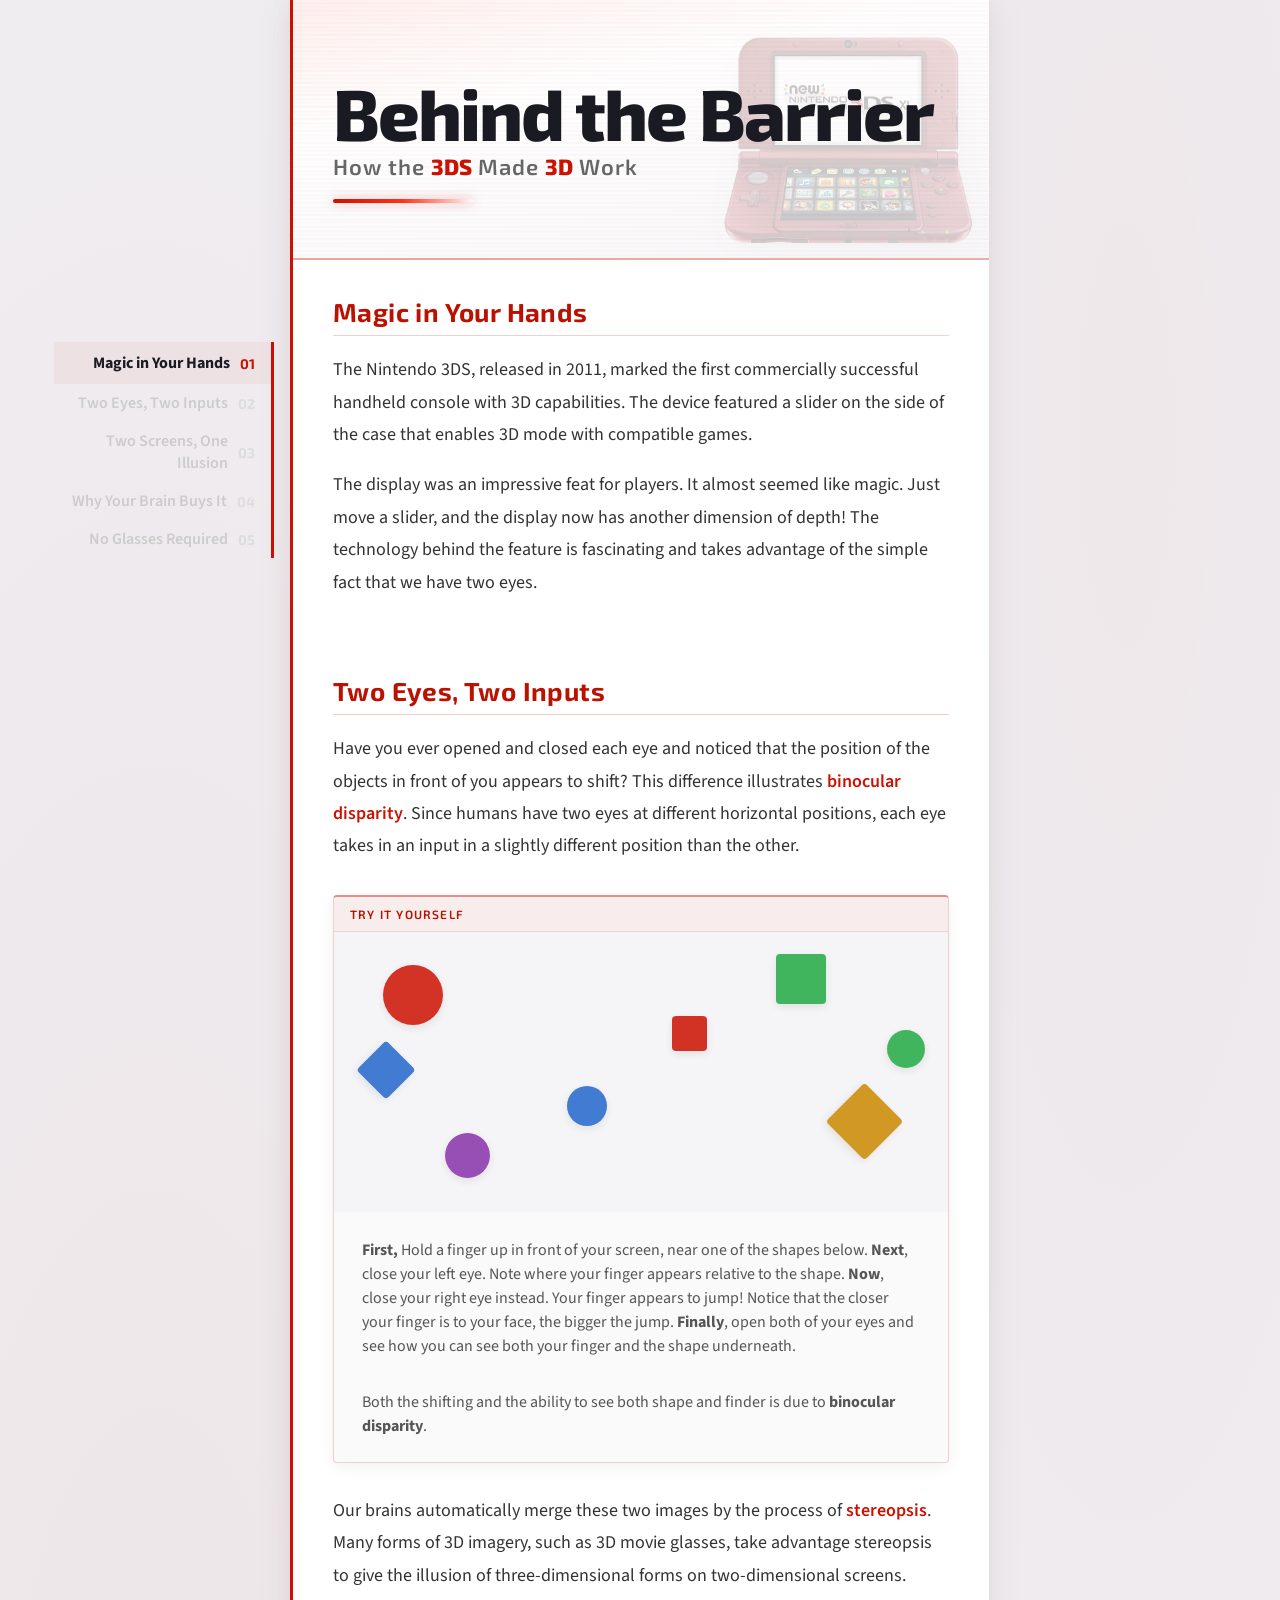
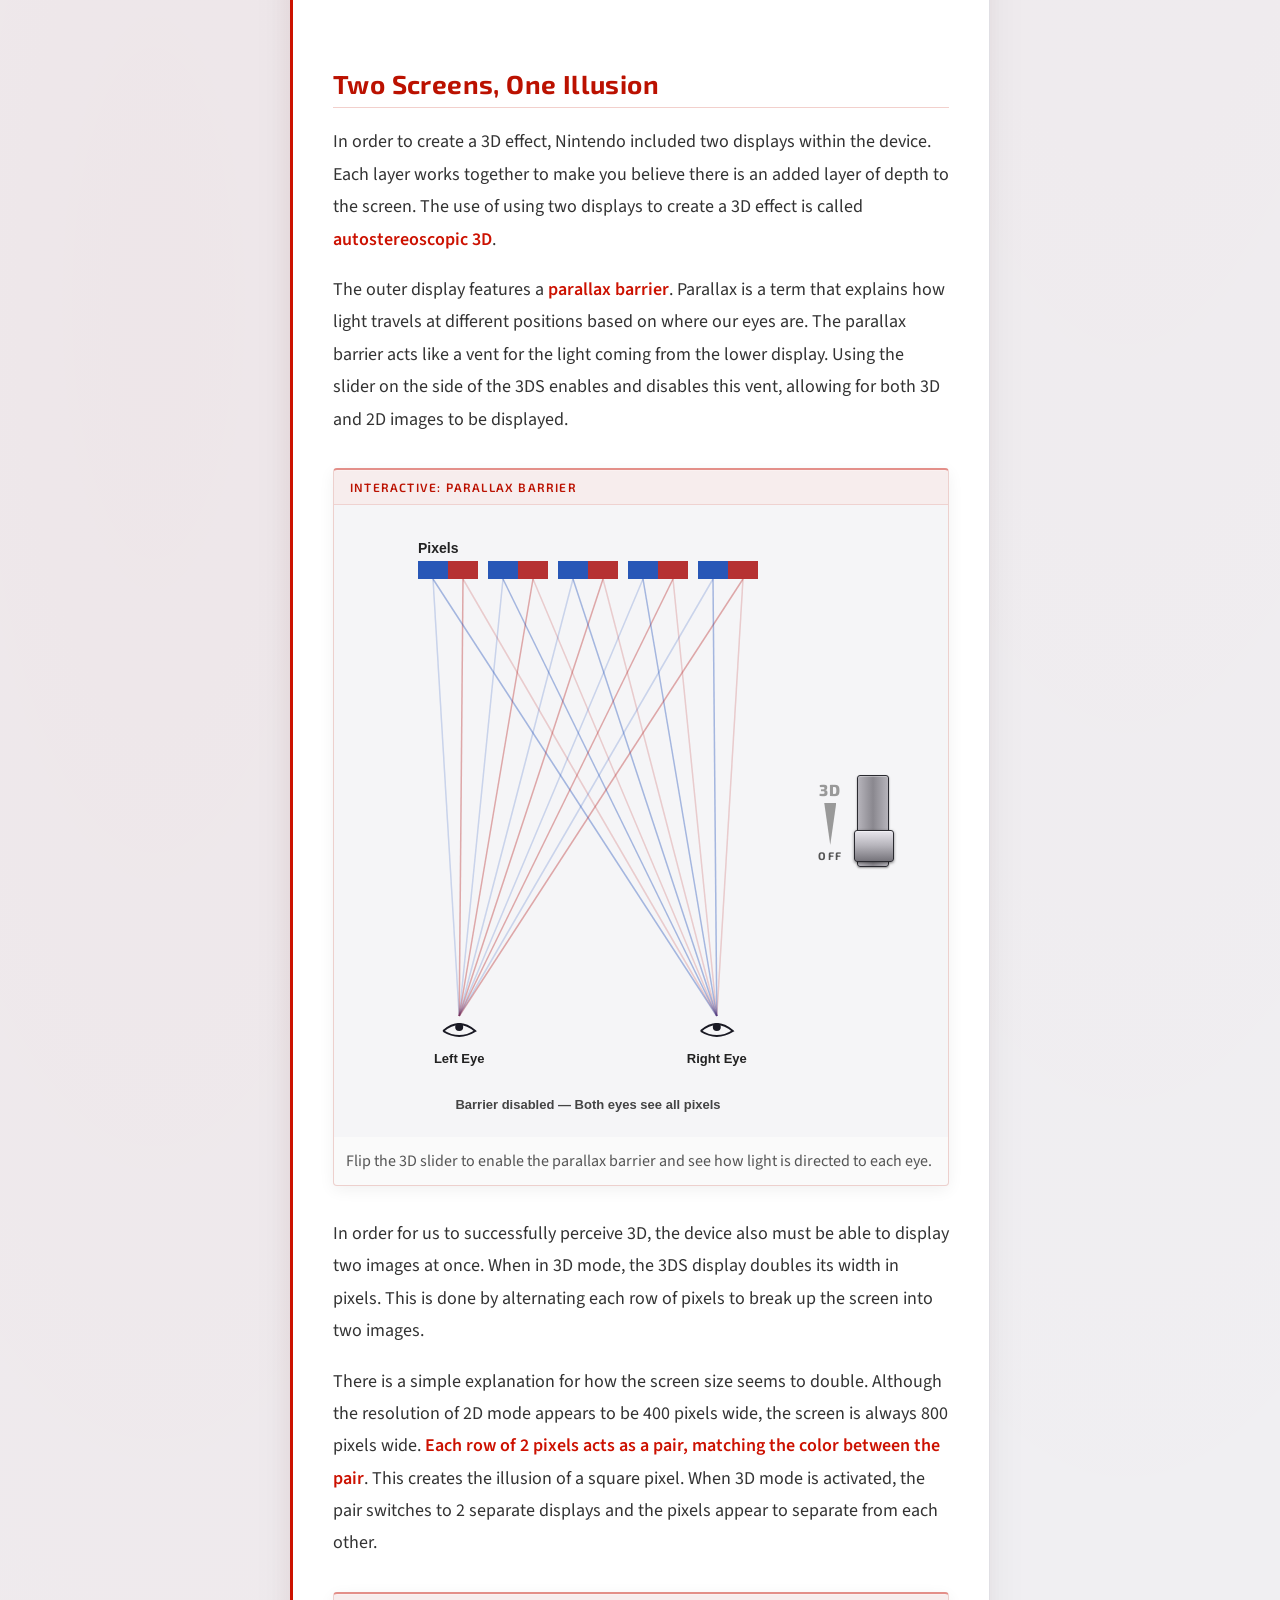
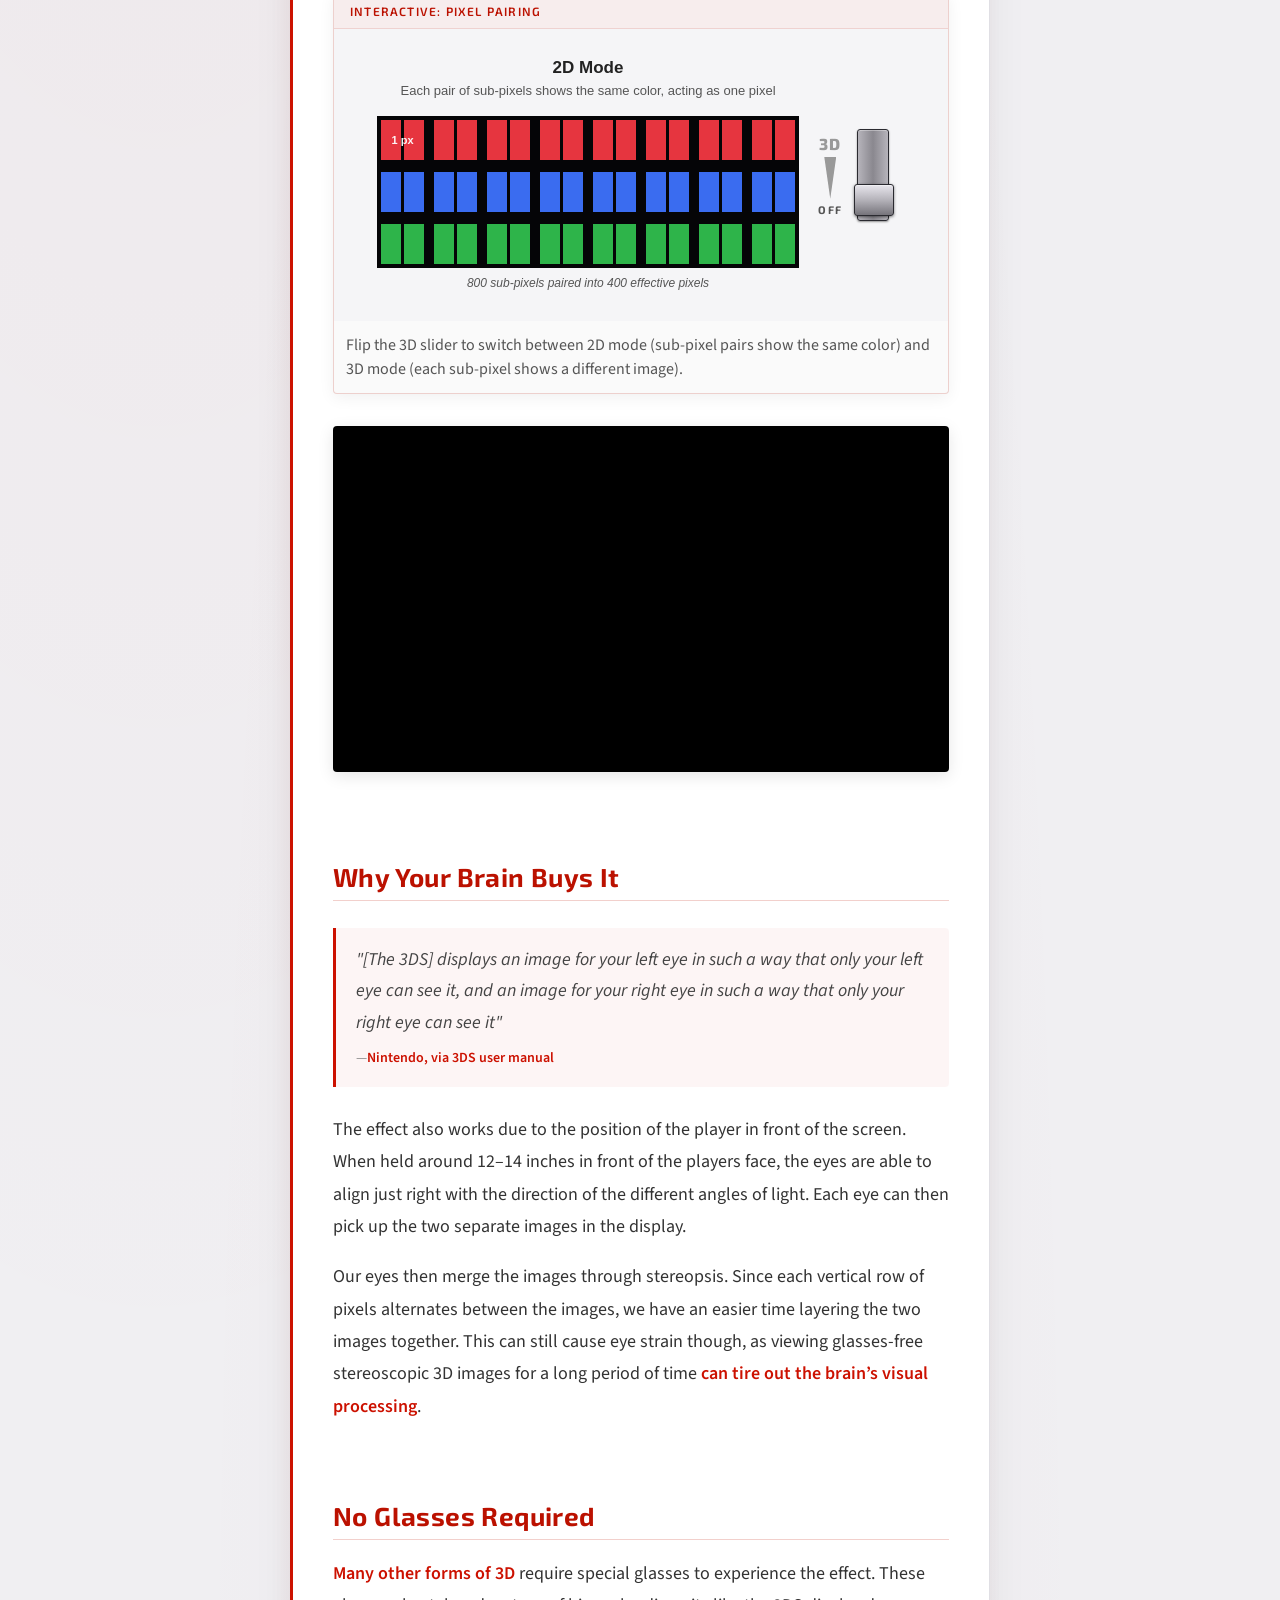
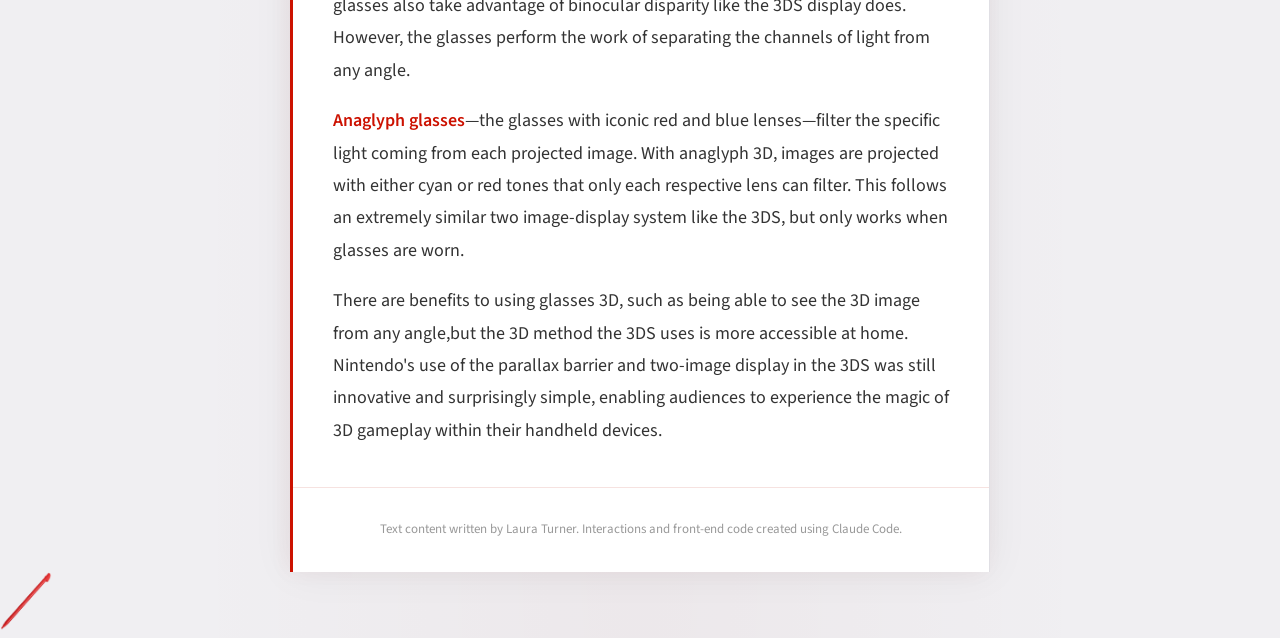
==== index.html @ 2920474b "Add files via upload" ====
<!DOCTYPE html>
<html lang="en">
  <head>
    <meta charset="utf-8" />
    <meta name="viewport" content="width=device-width, initial-scale=1.0" />
    <title>Behind the Barrier: How the 3DS Made 3D Work</title>
    <link rel="preconnect" href="https://fonts.googleapis.com" />
    <link rel="preconnect" href="https://fonts.gstatic.com" crossorigin />
    <link
      href="https://fonts.googleapis.com/css2?family=Exo+2:wght@400;600;700;800&family=Source+Sans+3:ital,wght@0,400;0,600;1,400&display=swap"
      rel="stylesheet"
    />
    <link rel="stylesheet" href="style.css" />
  </head>
  <body>
    <!-- SIDE NAV -->
    <nav class="side-nav" id="side-nav">
      <a href="#section-1" class="nav-chip active" data-section="section-1">
        <span class="chip-num">01</span>
        <span class="chip-title">Magic in Your Hands</span>
      </a>
      <a href="#section-2" class="nav-chip" data-section="section-2">
        <span class="chip-num">02</span>
        <span class="chip-title">Two Eyes, Two Inputs</span>
      </a>
      <a href="#section-3" class="nav-chip" data-section="section-3">
        <span class="chip-num">03</span>
        <span class="chip-title">Two Screens, One Illusion</span>
      </a>
      <a href="#section-4" class="nav-chip" data-section="section-4">
        <span class="chip-num">04</span>
        <span class="chip-title">Why Your Brain Buys It</span>
      </a>
      <a href="#section-5" class="nav-chip" data-section="section-5">
        <span class="chip-num">05</span>
        <span class="chip-title">No Glasses Required</span>
      </a>
    </nav>

    <div class="content">

      <!-- HERO BANNER -->
      <header class="hero">
        <div class="hero-inner">
          <div class="hero-text">
            <h1 class="hero-title">
              <span class="title-big">Behind the Barrier</span>
              <span class="title-bottom">How the <span class="title-accent">3DS</span> Made <span class="title-accent">3D</span> Work</span>
            </h1>
            <div class="hero-stripe"></div>
          </div>
          <img class="hero-3ds" src="3ds_no_background.png" alt="Nintendo 3DS" />
        </div>
        <div class="hero-scanlines"></div>
      </header>

      <!-- SECTION 1 — Intro -->
      <section class="article-section" id="section-1">
        <h2>Magic in Your Hands</h2>

        <p>The Nintendo 3DS, released in 2011, marked the first commercially successful handheld console with 3D capabilities. The device featured a slider on the side of the case that enables 3D mode with compatible games.</p>

        <p>The display was an impressive feat for players. It almost seemed like magic. Just move a slider, and the display now has another dimension of depth! The technology behind the feature is fascinating and takes advantage of the simple fact that we have two eyes.</p>
      </section>

      <!-- SECTION 2 — Binocular Disparity -->
      <section class="article-section" id="section-2">
        <h2>Two Eyes, Two Inputs</h2>

        <p>Have you ever opened and closed each eye and noticed that the position of the objects in front of you appears to shift?
          This difference illustrates <a href="https://www.sciencedirect.com/topics/neuroscience/binocular-disparity" target="_blank"><span class="newWord">binocular disparity</span></a>.
          Since humans have two eyes at different horizontal positions, each eye takes in an input in a slightly different position than the other.</p>

        <!-- INTERACTIVE: Try It Yourself -->
        <div class="interactive-block" id="disparity-demo">
          <div class="interactive-label">Try It Yourself</div>
          <div class="disparity-field" id="disparity-field"></div>
          <div class="interactive-instructions">
            <p class="interactive-hint"><strong>First,</strong> Hold a finger up in front of your screen, near one of the shapes below. 
              <strong>Next</strong>, close your left eye. Note where your finger appears relative to the shape.
              <strong>Now</strong>, close your right eye instead. Your finger appears to jump! Notice that the closer your finger is to your face, the bigger the jump.
              <strong>Finally</strong>, open both of your eyes and see how you can see both your finger and the shape underneath.</p>
              
              <p class="interactive-hint">Both the shifting and the ability to see both shape and finder is due to <strong>binocular disparity</strong>.</p>
          </div>
        </div>

        <p>Our brains automatically merge these two images by the process of <a href="https://en.wikipedia.org/wiki/Stereopsis" target="_blank"><span class="newWord">stereopsis</span></a>.
          Many forms of 3D imagery, such as 3D movie glasses, take advantage stereopsis to give the illusion of three-dimensional forms on two-dimensional screens.</p>
      </section>

      <!-- SECTION 3 — How It Works -->
      <section class="article-section" id="section-3">
        <h2>Two Screens, One Illusion</h2>

        <p>In order to create a 3D effect, Nintendo included two displays within the device.
          Each layer works together to make you believe there is an added layer of depth to the screen.
          The use of using two displays to create a 3D effect is called <a href="https://www.sciencedirect.com/topics/engineering/autostereoscopic-display" target="_blank"><span class="newWord">autostereoscopic 3D</span></a>.</p>

        <p>The outer display features a <a href="https://en.wikipedia.org/wiki/Parallax_barrier" target="_blank"><span class="newWord">parallax barrier</span></a>.
          Parallax is a term that explains how light travels at different positions based on where our eyes are.
          The parallax barrier acts like a vent for the light coming from the lower display.
          Using the slider on the side of the 3DS enables and disables this vent, allowing for both 3D and 2D images to be displayed.</p>

        <!-- INTERACTIVE: Parallax Barrier -->
        <div class="interactive-block" id="barrier-demo">
          <div class="interactive-label">Interactive: Parallax Barrier</div>
          <div class="barrier-viewport">
            <canvas id="barrier-canvas" width="460" height="600"></canvas>
            <div class="ds-3d-controls">
              <div class="ds-3d-indicator">
                <span class="ds-3d-label" id="barrier-3d-label">3D</span>
                <span class="ds-3d-triangle"></span>
                <span class="ds-3d-off">OFF</span>
              </div>
              <button
                type="button"
                id="barrier-toggle"
                class="ds-3d-slider"
                role="switch"
                aria-checked="false"
                aria-label="Toggle parallax barrier"
              >
                <span class="ds-3d-track"></span>
                <span class="ds-3d-thumb"></span>
              </button>
            </div>
          </div>
          <p class="interactive-hint">Flip the 3D slider to enable the parallax barrier and see how light is directed to each eye.</p>
        </div>

        <p>In order for us to successfully perceive 3D, the device also must be able to display two images at once.
          When in 3D mode, the 3DS display doubles its width in pixels. This is done by alternating each row of pixels to break up the screen into two images.</p>

        <p>There is a simple explanation for how the screen size seems to double.
          Although the resolution of 2D mode appears to be 400 pixels wide, the screen is always 800 pixels wide.
          <a href="https://gbatemp.net/threads/guide-why-pixels-look-different-between-2d-and-3d-modes.482683/" target="_blank">Each row of 2 pixels acts as a pair, matching the color between the pair</a>.
          This creates the illusion of a square pixel.
          When 3D mode is activated, the pair switches to 2 separate displays and the pixels appear to separate from each other.</p>

        <!-- INTERACTIVE: Pixel Pairing -->
        <div class="interactive-block" id="pixel-demo">
          <div class="interactive-label">Interactive: Pixel Pairing</div>
          <div class="barrier-viewport">
            <canvas id="pixel-canvas" width="460" height="260"></canvas>
            <div class="ds-3d-controls">
              <div class="ds-3d-indicator">
                <span class="ds-3d-label" id="pixel-3d-label">3D</span>
                <span class="ds-3d-triangle"></span>
                <span class="ds-3d-off">OFF</span>
              </div>
              <button
                type="button"
                id="pixel-toggle"
                class="ds-3d-slider"
                role="switch"
                aria-checked="false"
                aria-label="Toggle 3D pixel mode"
              >
                <span class="ds-3d-track"></span>
                <span class="ds-3d-thumb"></span>
              </button>
            </div>
          </div>
          <p class="interactive-hint">Flip the 3D slider to switch between 2D mode (sub-pixel pairs show the same color) and 3D mode (each sub-pixel shows a different image).</p>
        </div>

        <div class="video-embed">
          <iframe
            src="https://www.youtube-nocookie.com/embed/Rv7iqf6GIL4?rel=0"
            title="YouTube video"
            allow="accelerometer; autoplay; clipboard-write; encrypted-media; gyroscope; picture-in-picture"
            allowfullscreen
          ></iframe>
        </div>
      </section>

      <!-- SECTION 4 — Why It Works -->
      <section class="article-section" id="section-4">
        <h2>Why Your Brain Buys It</h2>

        <p class="blockquote">"[The 3DS] displays an image for your left eye in such a way that only your left eye can see it,
          and an image for your right eye in such a way that only your right eye can see it" <span class="cite">&mdash;<a href="https://csassets.nintendo.com/noaext/image/private/t_KA_PDF/CTR_ops_eng?_a=DATAg1AAZAA0" target="_blank">Nintendo, via 3DS user manual</a></span></p>

        <p>The effect also works due to the position of the player in front of the screen.
          When held around 12&ndash;14 inches in front of the players face,
          the eyes are able to align just right with the direction of the different angles of light.
          Each eye can then pick up the two separate images in the display.</p>

        <p>Our eyes then merge the images through stereopsis.
          Since each vertical row of pixels alternates between the images, we have an easier time layering the two images together.
          This can still cause eye strain though, as viewing glasses-free stereoscopic 3D images for a long period of time <a href="https://pmc.ncbi.nlm.nih.gov/articles/PMC3831129/" target="_blank">can tire out the brain’s visual processing</a>.</p>
      </section>

      <!-- SECTION 5 — Comparison -->
      <section class="article-section" id="section-5">
        <h2>No Glasses Required</h2>

        <p><a href="https://pmc.ncbi.nlm.nih.gov/articles/PMC4269274/" target="_blank">Many other forms of 3D</a> require special glasses to experience the effect.
          These glasses also take advantage of binocular disparity like the 3DS display does.
          However, the glasses perform the work of separating the channels of light from any angle.</p>

        <p><a href="https://en.wikipedia.org/wiki/Anaglyph_3D" target="_blank">Anaglyph glasses</a>&mdash;the glasses with iconic red and blue lenses&mdash;filter the specific light coming from each projected image.
          With anaglyph 3D, images are projected with either cyan or red tones that only each respective lens can filter.
          This follows an extremely similar two image-display system like the 3DS, but only works when glasses are worn.</p>

        <p>There are benefits to using glasses 3D, such as being able to see the 3D image from any angle,but the 3D method the 3DS uses is more accessible at home.
          Nintendo's use of the parallax barrier and two-image display in the 3DS was still innovative and surprisingly simple,
          enabling audiences to experience the magic of 3D gameplay within their handheld devices.</p>
      </section>

      <footer class="site-footer">
        <p>Text content written by Laura Turner. Interactions and front-end code created using Claude Code.</p>
      </footer>
    </div>

    <div id="stylusCursor">
      <img src="stylus.png" height="60px">
    </div>

    <script src="script.js"></script>
  </body>
</html>
---- style.css ----
/* ============================================================
   3DS-ERA VISUAL THEME — Light mode, Red & White, 2010s aesthetic
   ============================================================ */

@import url('https://fonts.googleapis.com/css2?family=Exo+2:wght@400;600;700;800&family=Source+Sans+3:ital,wght@0,400;0,600;1,400&display=swap');

/* ---------- RESET & BASE ---------- */

*,
*::before,
*::after {
    box-sizing: border-box;
}

body {
    margin: 0;
    padding: 0;
    background-color: #f0eff2;
    background-image:
        radial-gradient(ellipse at 12% 35%, rgba(180, 0, 0, 0.04) 0%, transparent 55%),
        radial-gradient(ellipse at 88% 8%, rgba(180, 0, 0, 0.03) 0%, transparent 40%),
        radial-gradient(ellipse at 50% 95%, rgba(120, 0, 0, 0.03) 0%, transparent 50%);
    font-family: 'Source Sans 3', 'Segoe UI', Helvetica, Arial, sans-serif;
    color: #2a2a32;
    -webkit-font-smoothing: antialiased;

    cursor: none;
}



/* ---------- SIDE NAV ---------- */

.side-nav {
    position: fixed;
    right: calc(50% + 350px + 16px);
    top: 50%;
    transform: translateY(-50%);
    z-index: 100;
    display: flex;
    flex-direction: column;
    gap: 0;
    width: 220px;
    text-align: right;
    border-right: 3px solid #cc1100;
}

.nav-chip {
    display: flex;
    align-items: center;
    justify-content: flex-end;
    gap: 10px;
    padding: 10px 16px;
    text-decoration: none;
    transition: all 0.3s ease;
    cursor: pointer;
}

.chip-num {
    font-family: 'Exo 2', sans-serif;
    font-size: 14px;
    font-weight: 700;
    color: #bbb;
    order: 2;
    transition: color 0.3s;
}

.chip-title {
    font-family: 'Source Sans 3', sans-serif;
    font-size: 16px;
    font-weight: 600;
    color: #999;
    order: 1;
    white-space: normal;
    transition: color 0.3s, font-size 0.3s;
}

/* Passed state — stacks up compact */
.nav-chip.passed {
    padding-top: 6px;
    padding-bottom: 6px;
}

.nav-chip.passed .chip-num {
    color: #cc1100;
}

.nav-chip.passed .chip-title {
    color: #999;
    font-size: 14px;
}

/* Active state */
.nav-chip.active {
    background-color: rgba(200, 15, 0, 0.04);
}

.nav-chip.active .chip-num {
    color: #cc1100;
}

.nav-chip.active .chip-title {
    color: #1a1a22;
    font-size: 16px;
    font-weight: 700;
}

/* Upcoming state */
.nav-chip.upcoming {
    padding-top: 8px;
    padding-bottom: 8px;
}

.nav-chip.upcoming .chip-title {
    color: #ccc;
}

.nav-chip.upcoming .chip-num {
    color: #ddd;
}

/* Hover on any chip */
.nav-chip:hover .chip-title {
    color: #cc1100;
}

/* Hide when viewport is too narrow for the sidebar */
@media (max-width: 1180px) {
    .side-nav {
        display: none;
    }
}


/* ---------- CONTENT WRAPPER ---------- */

.content {
    max-width: 700px;
    margin: 0 auto;
    border-left: 3px solid #cc1100;
    border-right: 1px solid #e0dfe4;
    background-color: #ffffff;
    box-shadow:
        0 0 40px rgba(0, 0, 0, 0.06),
        -4px 0 20px rgba(180, 0, 0, 0.04);
}


/* ---------- HERO BANNER ---------- */

.hero {
    position: relative;
    overflow: hidden;
    padding: 80px 40px 55px;
    background: linear-gradient(
        168deg,
        #fff0ee 0%,
        #ffffff 35%,
        #f8f8fa 100%
    );
    border-bottom: 2px solid rgba(200, 20, 0, 0.35);
}

.hero::before {
    content: '';
    position: absolute;
    inset: 0;
    background:
        repeating-linear-gradient(
            0deg,
            transparent,
            transparent 2px,
            rgba(0, 0, 0, 0.018) 2px,
            rgba(0, 0, 0, 0.018) 4px
        );
    pointer-events: none;
    opacity: 0.6;
}

.hero-inner {
    position: relative;
    z-index: 2;
}

.hero-3ds {
    position: absolute;
    right: -40px;
    top: 50%;
    transform: translateY(-50%);
    width: 280px;
    height: auto;
    z-index: 1;
    opacity: 0.2;
    filter: drop-shadow(0 6px 20px rgba(0, 0, 0, 0.1));
}

.hero-text {
    position: relative;
    z-index: 2;
}

@media (max-width: 680px) {
    .hero-3ds {
        position: static;
        display: block;
        width: 220px;
        margin: 16px auto 0;
    }
}

/* Tag line above title */
.hero-tag {
    font-family: 'Exo 2', sans-serif;
    font-size: 11px;
    font-weight: 700;
    letter-spacing: 3px;
    text-transform: uppercase;
    color: #cc1100;
    margin-bottom: 18px;
    padding-left: 2px;
}

/* Title — layered Nintendo-style layout */
.hero-title {
    font-family: 'Exo 2', sans-serif;
    margin: 0;
    line-height: 1;
    display: flex;
    flex-direction: column;
    gap: 0;
}

.title-big {
    font-size: clamp(42px, 8vw, 72px);
    font-weight: 800;
    line-height: 0.9;
    color: #1a1a22;
    letter-spacing: -2px;
    margin-bottom: 10px;
}

.title-bottom {
    font-size: clamp(16px, 2.8vw, 22px);
    font-weight: 600;
    letter-spacing: 1px;
    color: #666;
}

.title-accent {
    color: #cc1100;
    font-weight: 800;
    letter-spacing: 0;
}

/* Red stripe divider — like a 3DS box art bar */
.hero-stripe {
    margin-top: 22px;
    height: 4px;
    width: 140px;
    background: linear-gradient(90deg, #cc1100 0%, #ff3318 50%, transparent 100%);
    border-radius: 2px;
    box-shadow: 0 0 12px rgba(200, 15, 0, 0.35);
}

.hero-scanlines {
    position: absolute;
    inset: 0;
    background: repeating-linear-gradient(
        180deg,
        transparent 0px,
        transparent 3px,
        rgba(200, 0, 0, 0.012) 3px,
        rgba(200, 0, 0, 0.012) 6px
    );
    pointer-events: none;
    z-index: 1;
}


/* ---------- ARTICLE SECTIONS ---------- */

.article-section {
    padding: 0 40px;
}

.article-section + .article-section {
    margin-top: 20px;
    padding-top: 20px;
}

h2 {
    font-family: 'Exo 2', sans-serif;
    font-weight: 700;
    font-size: 26px;
    color: #bb1100;
    letter-spacing: 0.4px;
    margin: 1.4em 0 0.5em;
    padding-bottom: 8px;
    border-bottom: 1px solid rgba(190, 20, 0, 0.2);
}

p {
    font-size: 18px;
    line-height: 1.8;
    margin: 1em 0;
    color: #333;
}

a {
    color: #cc1100;
    text-decoration: none;
    font-weight: 600;
}

a:hover {
    color: #ee2200;
}

.term,
.newWord {
    color: #cc1100;
    font-weight: 600;
}


/* ---------- BLOCKQUOTE ---------- */

.blockquote {
    border-left: 3px solid #cc1100;
    padding: 16px 20px;
    margin: 1.5em 0;
    background-color: rgba(200, 15, 0, 0.04);
    border-radius: 0 4px 4px 0;
    font-style: italic;
    color: #444;
    line-height: 1.75;
}

.cite {
    display: block;
    margin-top: 8px;
    font-style: normal;
    font-size: 14px;
    color: #888;
}


/* ---------- INTERACTIVE BLOCKS ---------- */

.interactive-block {
    margin: 2em 0;
    background-color: #fafafa;
    border: 1px solid rgba(180, 20, 0, 0.18);
    border-top: 2px solid rgba(200, 15, 0, 0.45);
    border-radius: 4px;
    overflow: hidden;
    box-shadow:
        0 4px 16px rgba(0, 0, 0, 0.06),
        inset 0 1px 0 rgba(255, 255, 255, 0.8);
}

.video-embed {
    margin: 2em 0;
    position: relative;
    width: 100%;
    aspect-ratio: 16 / 9;
    border-radius: 4px;
    overflow: hidden;
    box-shadow: 0 4px 16px rgba(0, 0, 0, 0.1);
    background: #000;
}

.video-embed iframe {
    position: absolute;
    inset: 0;
    width: 100%;
    height: 100%;
    border: 0;
}

.interactive-label {
    font-family: 'Exo 2', sans-serif;
    font-size: 12px;
    font-weight: 600;
    letter-spacing: 1.2px;
    text-transform: uppercase;
    color: #bb1100;
    padding: 10px 16px;
    background-color: rgba(200, 15, 0, 0.05);
    border-bottom: 1px solid rgba(180, 20, 0, 0.12);
}

.interactive-controls {
    display: flex;
    align-items: center;
    gap: 10px;
    padding: 12px 16px;
    border-top: 1px solid rgba(0, 0, 0, 0.05);
    background-color: rgba(0, 0, 0, 0.02);
}

.interactive-hint {
    font-size: 16px;
    color: #555;
    margin: 0;
    padding: 12px;
    line-height: 1.5;
}


/* ---------- BUTTONS ---------- */

.ctrl-btn {
    font-family: 'Exo 2', sans-serif;
    font-size: 13px;
    font-weight: 600;
    padding: 7px 18px;
    border: 1px solid rgba(180, 20, 0, 0.25);
    border-radius: 3px;
    background: linear-gradient(180deg, #ffffff 0%, #f4f4f6 100%);
    color: #666;
    cursor: pointer;
    transition: all 0.2s;
}

.ctrl-btn:hover {
    border-color: rgba(200, 20, 0, 0.45);
    color: #333;
    background: linear-gradient(180deg, #fff 0%, #f0eeef 100%);
}

.ctrl-btn.active {
    background: linear-gradient(180deg, #cc1100 0%, #aa0e00 100%);
    border-color: #dd2200;
    color: #fff;
    text-shadow: 0 1px 3px rgba(0, 0, 0, 0.3);
    box-shadow: 0 0 10px rgba(200, 10, 0, 0.25);
}


/* ---------- 3DS-STYLE 3D SLIDER ---------- */

.ds-3d-controls {
    display: flex;
    align-items: center;
    gap: 14px;
    padding: 0;
    background-color: transparent;
    border: none;
    flex-shrink: 0;
}

.ds-3d-indicator {
    display: flex;
    flex-direction: column;
    align-items: center;
    gap: 4px;
    user-select: none;
}

.ds-3d-label {
    font-family: 'Exo 2', sans-serif;
    font-size: 16px;
    font-weight: 800;
    color: #999;
    letter-spacing: 1px;
    transition: color 0.25s ease, text-shadow 0.25s ease;
}

.ds-3d-label.on {
    color: #1aaf2f;
    text-shadow: 0 0 8px rgba(60, 220, 80, 0.7), 0 0 3px rgba(60, 220, 80, 0.5);
}

.ds-3d-triangle {
    width: 12px;
    height: 42px;
    background: #999;
    clip-path: polygon(0 0, 100% 0, 50% 100%);
}

.ds-3d-off {
    font-family: 'Exo 2', sans-serif;
    font-size: 11px;
    font-weight: 700;
    color: #555;
    letter-spacing: 1.5px;
}

.ds-3d-slider {
    position: relative;
    width: 32px;
    height: 92px;
    background: linear-gradient(90deg, #b6b4bb 0%, #8a888f 50%, #b6b4bb 100%);
    border: 1px solid #2a2a30;
    border-radius: 3px;
    padding: 0;
    cursor: pointer;
    flex-shrink: 0;
    box-shadow: inset 0 1px 0 rgba(255, 255, 255, 0.35), 0 1px 2px rgba(0, 0, 0, 0.4);
}

.ds-3d-slider:focus-visible {
    outline: 2px solid rgba(60, 220, 80, 0.6);
    outline-offset: 2px;
}

.ds-3d-track {
    display: none;
}

.ds-3d-thumb {
    position: absolute;
    left: -4px;
    width: 40px;
    height: 32px;
    bottom: 4px;
    background: linear-gradient(180deg, #e8e6ed 0%, #b4b2b9 50%, #76747b 100%);
    border: 1px solid #2a2a30;
    border-radius: 3px;
    box-shadow: 0 1px 3px rgba(0, 0, 0, 0.5), inset 0 1px 0 rgba(255, 255, 255, 0.4);
    transition: bottom 0.32s ease;
}

.ds-3d-slider[aria-checked="true"] .ds-3d-thumb {
    bottom: 56px;
}


/* ---------- DISPARITY FIELD ---------- */

.disparity-field {
    position: relative;
    width: 100%;
    height: 280px;
    background-color: #f5f5f7;
    overflow: hidden;
}

.disparity-shape {
    position: absolute;
    opacity: 0.85;
    box-shadow: 0 3px 10px rgba(0, 0, 0, 0.1);
}

.interactive-instructions {
    padding: 14px 16px 4px;
}

.interactive-instructions .interactive-hint {
    margin: 0 0 8px;
}


/* ---------- CANVAS VIEWPORTS ---------- */

.barrier-viewport {
    display: flex;
    justify-content: flex-start;
    align-items: center;
    gap: 0;
    padding: 16px;
    padding-left: 24px;
    background-color: #f5f5f7;
}

.barrier-viewport canvas {
    display: block;
    max-width: 100%;
    height: auto;
    border-radius: 2px;
}


/* ---------- PIXEL FIGURE ---------- */

.pixel-figure-wrap {
    display: flex;
    justify-content: center;
    background-color: #f5f5f7;
    border-radius: 6px;
    padding: 8px 0;
}

.pixel-figure-wrap canvas {
    max-width: 100%;
    height: auto;
}


/* ---------- PIXEL COMPARISON ---------- */

.pixel-compare {
    display: flex;
    flex-direction: column;
}

.pixel-compare-row {
    border-bottom: 1px solid rgba(0, 0, 0, 0.05);
}

.pixel-compare-row:last-child {
    border-bottom: none;
}

.pixel-mode-label {
    font-family: 'Exo 2', sans-serif;
    font-size: 12px;
    font-weight: 700;
    color: #888;
    text-transform: uppercase;
    letter-spacing: 1px;
    padding: 10px 16px 0;
}


/* ---------- PIXEL GRID ---------- */

.pixel-viewport {
    display: flex;
    justify-content: center;
    align-items: end;
    gap: 6px;
    padding: 24px 16px;
    background-color: #f5f5f7;
    min-height: 200px;
    flex-wrap: wrap;
}

.pixel-col {
    display: flex;
    flex-direction: row;
    align-items: stretch;
    width: 30px;
    gap: 0px;
    transition: gap 0.4s ease;
    flex-wrap: wrap;
}

.pixel-col .px {
    height: 26px;
    border-radius: 1px;
    transition: background-color 0.4s ease, flex 0.4s ease;
}

/* 2D merged pair — sub-pixels flush, each takes full width */
.pixel-col.mode-2d {
    gap: 0px;
}

.pixel-col.mode-2d .px {
    flex: 1 1 100%;
}

/* 3D split pair — sub-pixels side by side with a gap */
.pixel-col.mode-3d {
    gap: 3px;
}

.pixel-col.mode-3d .px {
    flex: 1 1 0;
}

/* Sub-pixel labels */
.pixel-col-label {
    font-family: 'Exo 2', sans-serif;
    font-size: 9px;
    text-align: center;
    color: #999;
    margin-top: 4px;
    flex-basis: 100%;
    transition: color 0.3s;
}

.pixel-col.mode-3d .pixel-col-label {
    color: #cc1100;
}


/* ---------- FOOTER ---------- */

.site-footer {
    padding: 30px 40px;
    border-top: 1px solid rgba(180, 20, 0, 0.12);
    margin-top: 40px;
}

.site-footer p {
    font-size: 13px;
    color: #999;
    text-align: center;
    margin: 0;
}


/* ---------- RESPONSIVE ---------- */

@media (max-width: 860px) {
    .content {
        border-left: none;
        border-right: none;
    }

    .article-section {
        padding: 0 24px;
    }

    .hero {
        padding: 60px 24px 40px;
    }

    .site-footer {
        padding: 24px;
    }
}
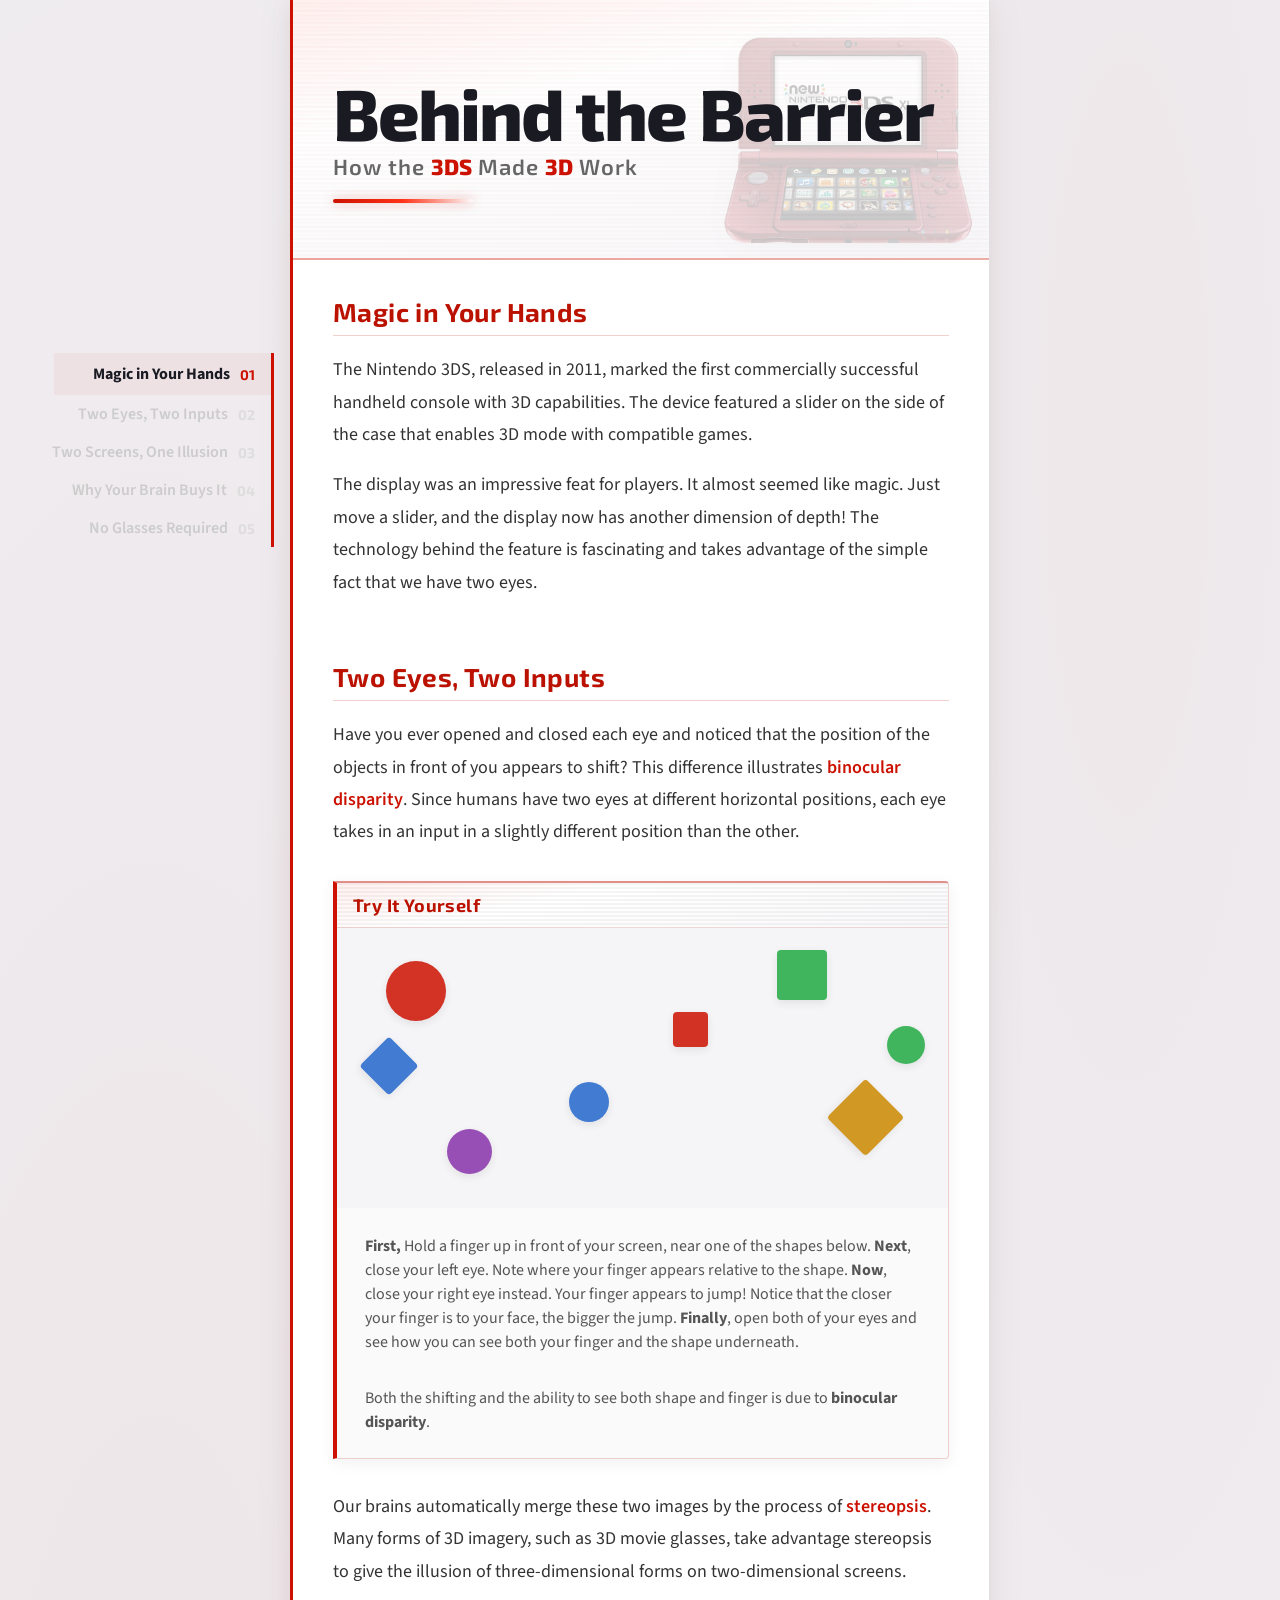
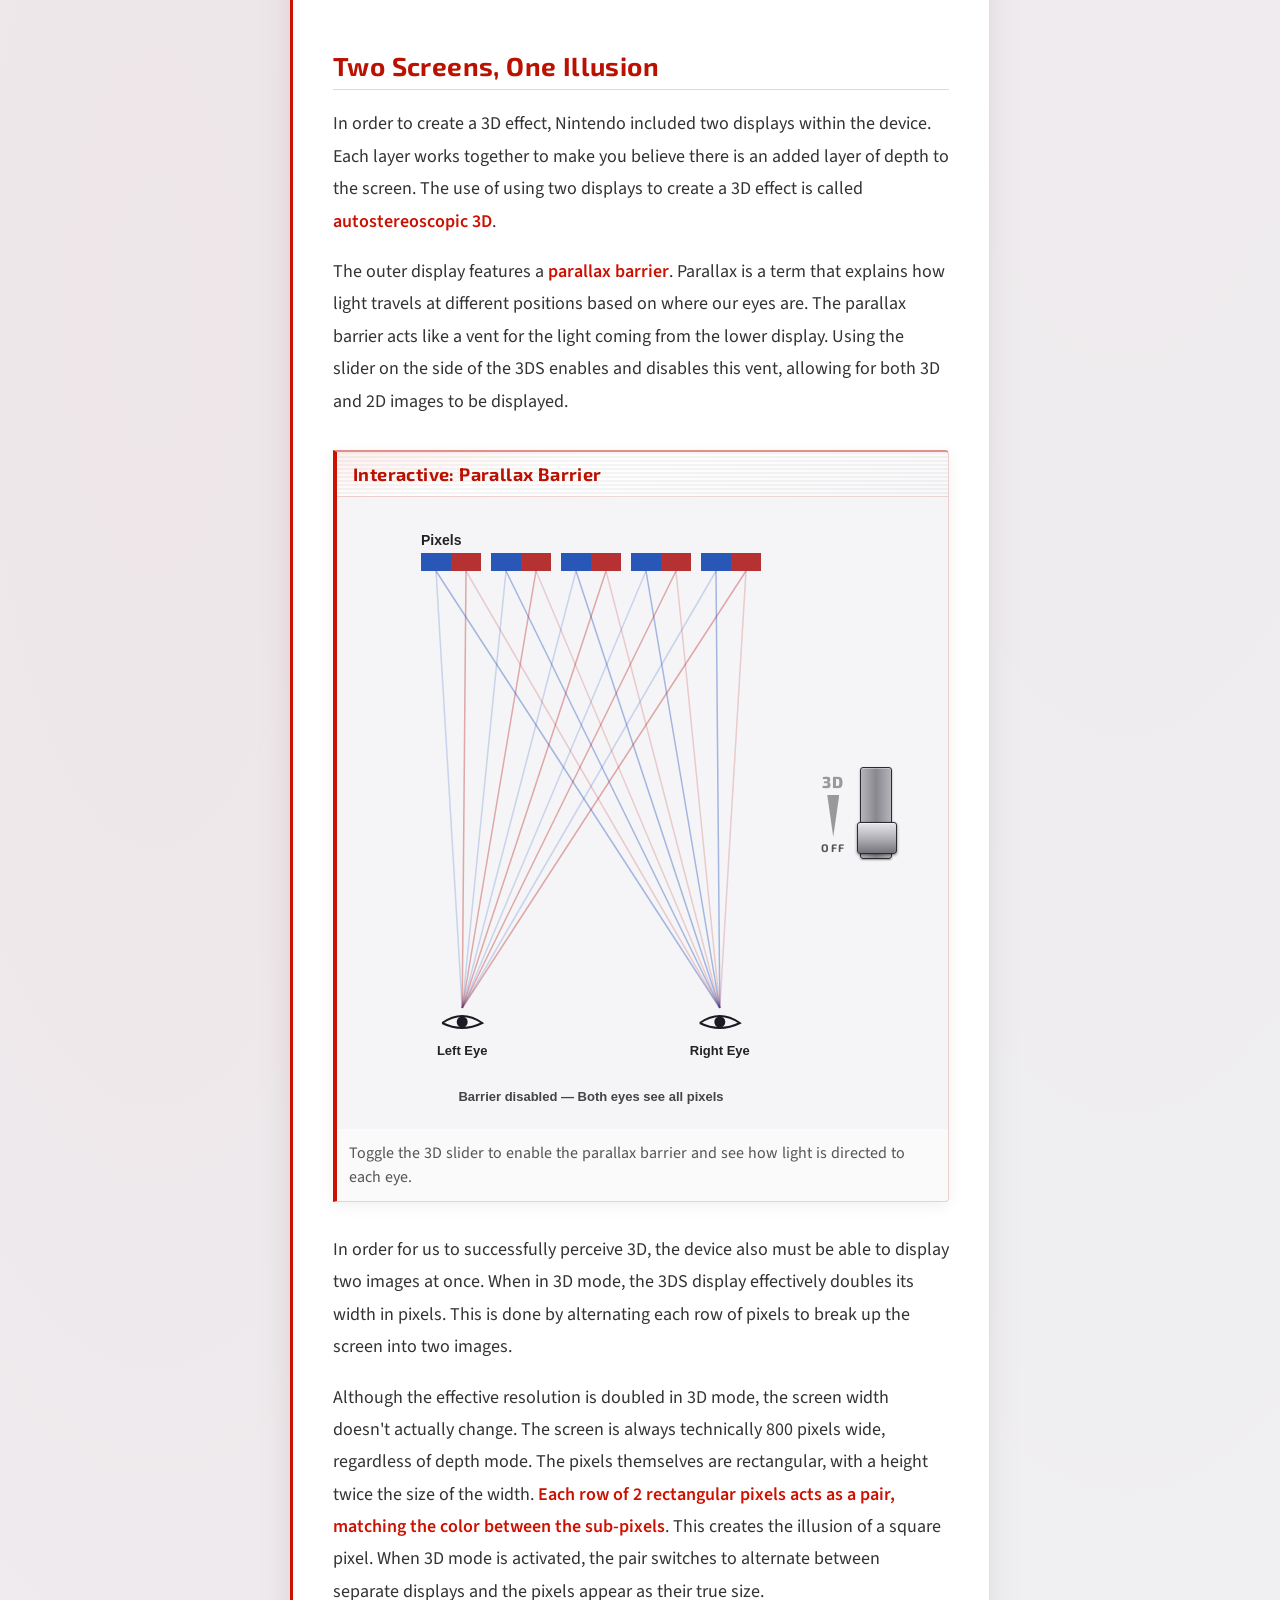
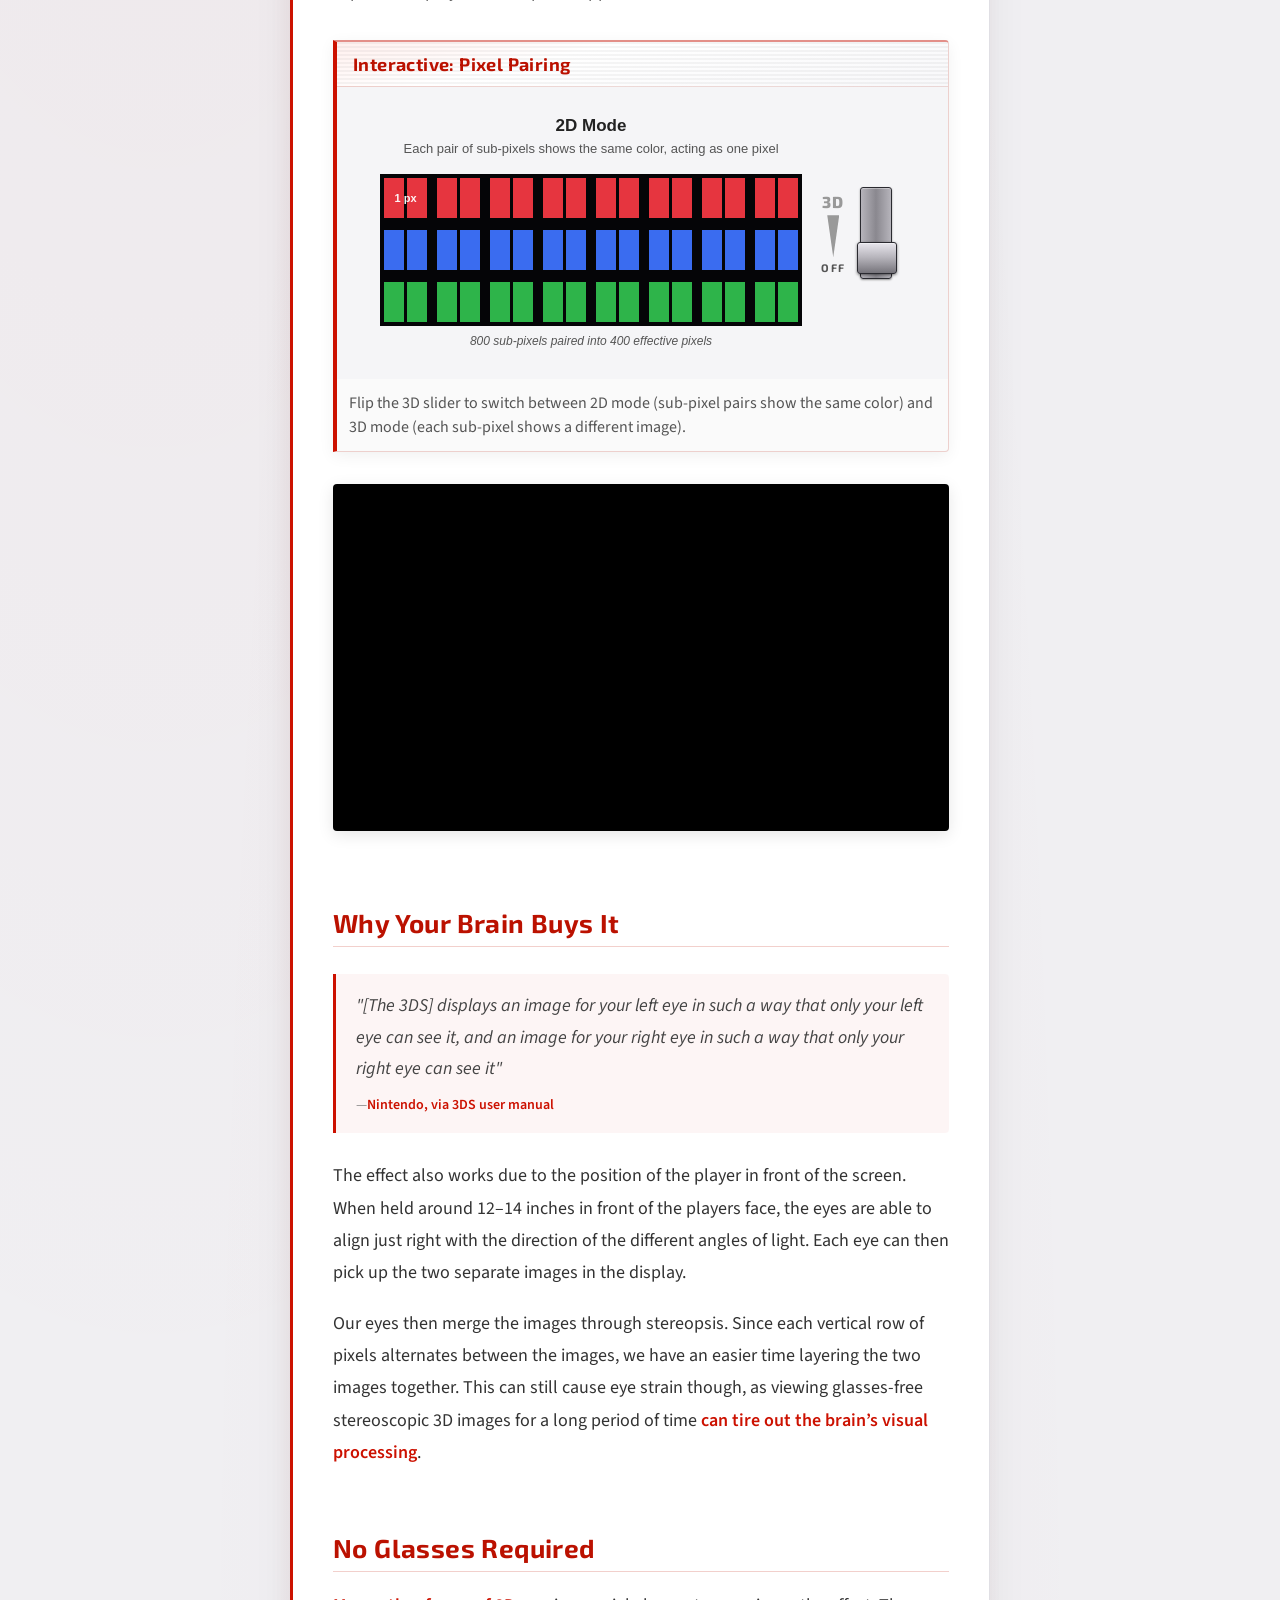
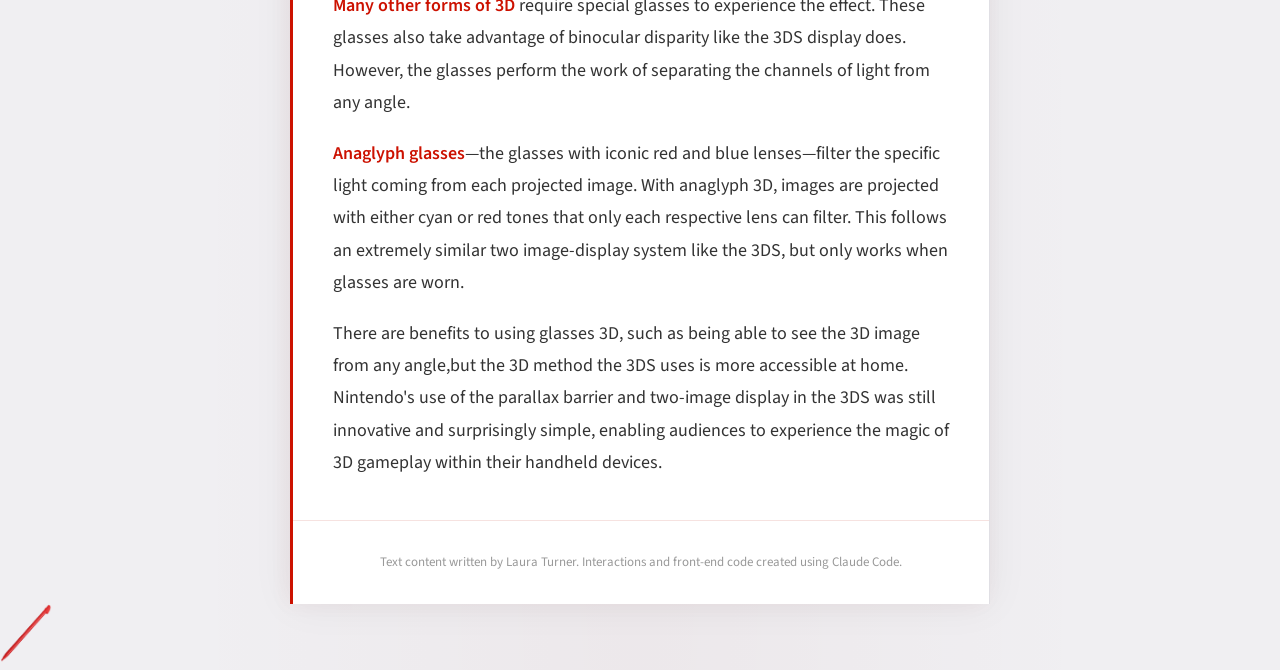
==== commit b6efdf02: "Add files via upload" ====
--- a/index.html
+++ b/index.html
@@ -81,7 +81,7 @@
               <strong>Now</strong>, close your right eye instead. Your finger appears to jump! Notice that the closer your finger is to your face, the bigger the jump.
               <strong>Finally</strong>, open both of your eyes and see how you can see both your finger and the shape underneath.</p>
               
-              <p class="interactive-hint">Both the shifting and the ability to see both shape and finder is due to <strong>binocular disparity</strong>.</p>
+              <p class="interactive-hint">Both the shifting and the ability to see both shape and finger is due to <strong>binocular disparity</strong>.</p>
           </div>
         </div>
 
@@ -126,17 +126,18 @@
               </button>
             </div>
           </div>
-          <p class="interactive-hint">Flip the 3D slider to enable the parallax barrier and see how light is directed to each eye.</p>
+          <p class="interactive-hint">Toggle the 3D slider to enable the parallax barrier and see how light is directed to each eye.</p>
         </div>
 
         <p>In order for us to successfully perceive 3D, the device also must be able to display two images at once.
-          When in 3D mode, the 3DS display doubles its width in pixels. This is done by alternating each row of pixels to break up the screen into two images.</p>
-
-        <p>There is a simple explanation for how the screen size seems to double.
-          Although the resolution of 2D mode appears to be 400 pixels wide, the screen is always 800 pixels wide.
-          <a href="https://gbatemp.net/threads/guide-why-pixels-look-different-between-2d-and-3d-modes.482683/" target="_blank">Each row of 2 pixels acts as a pair, matching the color between the pair</a>.
+          When in 3D mode, the 3DS display effectively doubles its width in pixels. This is done by alternating each row of pixels to break up the screen into two images.</p>
+
+        <p>Although the effective resolution is doubled in 3D mode, the screen width doesn't actually change.
+          The screen is always technically 800 pixels wide, regardless of depth mode.
+          The pixels themselves are rectangular, with a height twice the size of the width.
+          <a href="https://gbatemp.net/threads/guide-why-pixels-look-different-between-2d-and-3d-modes.482683/" target="_blank">Each row of 2 rectangular pixels acts as a pair, matching the color between the sub-pixels</a>.
           This creates the illusion of a square pixel.
-          When 3D mode is activated, the pair switches to 2 separate displays and the pixels appear to separate from each other.</p>
+          When 3D mode is activated, the pair switches to alternate between separate displays and the pixels appear as their true size.</p>
 
         <!-- INTERACTIVE: Pixel Pairing -->
         <div class="interactive-block" id="pixel-demo">
--- a/style.css
+++ b/style.css
@@ -71,7 +71,7 @@
     font-weight: 600;
     color: #999;
     order: 1;
-    white-space: normal;
+    white-space: nowrap;
     transition: color 0.3s, font-size 0.3s;
 }
 
@@ -284,8 +284,8 @@
 }
 
 .article-section + .article-section {
-    margin-top: 20px;
-    padding-top: 20px;
+    margin-top: 8px;
+    padding-top: 8px;
 }
 
 h2 {
@@ -352,7 +352,8 @@
     background-color: #fafafa;
     border: 1px solid rgba(180, 20, 0, 0.18);
     border-top: 2px solid rgba(200, 15, 0, 0.45);
-    border-radius: 4px;
+    border-left: 4px solid #cc1100;
+    border-radius: 0 4px 4px 0;
     overflow: hidden;
     box-shadow:
         0 4px 16px rgba(0, 0, 0, 0.06),
@@ -380,13 +381,25 @@
 
 .interactive-label {
     font-family: 'Exo 2', sans-serif;
-    font-size: 12px;
-    font-weight: 600;
-    letter-spacing: 1.2px;
-    text-transform: uppercase;
+    font-size: 18px;
+    font-weight: 700;
+    letter-spacing: 0.4px;
     color: #bb1100;
-    padding: 10px 16px;
-    background-color: rgba(200, 15, 0, 0.05);
+    padding: 11px 16px;
+    background:
+        repeating-linear-gradient(
+            0deg,
+            transparent,
+            transparent 2px,
+            rgba(0, 0, 0, 0.04) 2px,
+            rgba(0, 0, 0, 0.04) 4px
+        ),
+        linear-gradient(
+            168deg,
+            #fff0ee 0%,
+            #ffffff 35%,
+            #f8f8fa 100%
+        );
     border-bottom: 1px solid rgba(180, 20, 0, 0.12);
 }
 
@@ -405,6 +418,11 @@
     margin: 0;
     padding: 12px;
     line-height: 1.5;
+}
+
+#barrier-demo .interactive-hint {
+    word-spacing: 1px;
+    text-wrap: pretty;
 }
 
 
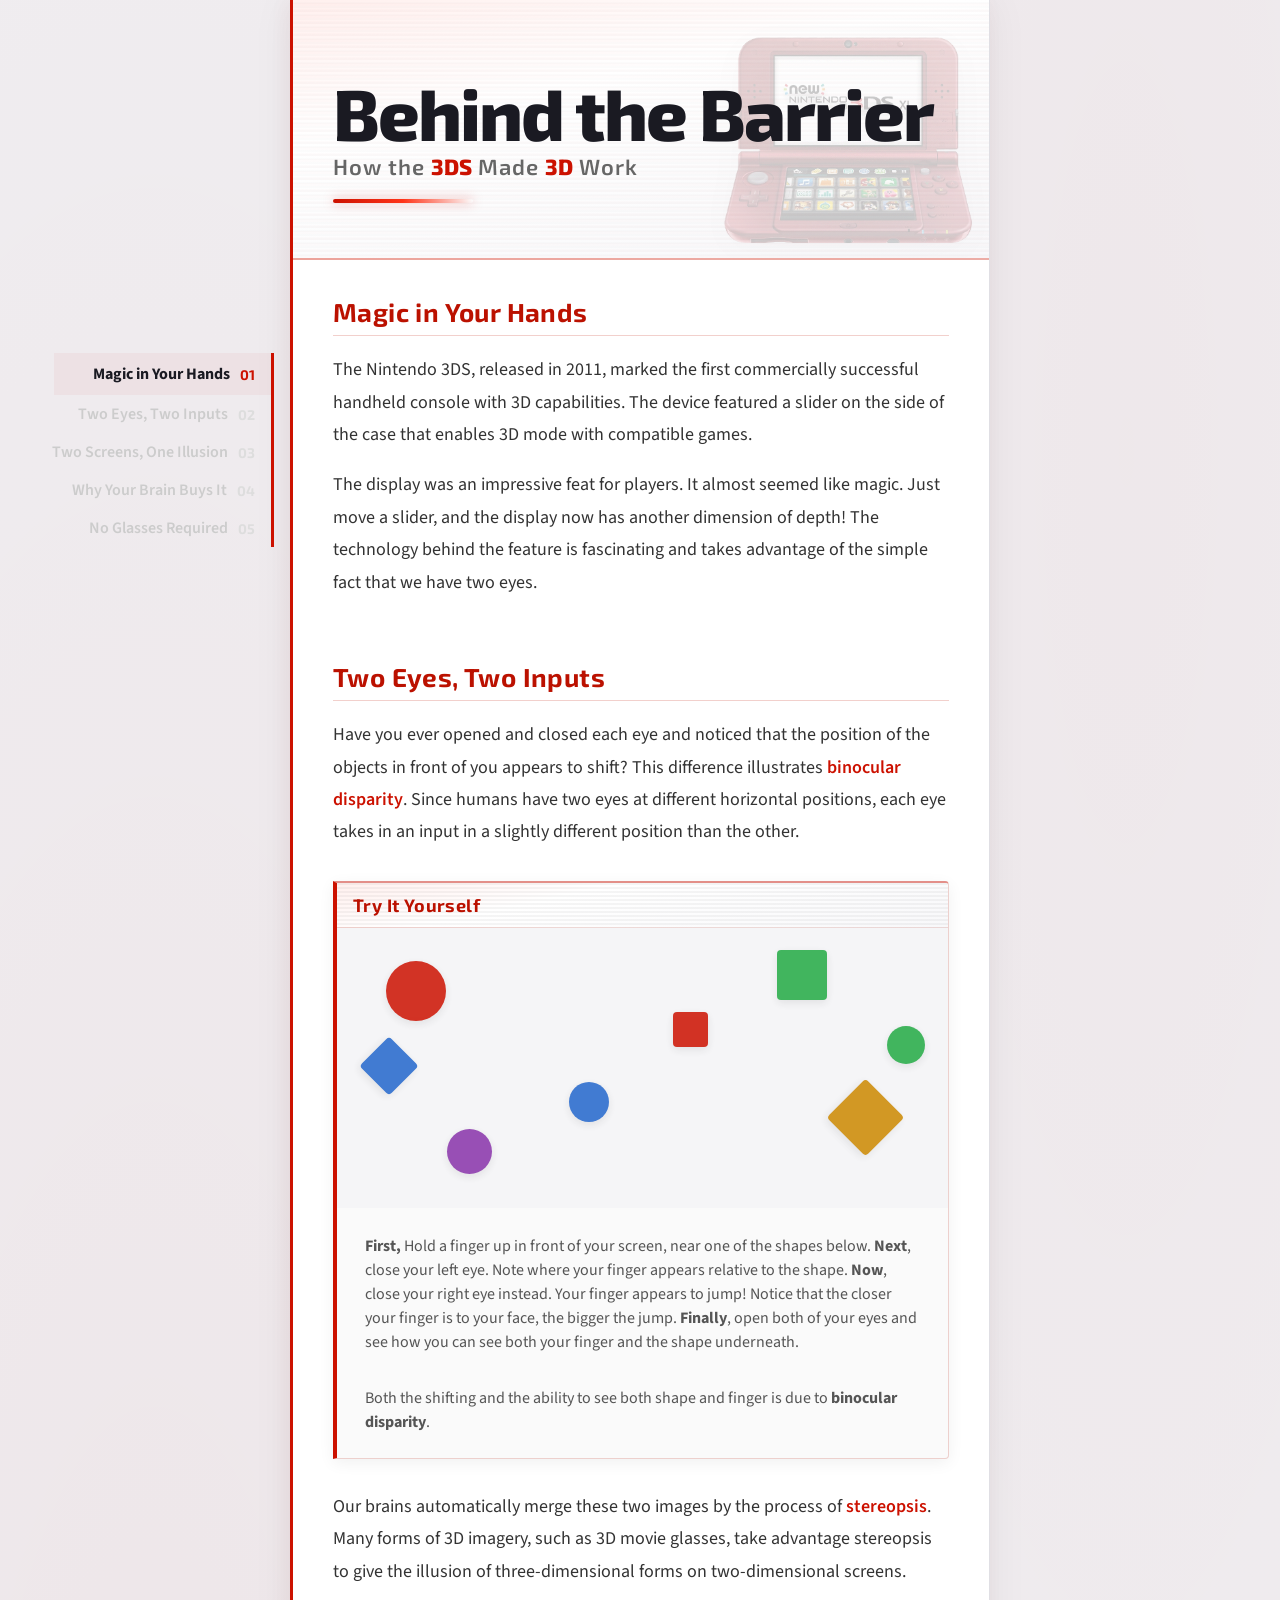
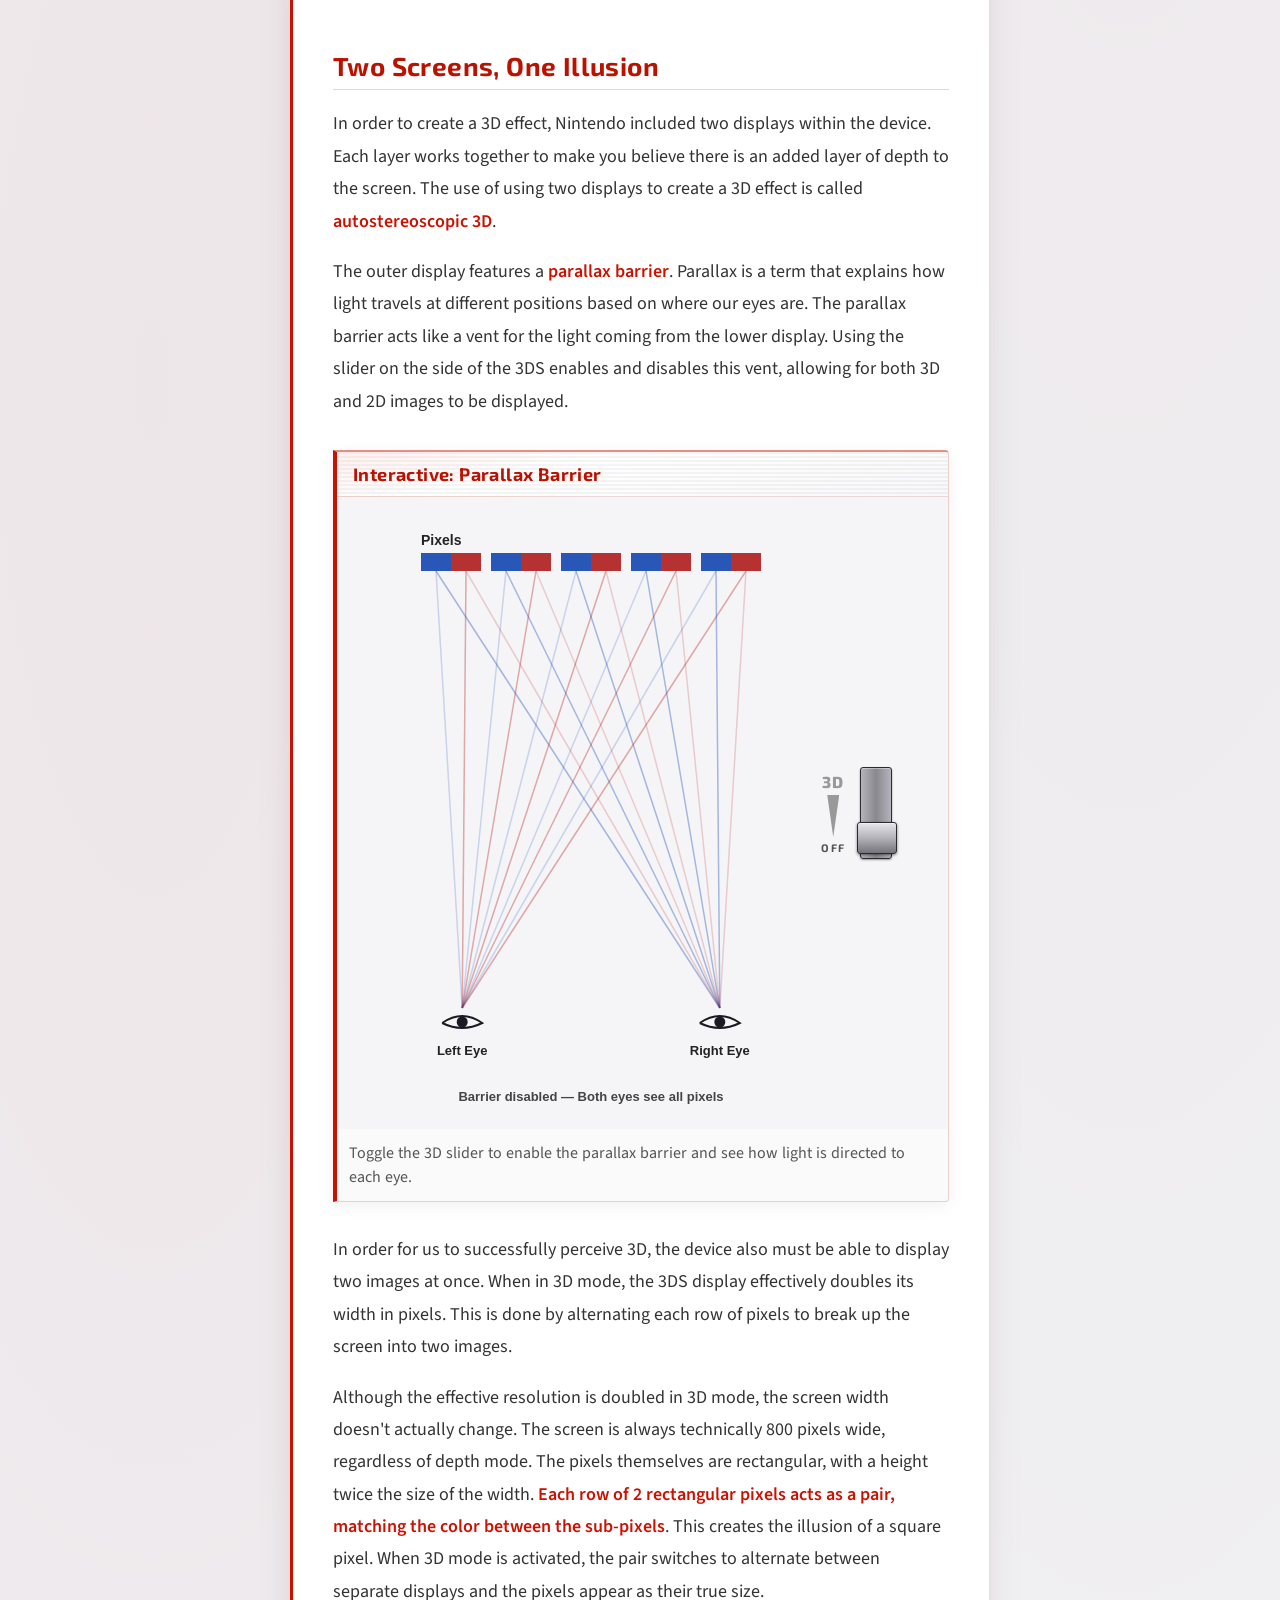
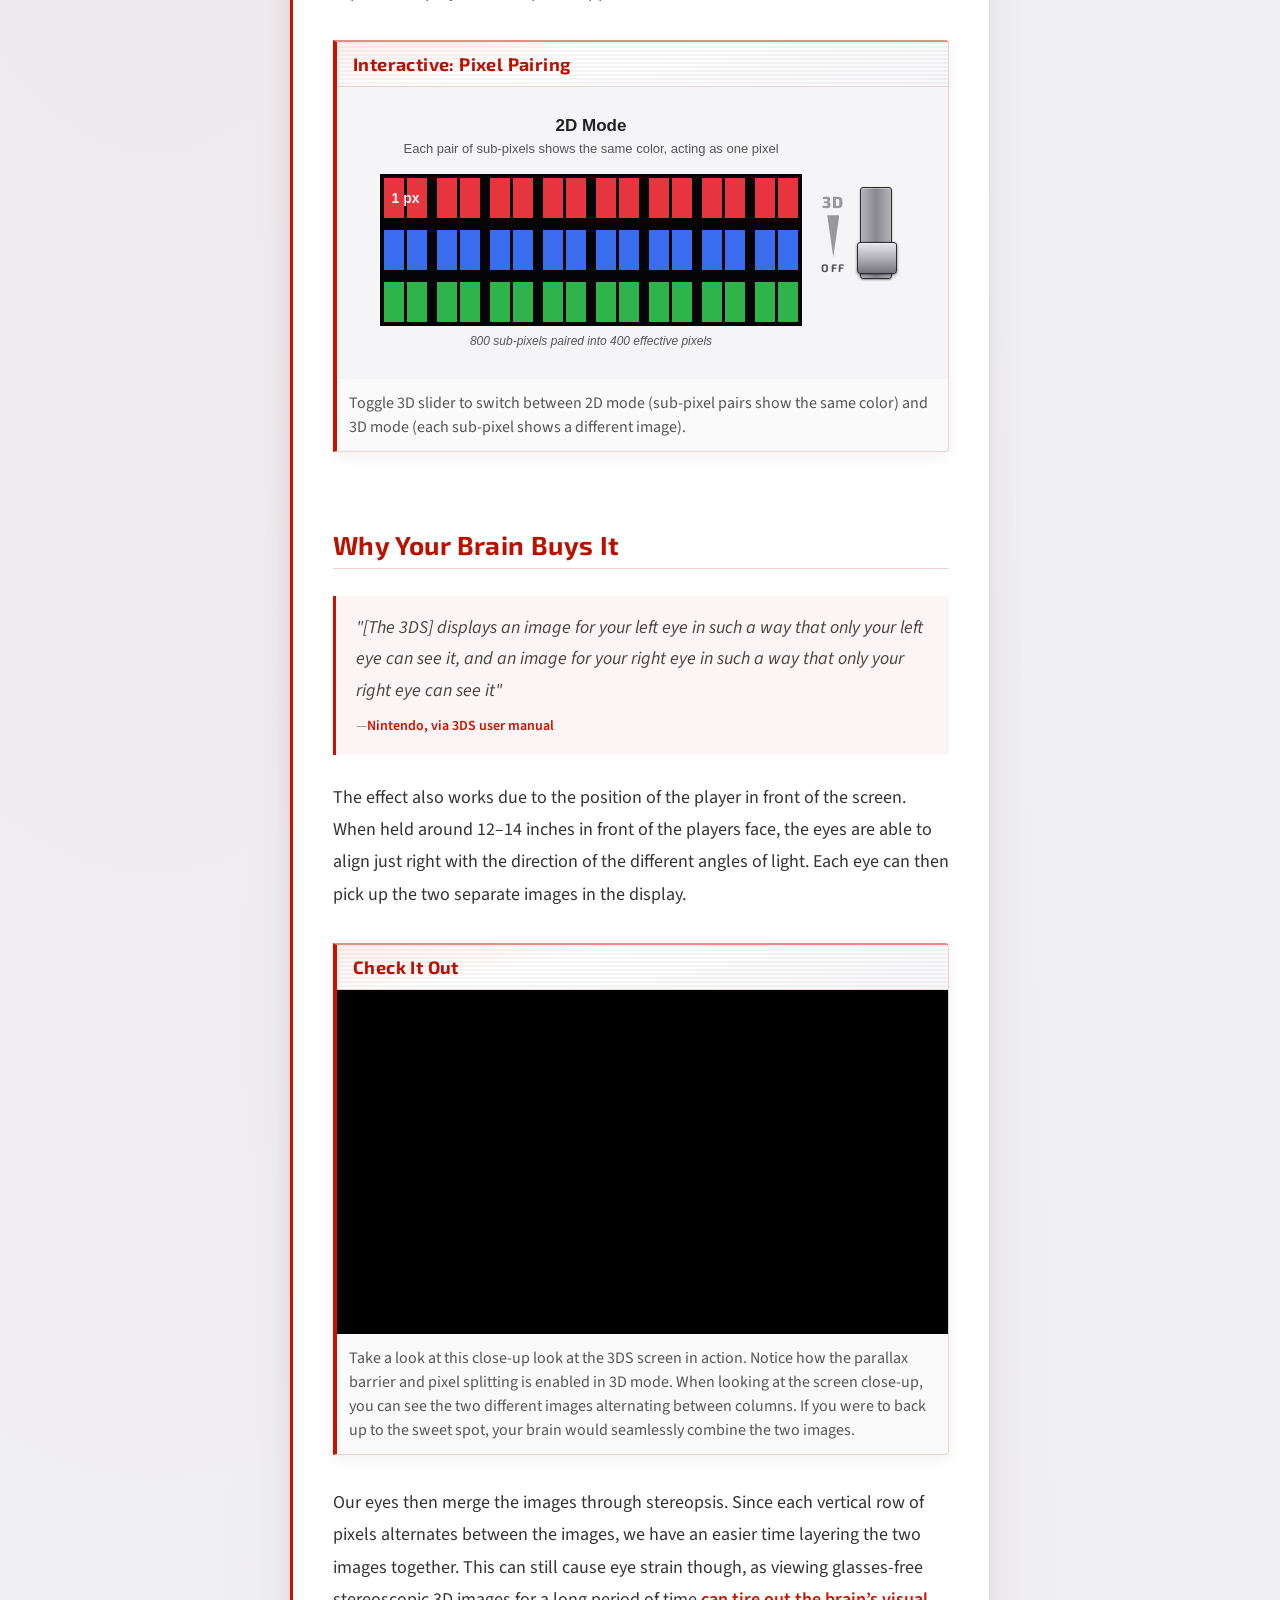
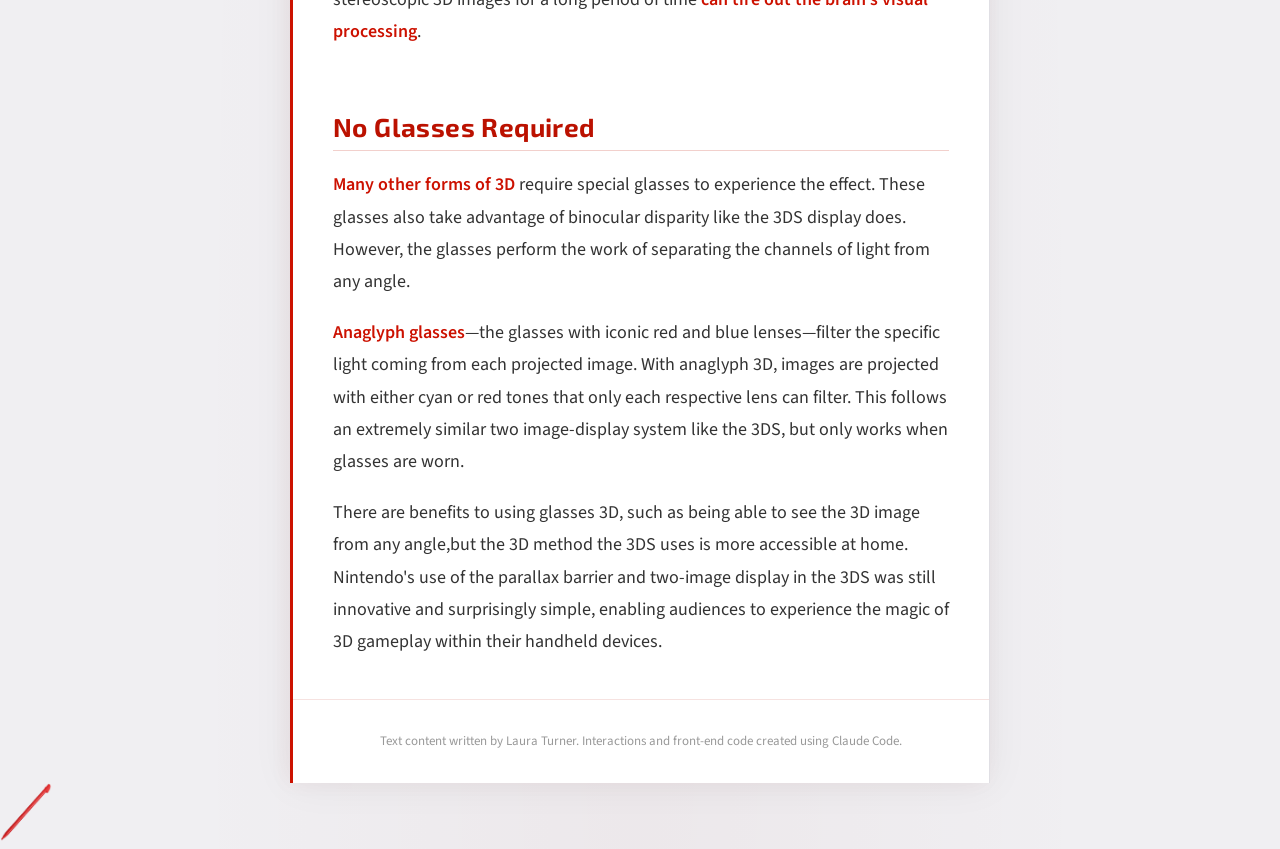
==== commit cb00f2fa: "Add files via upload" ====
--- a/index.html
+++ b/index.html
@@ -163,16 +163,7 @@
               </button>
             </div>
           </div>
-          <p class="interactive-hint">Flip the 3D slider to switch between 2D mode (sub-pixel pairs show the same color) and 3D mode (each sub-pixel shows a different image).</p>
-        </div>
-
-        <div class="video-embed">
-          <iframe
-            src="https://www.youtube-nocookie.com/embed/Rv7iqf6GIL4?rel=0"
-            title="YouTube video"
-            allow="accelerometer; autoplay; clipboard-write; encrypted-media; gyroscope; picture-in-picture"
-            allowfullscreen
-          ></iframe>
+          <p class="interactive-hint">Toggle 3D slider to switch between 2D mode (sub-pixel pairs show the same color) and 3D mode (each sub-pixel shows a different image).</p>
         </div>
       </section>
 
@@ -188,6 +179,23 @@
           the eyes are able to align just right with the direction of the different angles of light.
           Each eye can then pick up the two separate images in the display.</p>
 
+        <!-- INTERACTIVE: Check It Out (video) -->
+        <div class="interactive-block" id="video-demo">
+          <div class="interactive-label">Check It Out</div>
+          <div class="video-embed">
+            <iframe
+              src="https://www.youtube-nocookie.com/embed/Rv7iqf6GIL4?rel=0"
+              title="YouTube video"
+              allow="accelerometer; autoplay; clipboard-write; encrypted-media; gyroscope; picture-in-picture"
+              allowfullscreen
+            ></iframe>
+          </div>
+          <p class="interactive-hint">Take a look at this close-up look at the 3DS screen in action.
+            Notice how the parallax barrier and pixel splitting is enabled in 3D mode.
+            When looking at the screen close-up, you can see the two different images alternating between columns.
+            If you were to back up to the sweet spot, your brain would seamlessly combine the two images.</p>
+        </div>
+
         <p>Our eyes then merge the images through stereopsis.
           Since each vertical row of pixels alternates between the images, we have an easier time layering the two images together.
           This can still cause eye strain though, as viewing glasses-free stereoscopic 3D images for a long period of time <a href="https://pmc.ncbi.nlm.nih.gov/articles/PMC3831129/" target="_blank">can tire out the brain’s visual processing</a>.</p>
--- a/style.css
+++ b/style.css
@@ -369,6 +369,12 @@
     overflow: hidden;
     box-shadow: 0 4px 16px rgba(0, 0, 0, 0.1);
     background: #000;
+}
+
+.interactive-block .video-embed {
+    margin: 0;
+    border-radius: 0;
+    box-shadow: none;
 }
 
 .video-embed iframe {
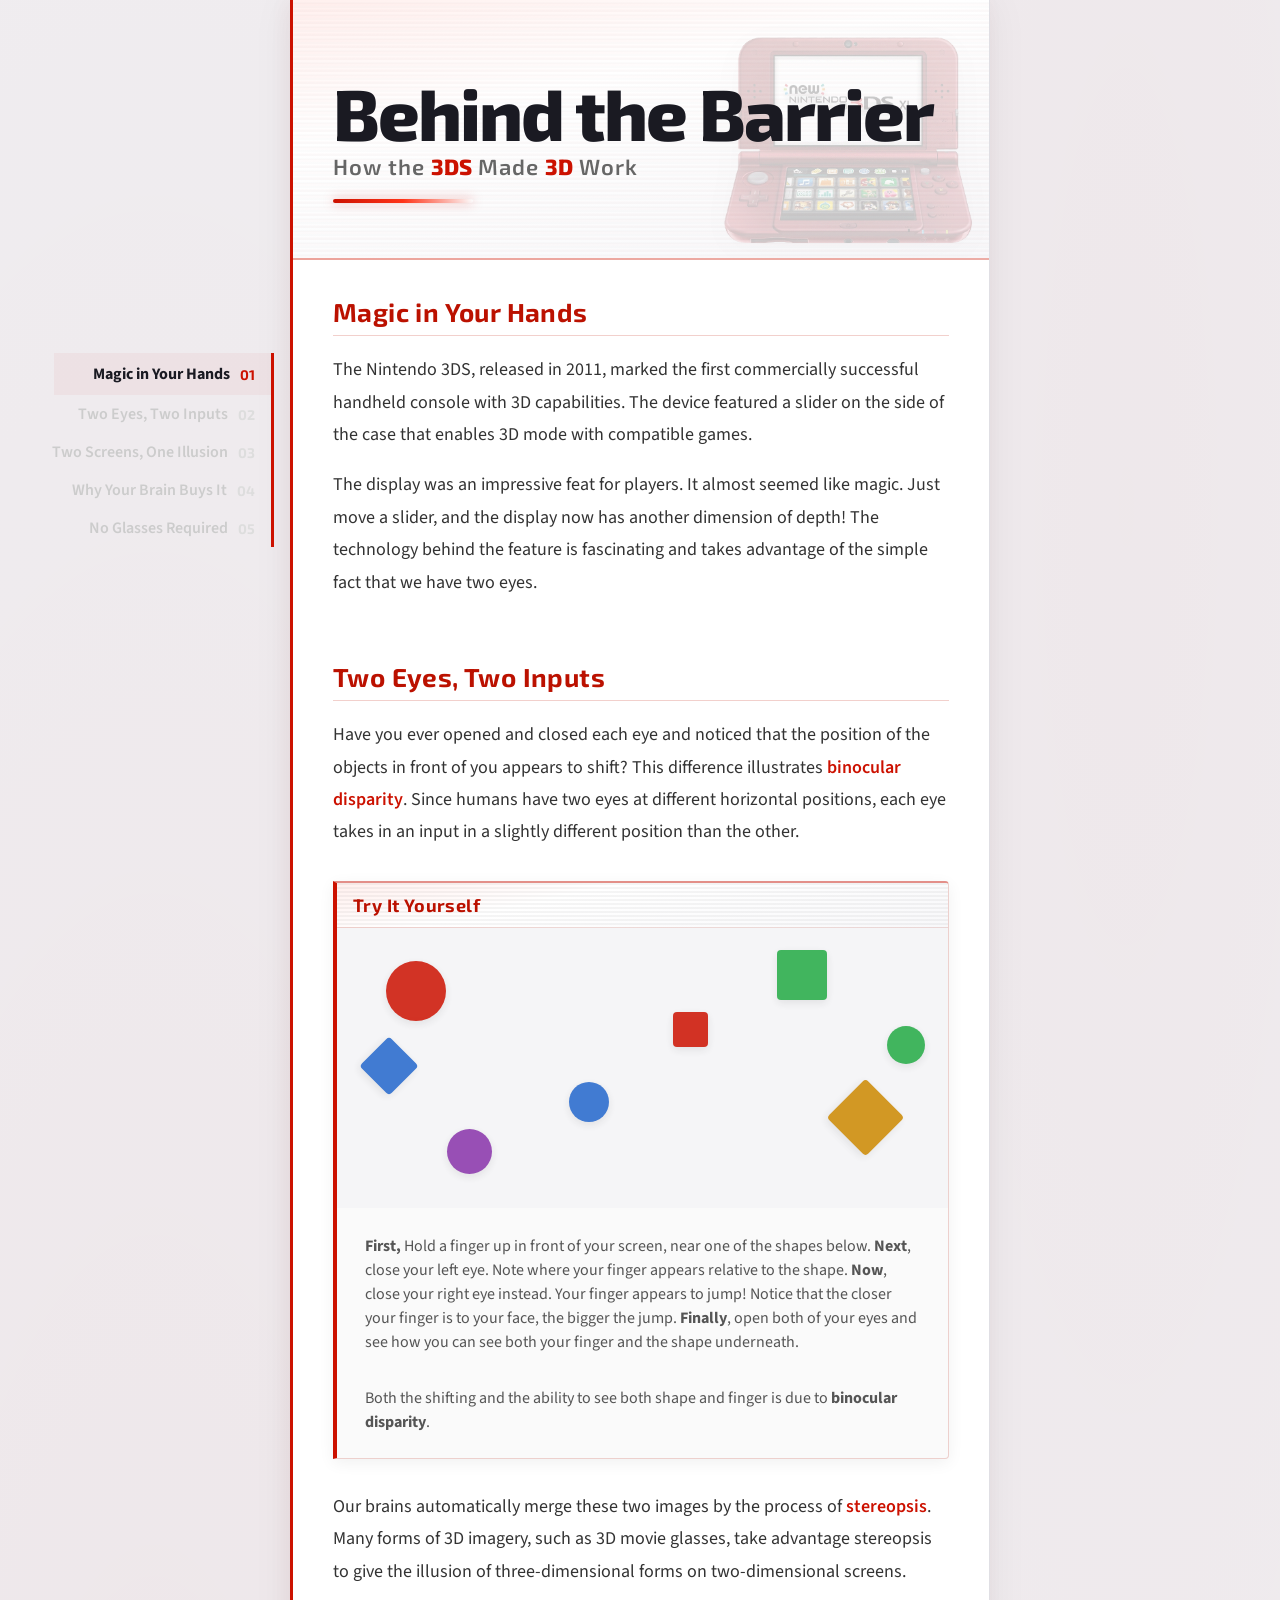
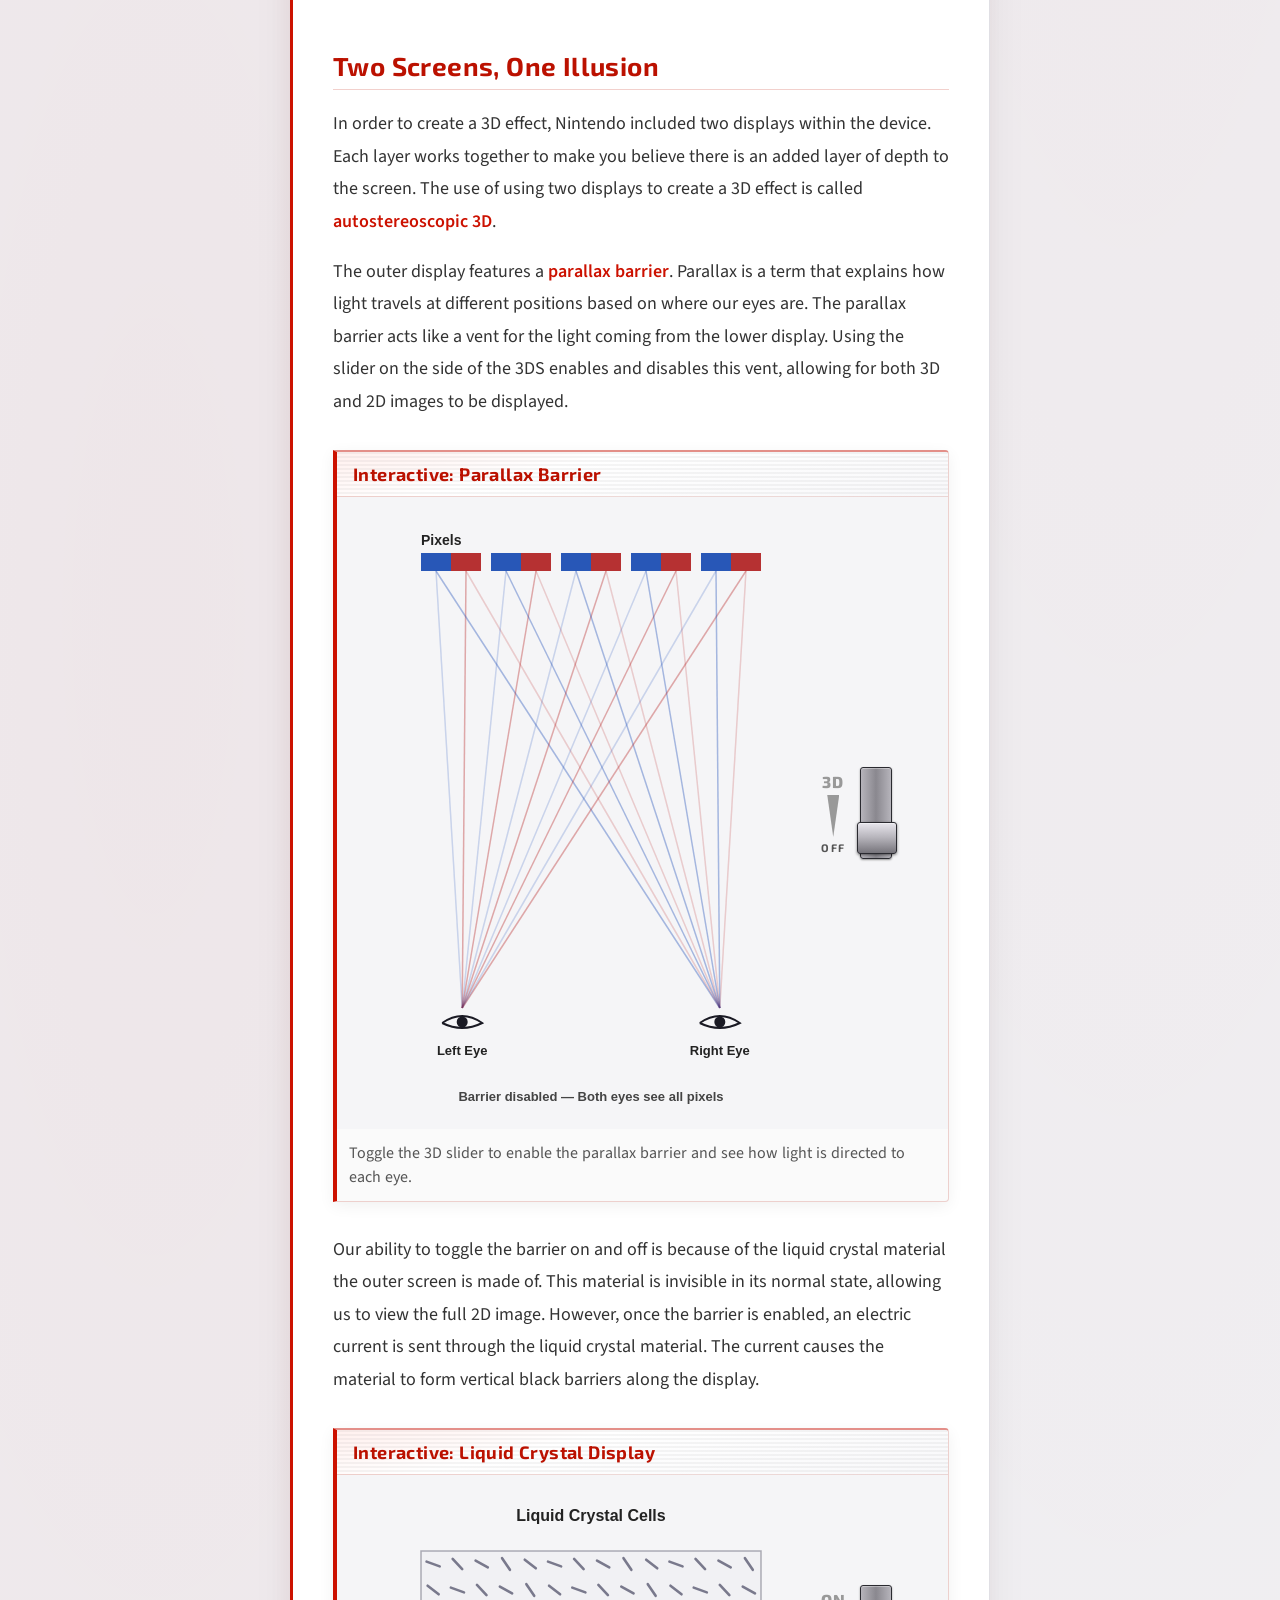
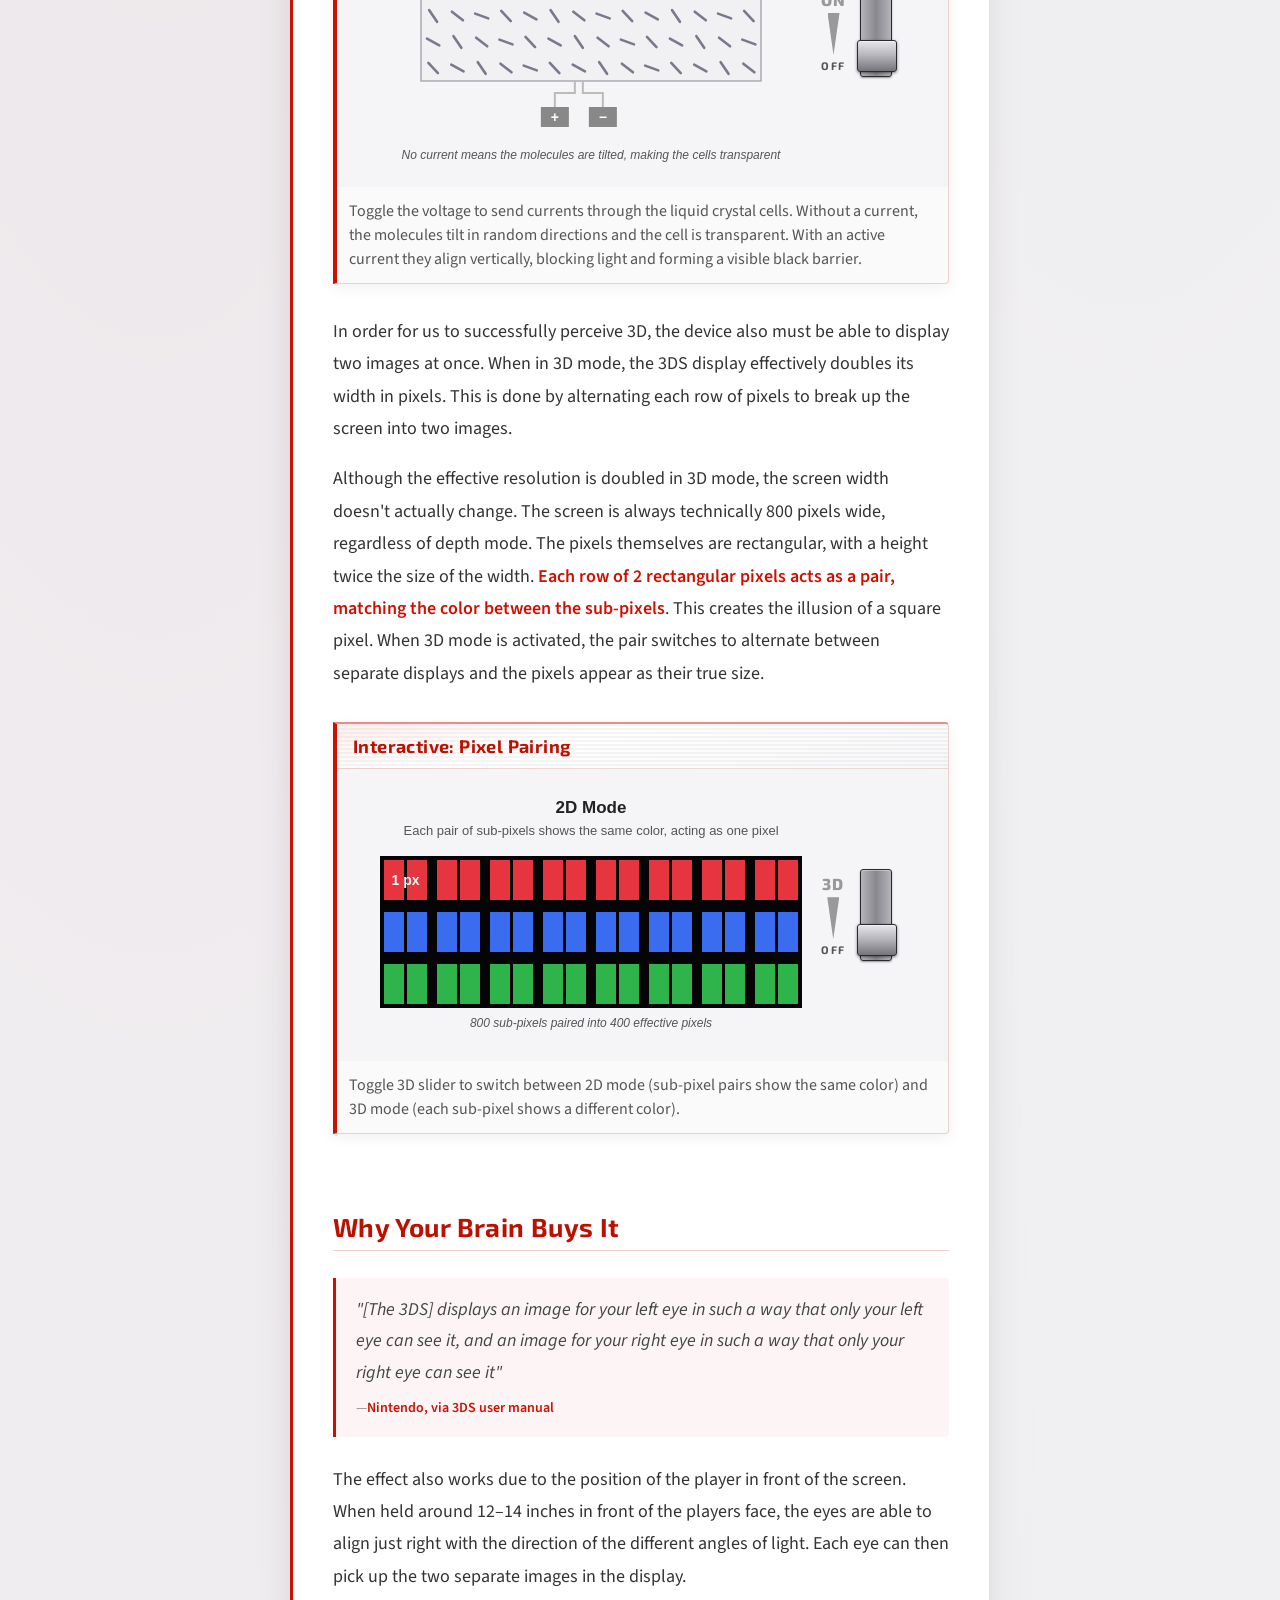
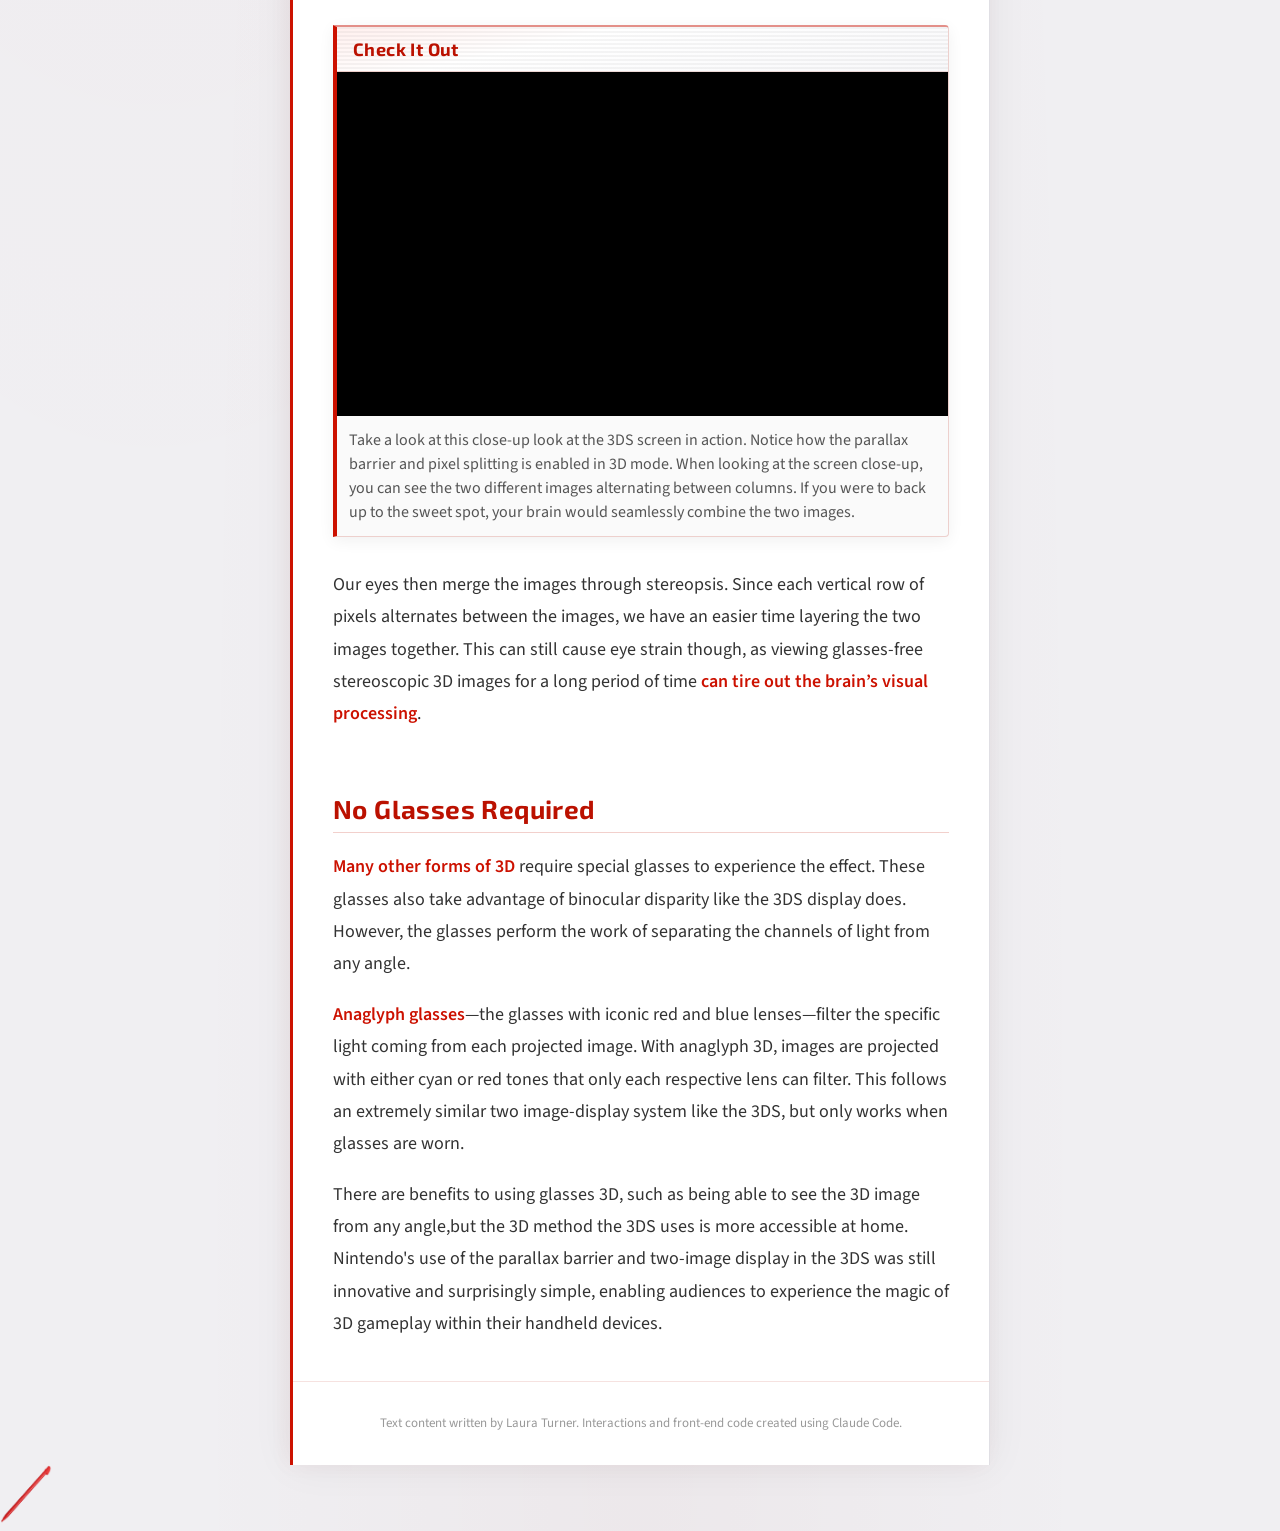
==== commit 34914826: "Add files via upload" ====
--- a/index.html
+++ b/index.html
@@ -129,6 +129,39 @@
           <p class="interactive-hint">Toggle the 3D slider to enable the parallax barrier and see how light is directed to each eye.</p>
         </div>
 
+        <p>Our ability to toggle the barrier on and off is because of the liquid crystal material the outer screen is made of.
+          This material is invisible in its normal state, allowing us to view the full 2D image.
+          However, once the barrier is enabled, an electric current is sent through the liquid crystal material.
+          The current causes the material to form vertical black barriers along the display.
+        </p>
+
+        <!-- INTERACTIVE: Liquid Crystal -->
+        <div class="interactive-block" id="lcd-demo">
+          <div class="interactive-label">Interactive: Liquid Crystal Display</div>
+          <div class="barrier-viewport">
+            <canvas id="lcd-canvas" width="460" height="280"></canvas>
+            <div class="ds-3d-controls">
+              <div class="ds-3d-indicator">
+                <span class="ds-3d-label" id="lcd-on-label">ON</span>
+                <span class="ds-3d-triangle"></span>
+                <span class="ds-3d-off">OFF</span>
+              </div>
+              <button
+                type="button"
+                id="lcd-toggle"
+                class="ds-3d-slider"
+                role="switch"
+                aria-checked="false"
+                aria-label="Toggle voltage"
+              >
+                <span class="ds-3d-track"></span>
+                <span class="ds-3d-thumb"></span>
+              </button>
+            </div>
+          </div>
+          <p class="interactive-hint">Toggle the voltage to send currents through the liquid crystal cells. Without a current, the molecules tilt in random directions and the cell is transparent. With an active current they align vertically, blocking light and forming a visible black barrier.</p>
+        </div>
+
         <p>In order for us to successfully perceive 3D, the device also must be able to display two images at once.
           When in 3D mode, the 3DS display effectively doubles its width in pixels. This is done by alternating each row of pixels to break up the screen into two images.</p>
 
@@ -163,7 +196,7 @@
               </button>
             </div>
           </div>
-          <p class="interactive-hint">Toggle 3D slider to switch between 2D mode (sub-pixel pairs show the same color) and 3D mode (each sub-pixel shows a different image).</p>
+          <p class="interactive-hint">Toggle 3D slider to switch between 2D mode (sub-pixel pairs show the same color) and 3D mode (each sub-pixel shows a different color).</p>
         </div>
       </section>
 
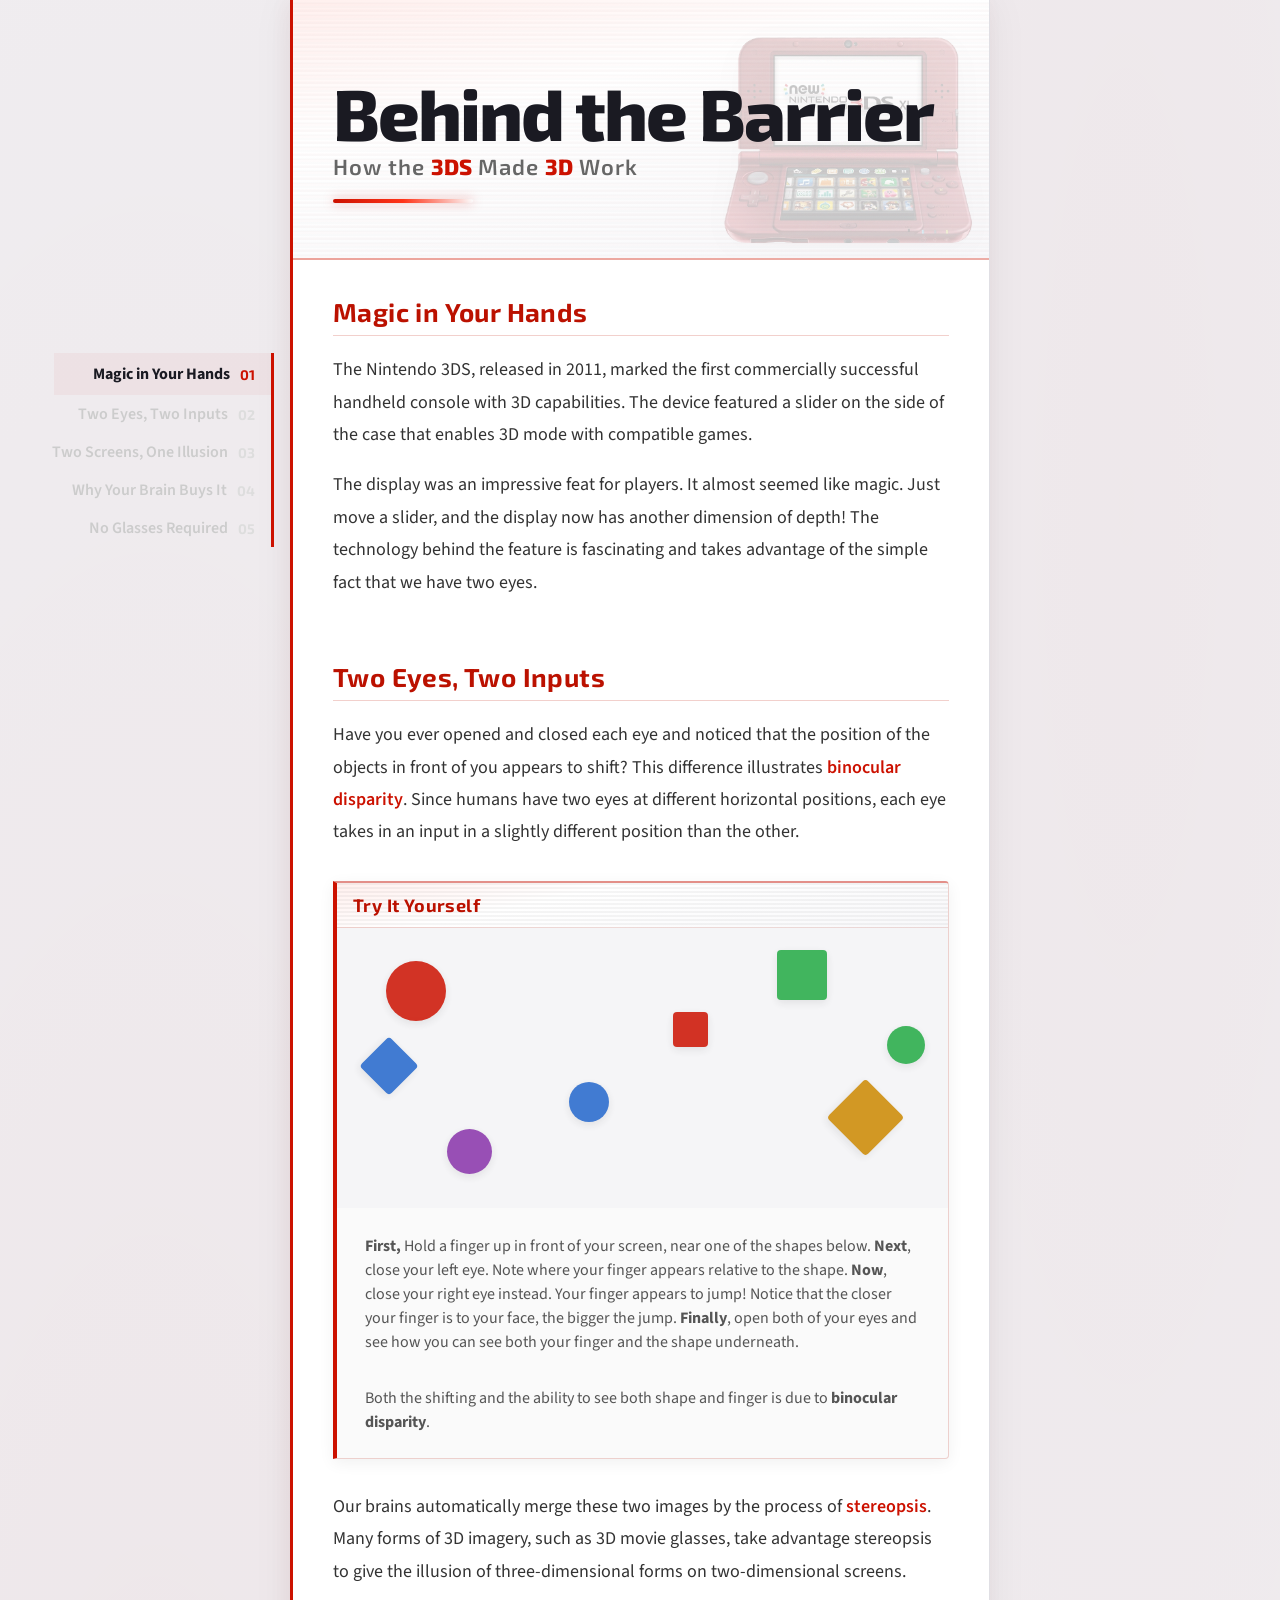
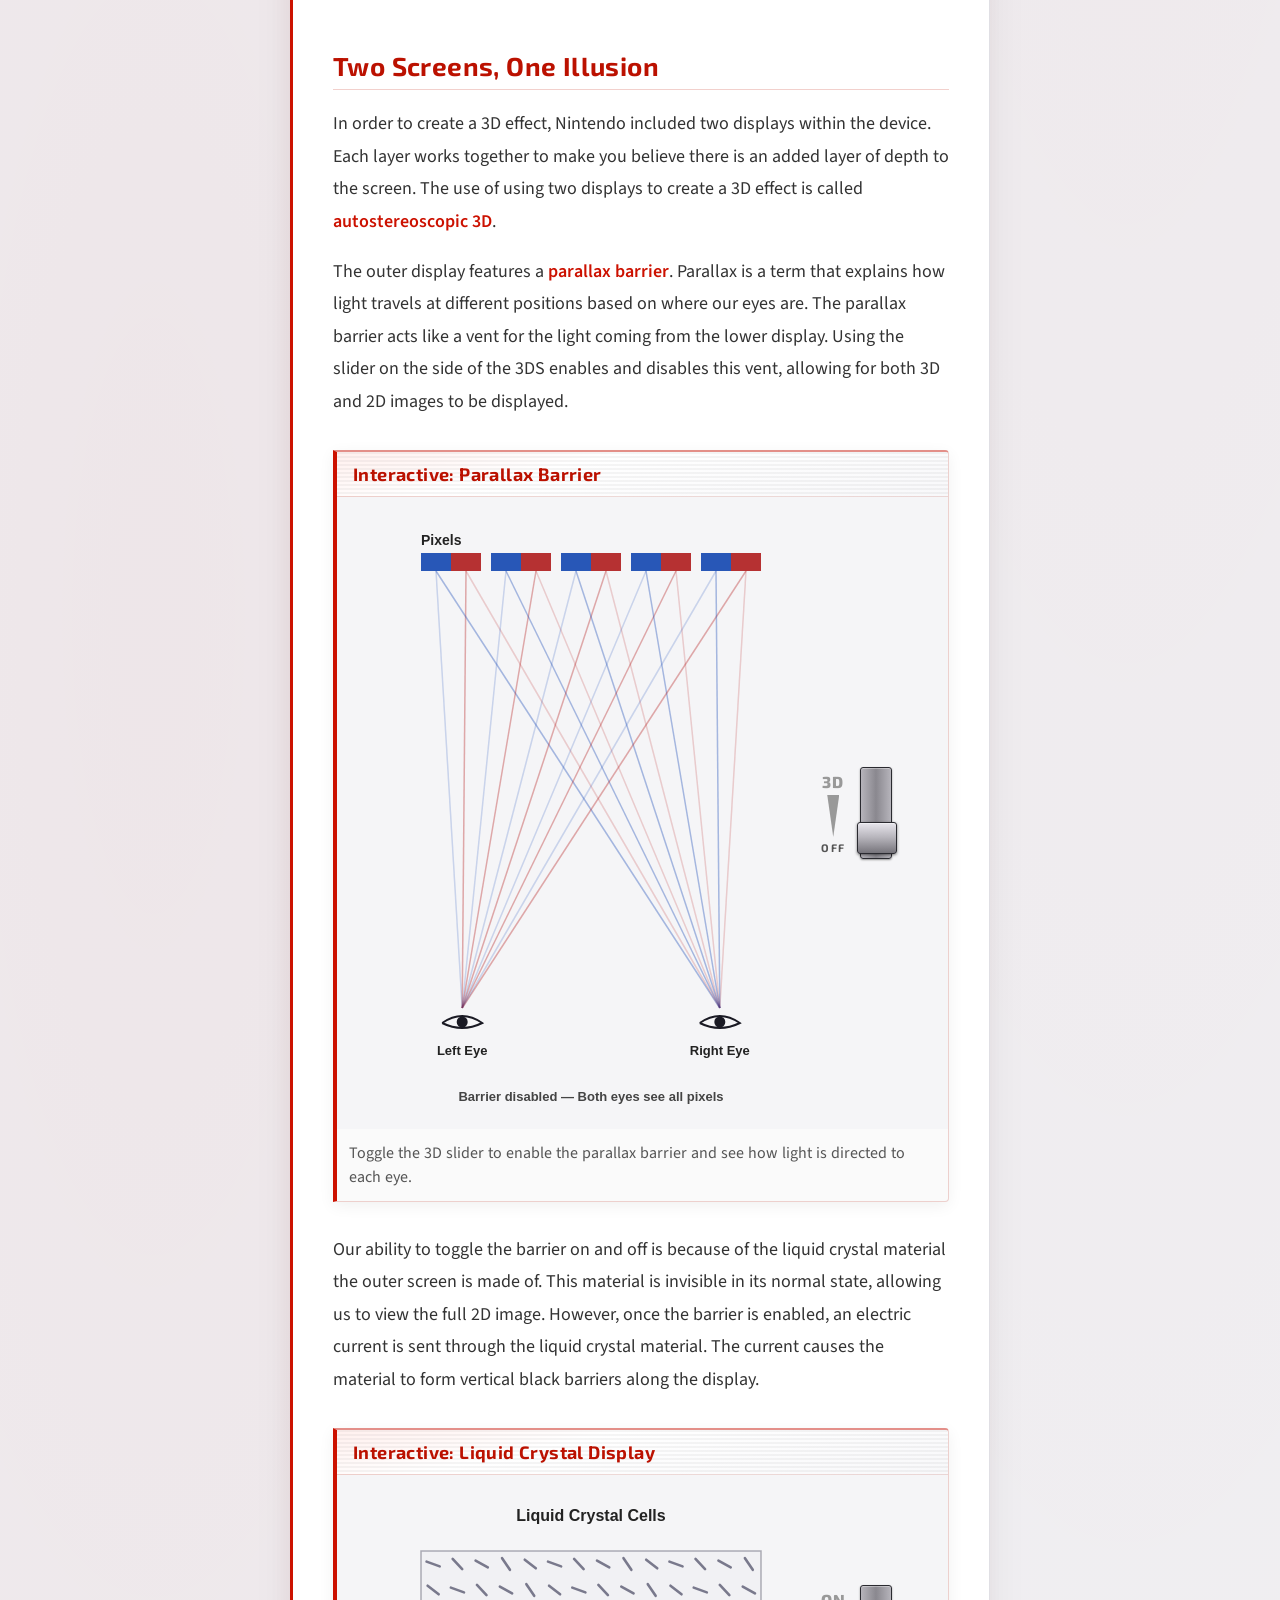
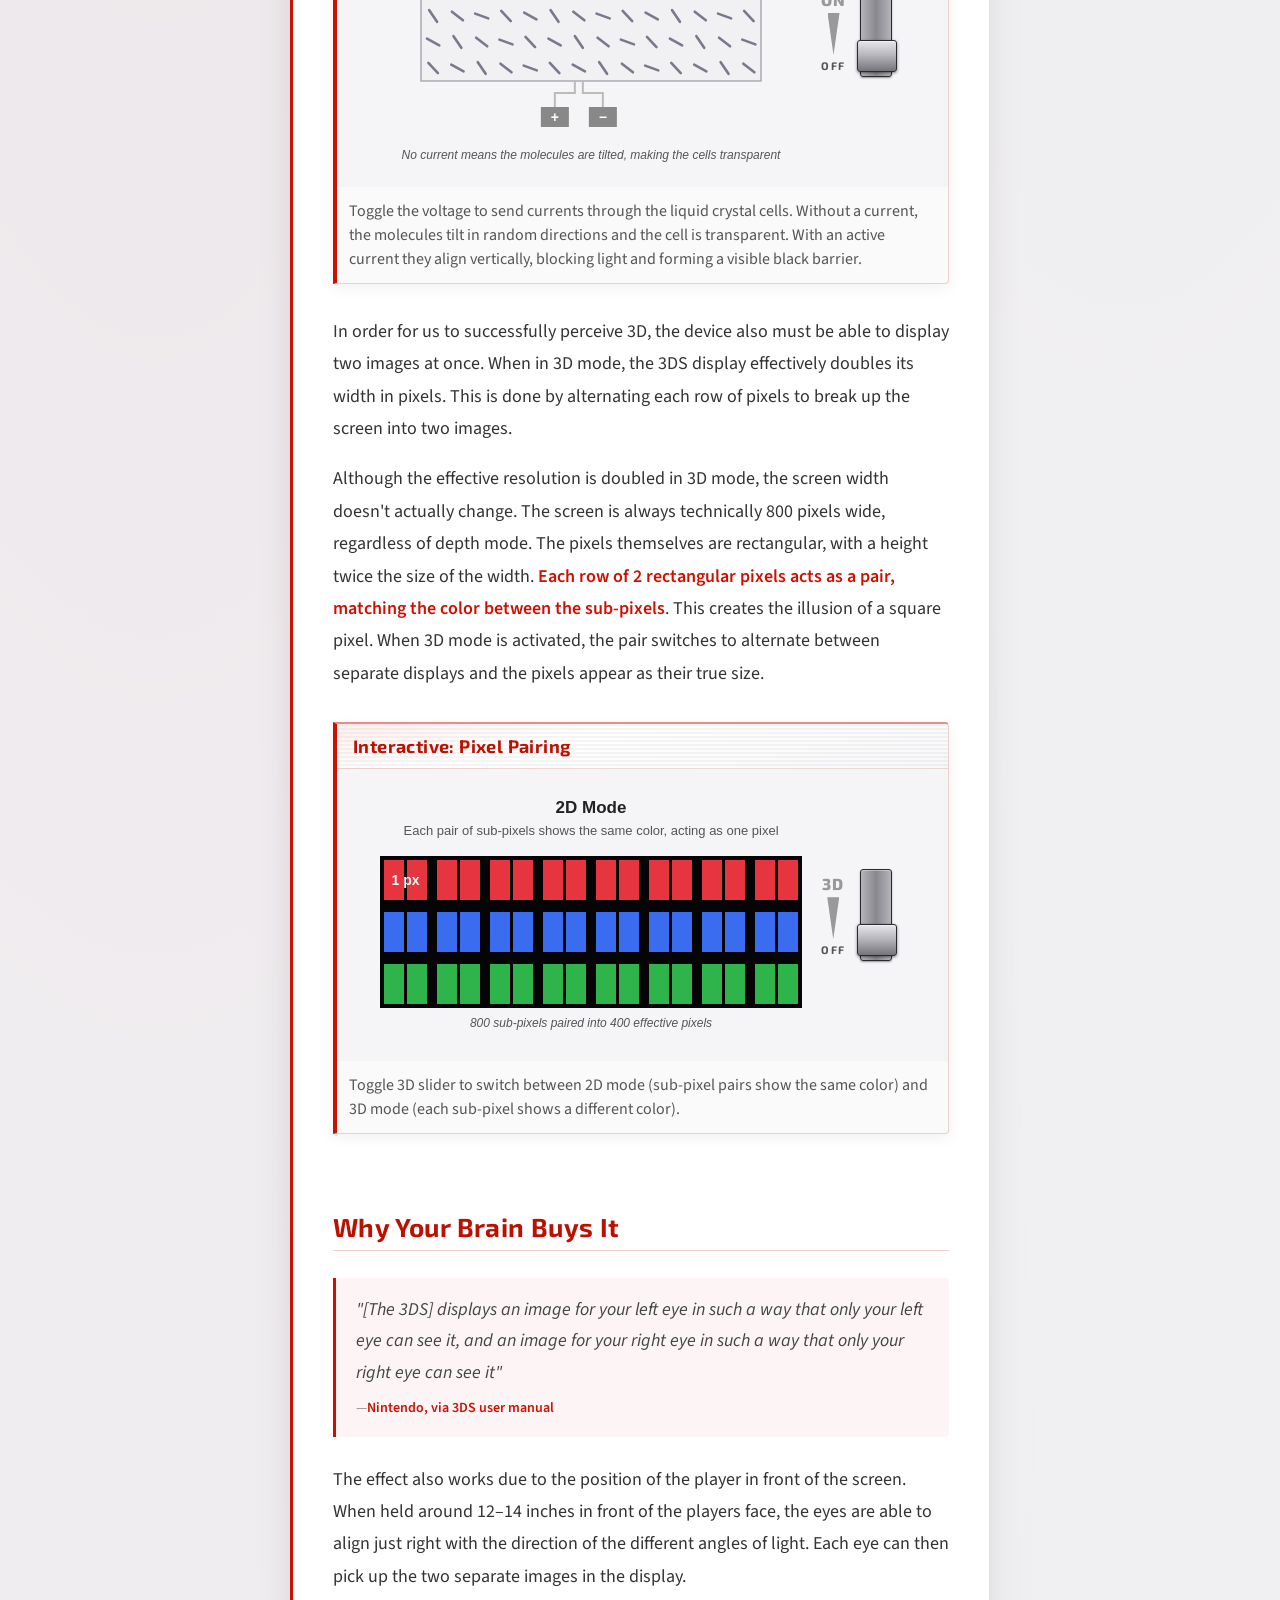
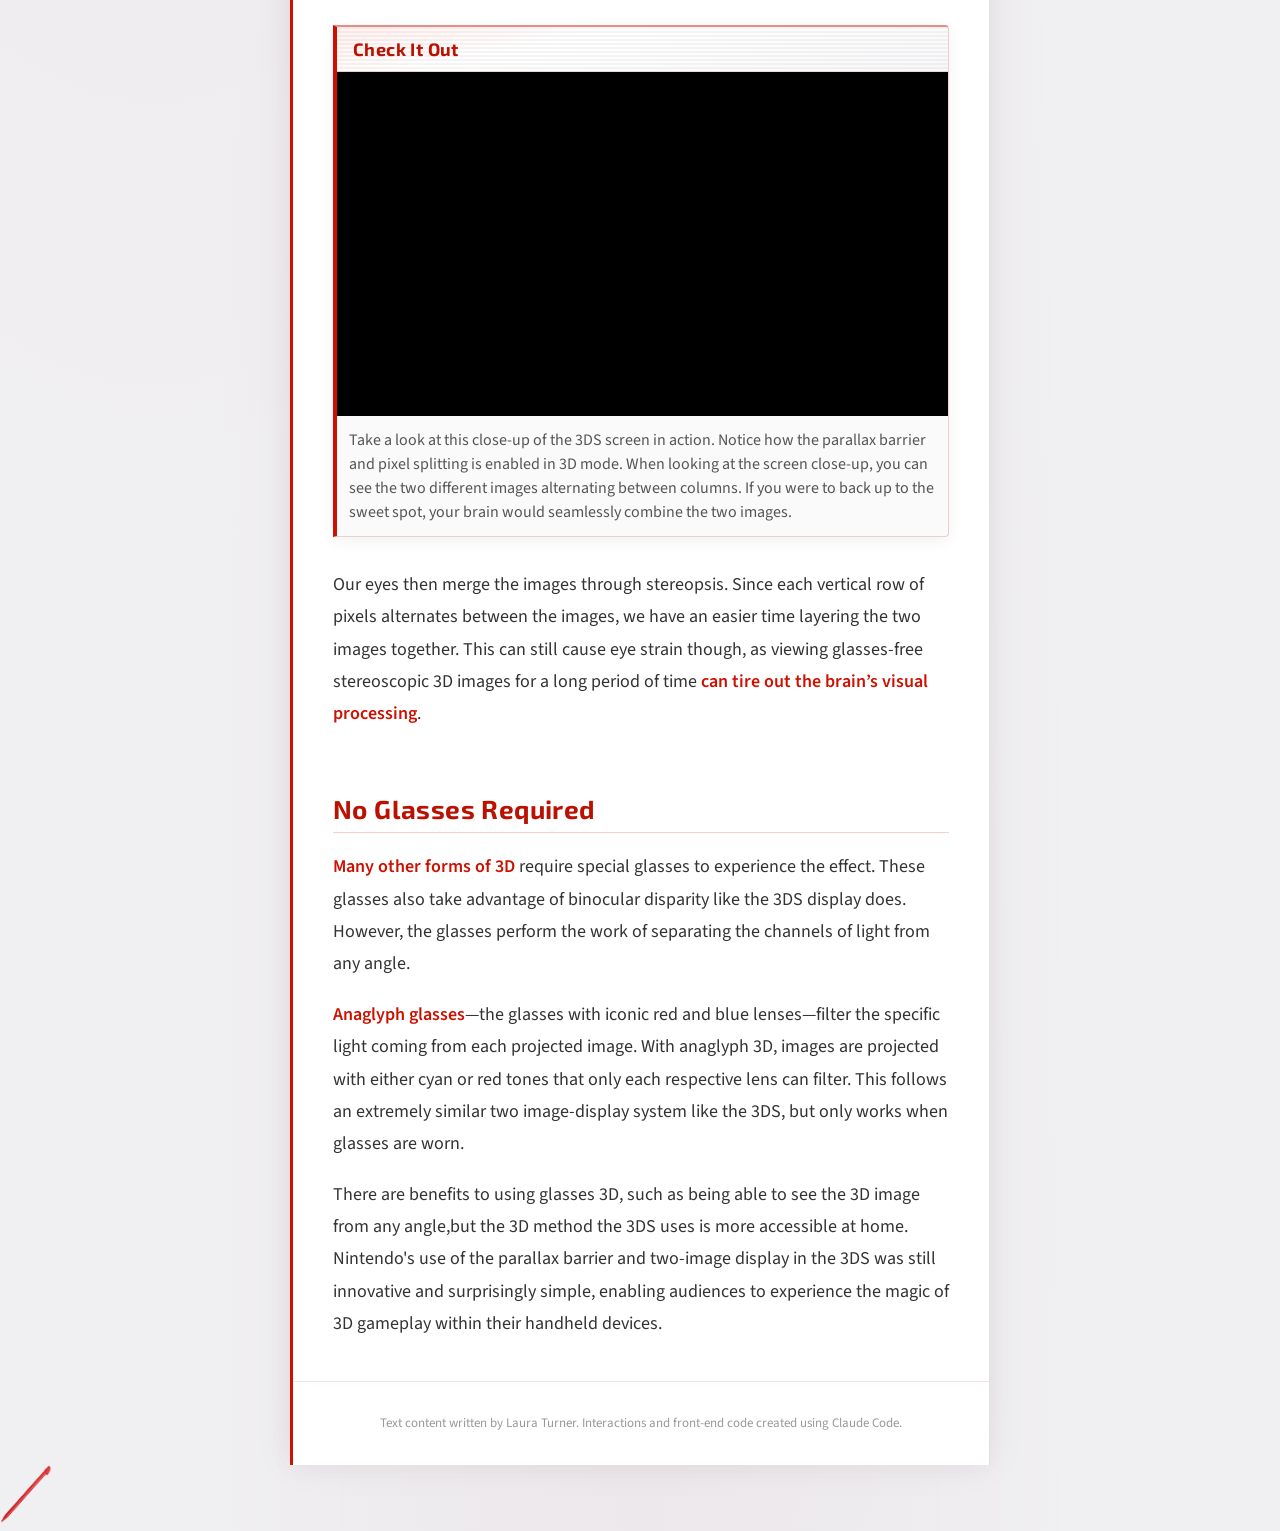
==== commit 4d236cfd: "Add files via upload" ====
--- a/index.html
+++ b/index.html
@@ -223,7 +223,7 @@
               allowfullscreen
             ></iframe>
           </div>
-          <p class="interactive-hint">Take a look at this close-up look at the 3DS screen in action.
+          <p class="interactive-hint">Take a look at this close-up of the 3DS screen in action.
             Notice how the parallax barrier and pixel splitting is enabled in 3D mode.
             When looking at the screen close-up, you can see the two different images alternating between columns.
             If you were to back up to the sweet spot, your brain would seamlessly combine the two images.</p>
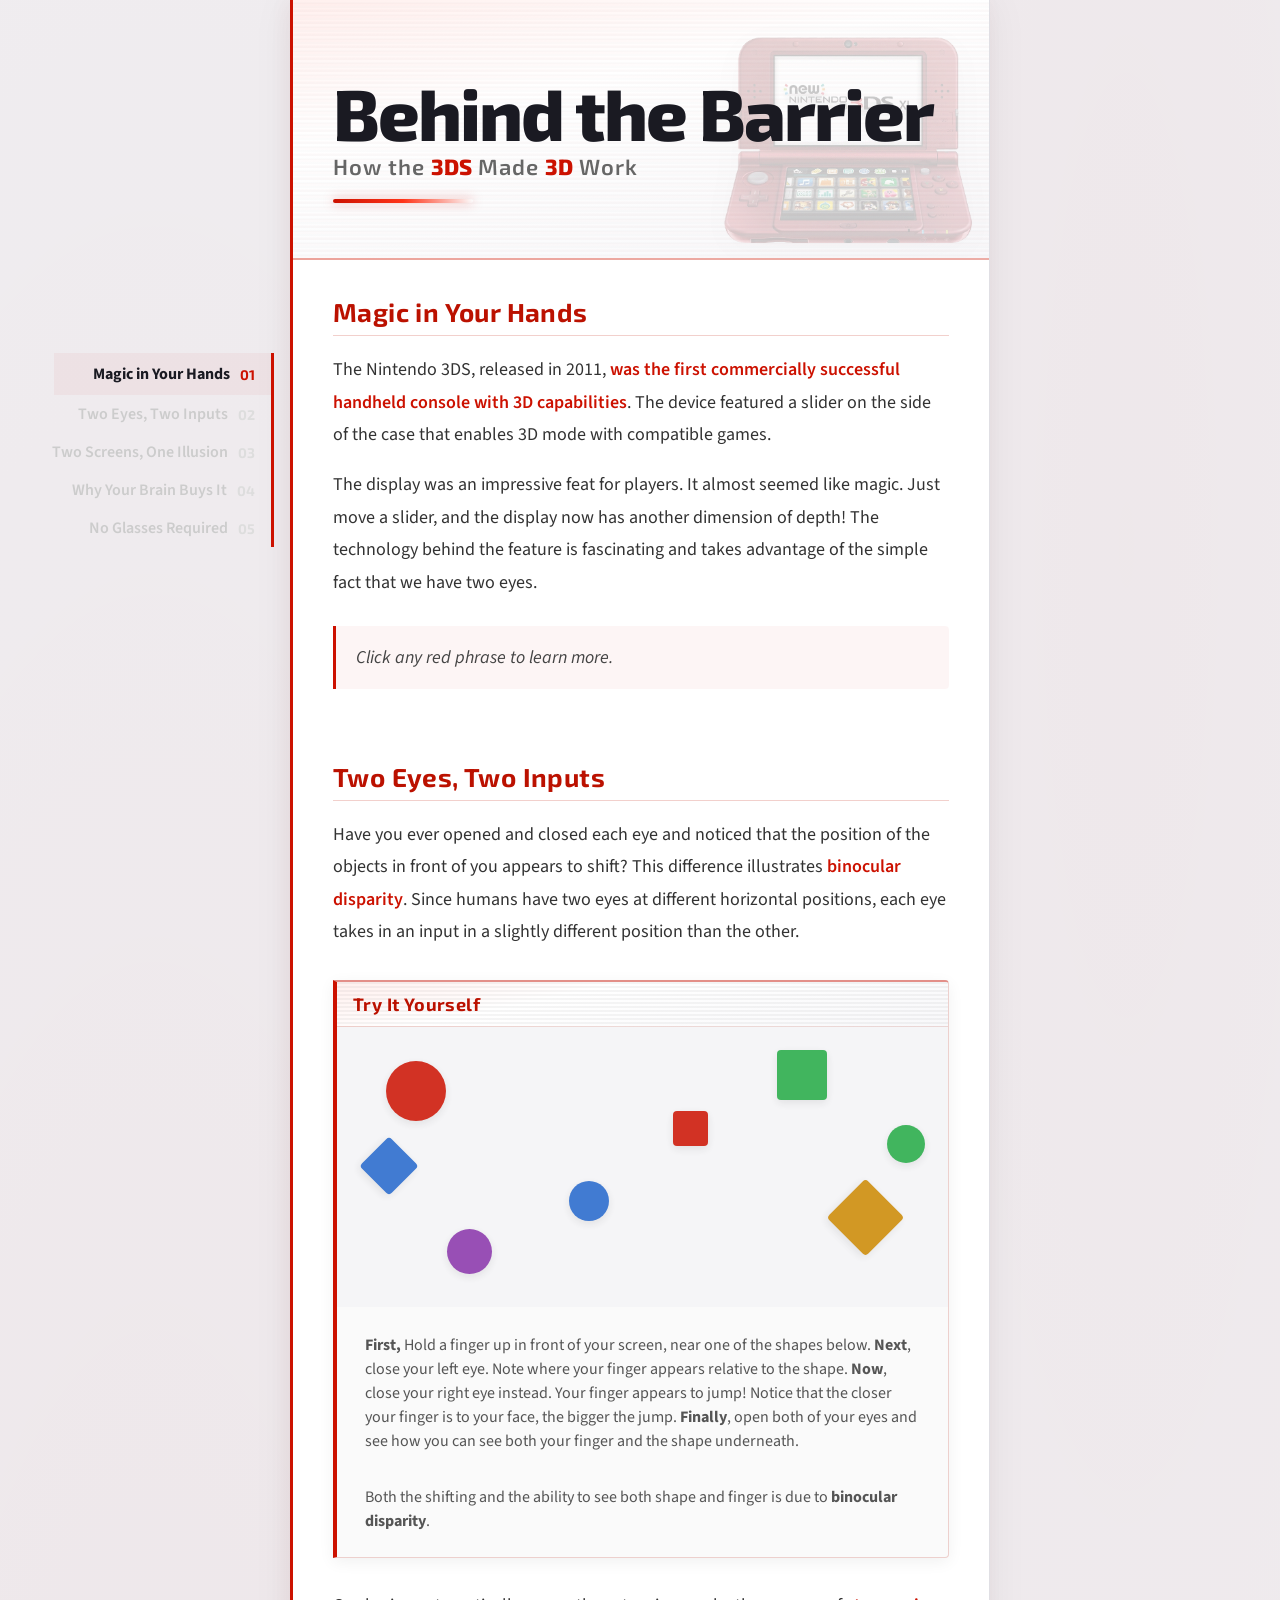
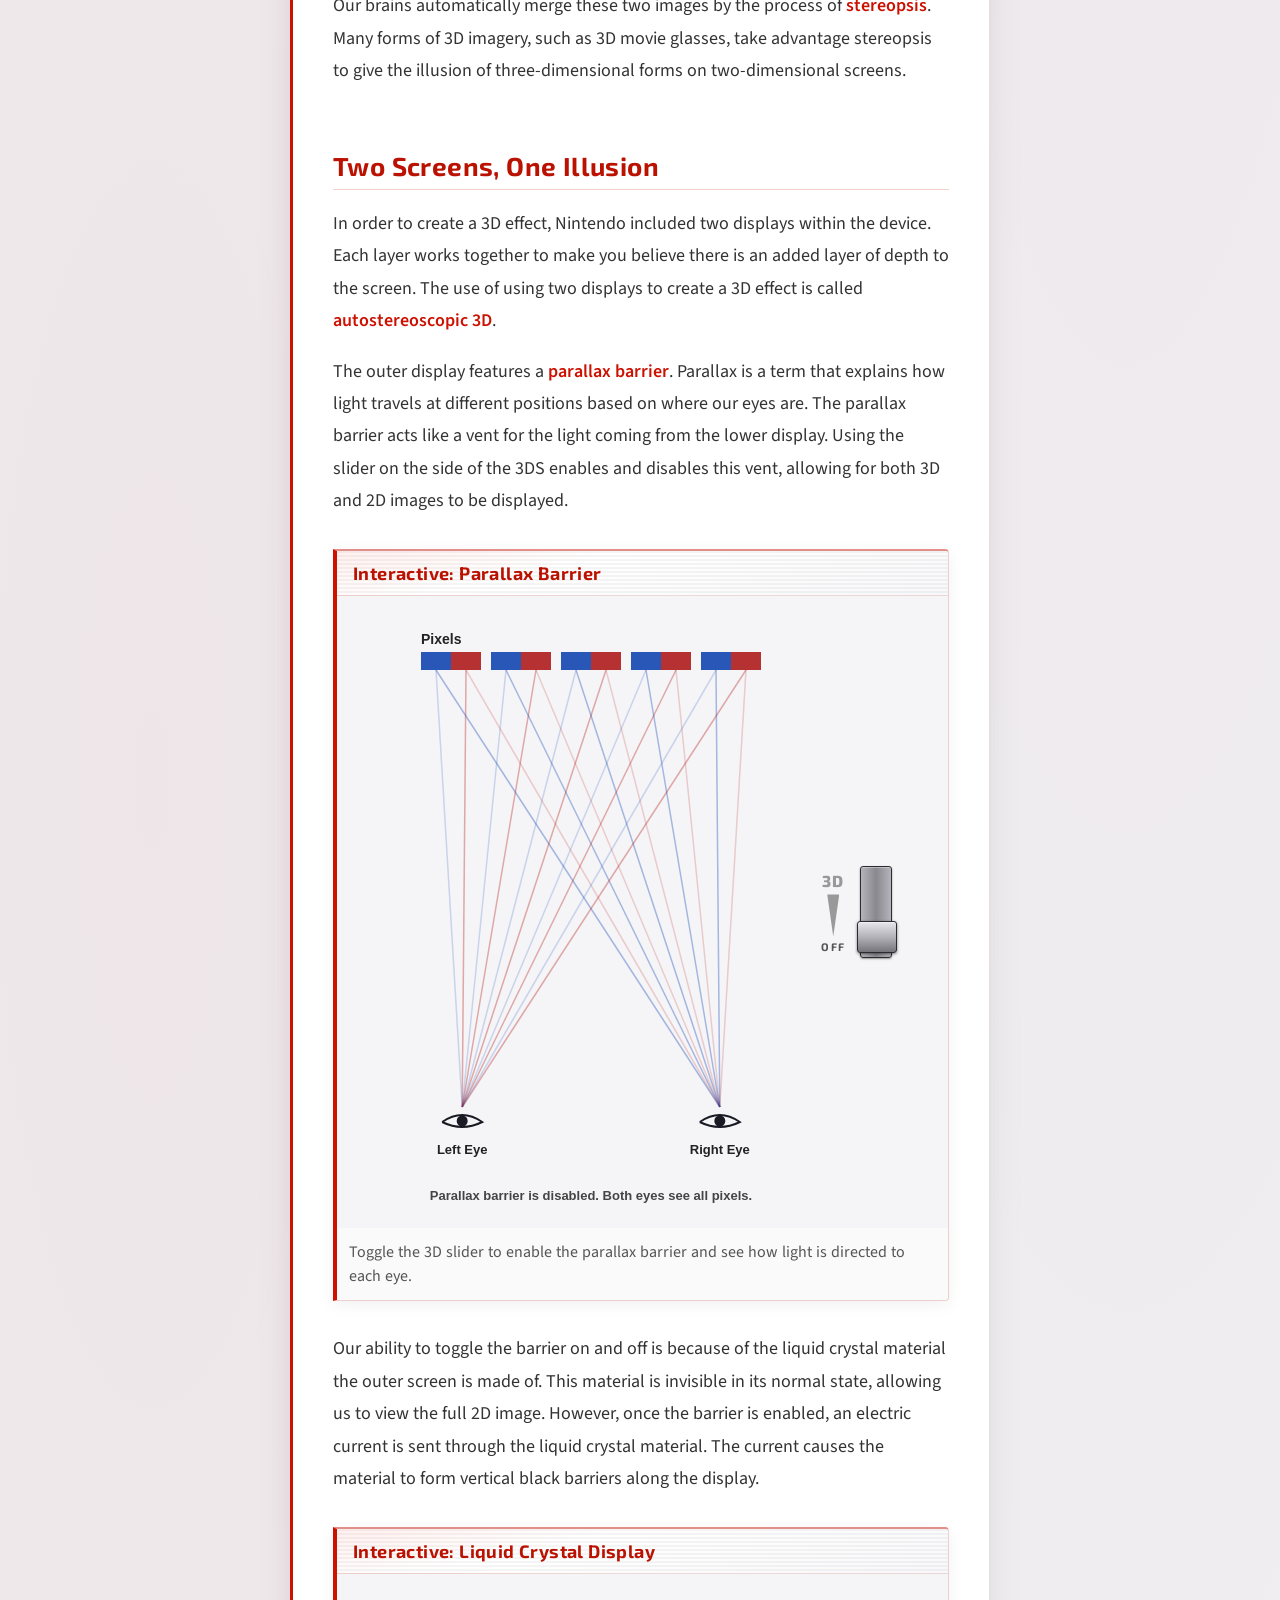
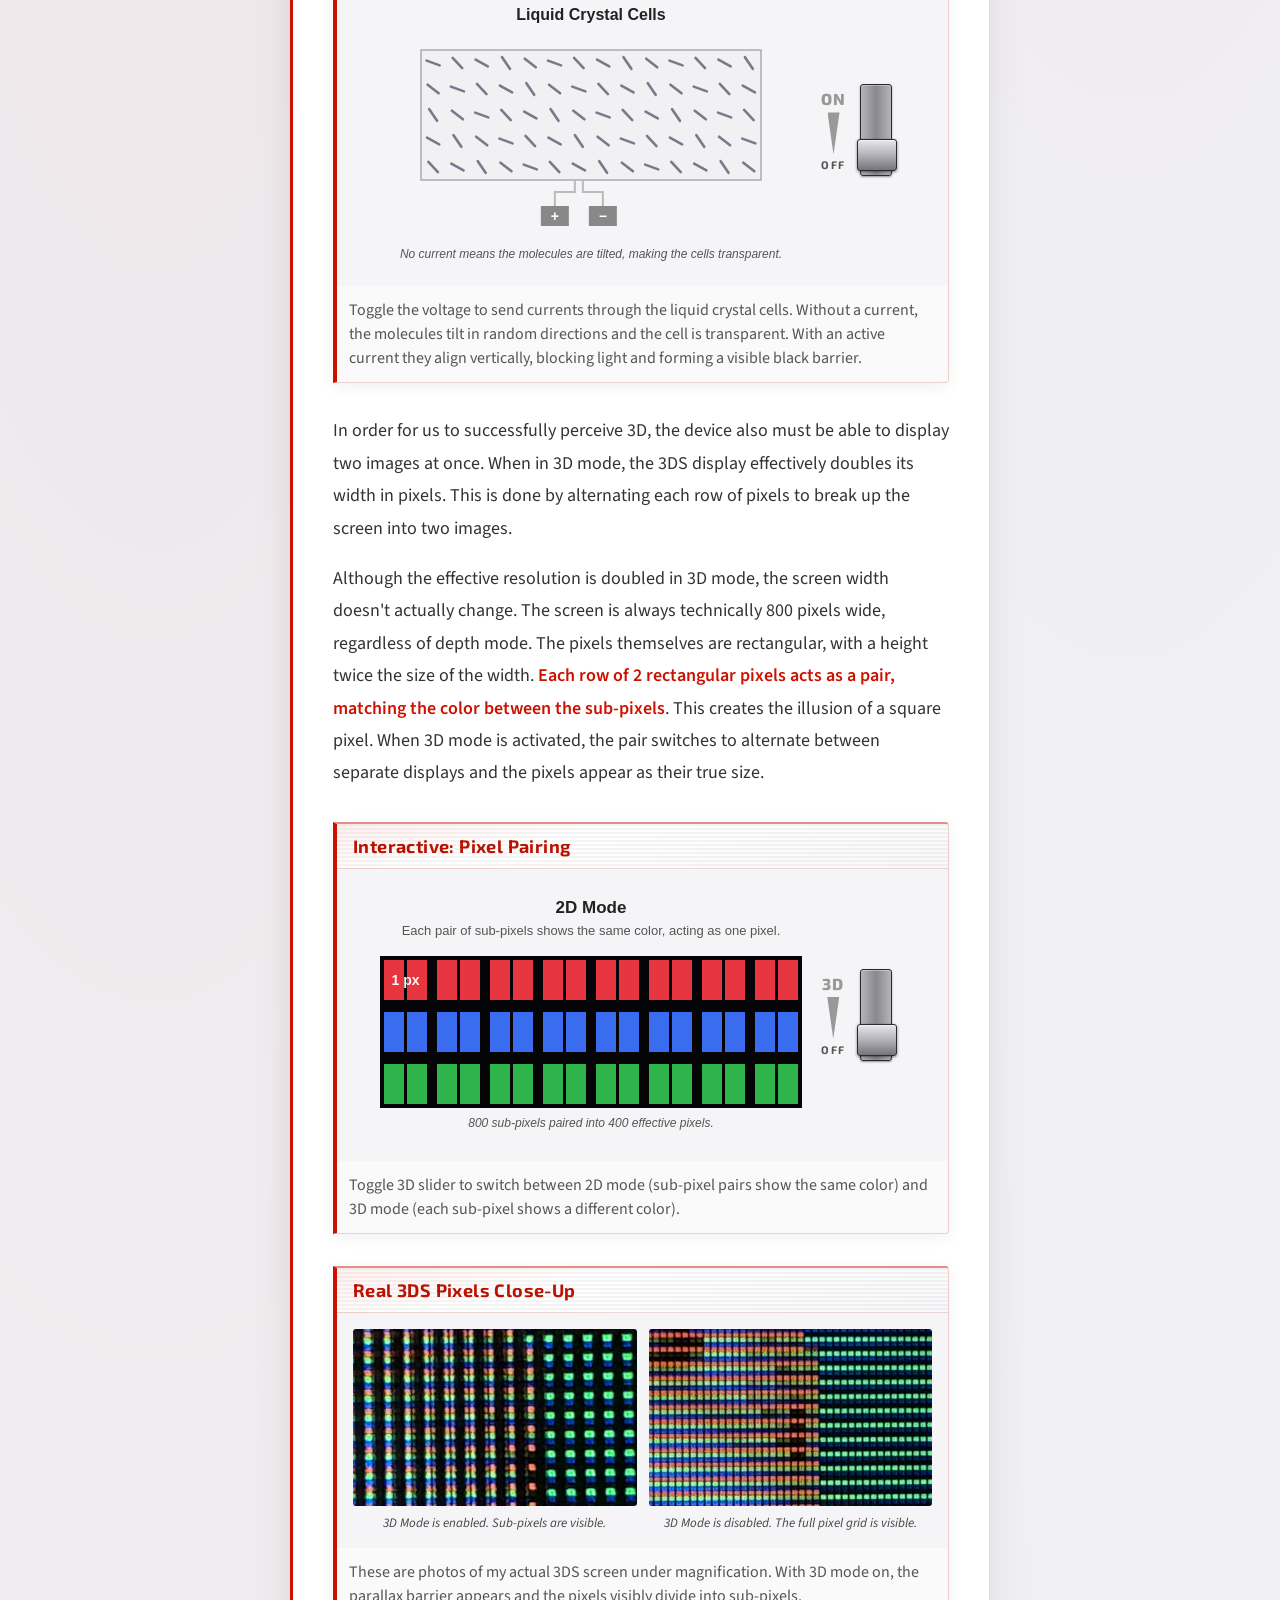
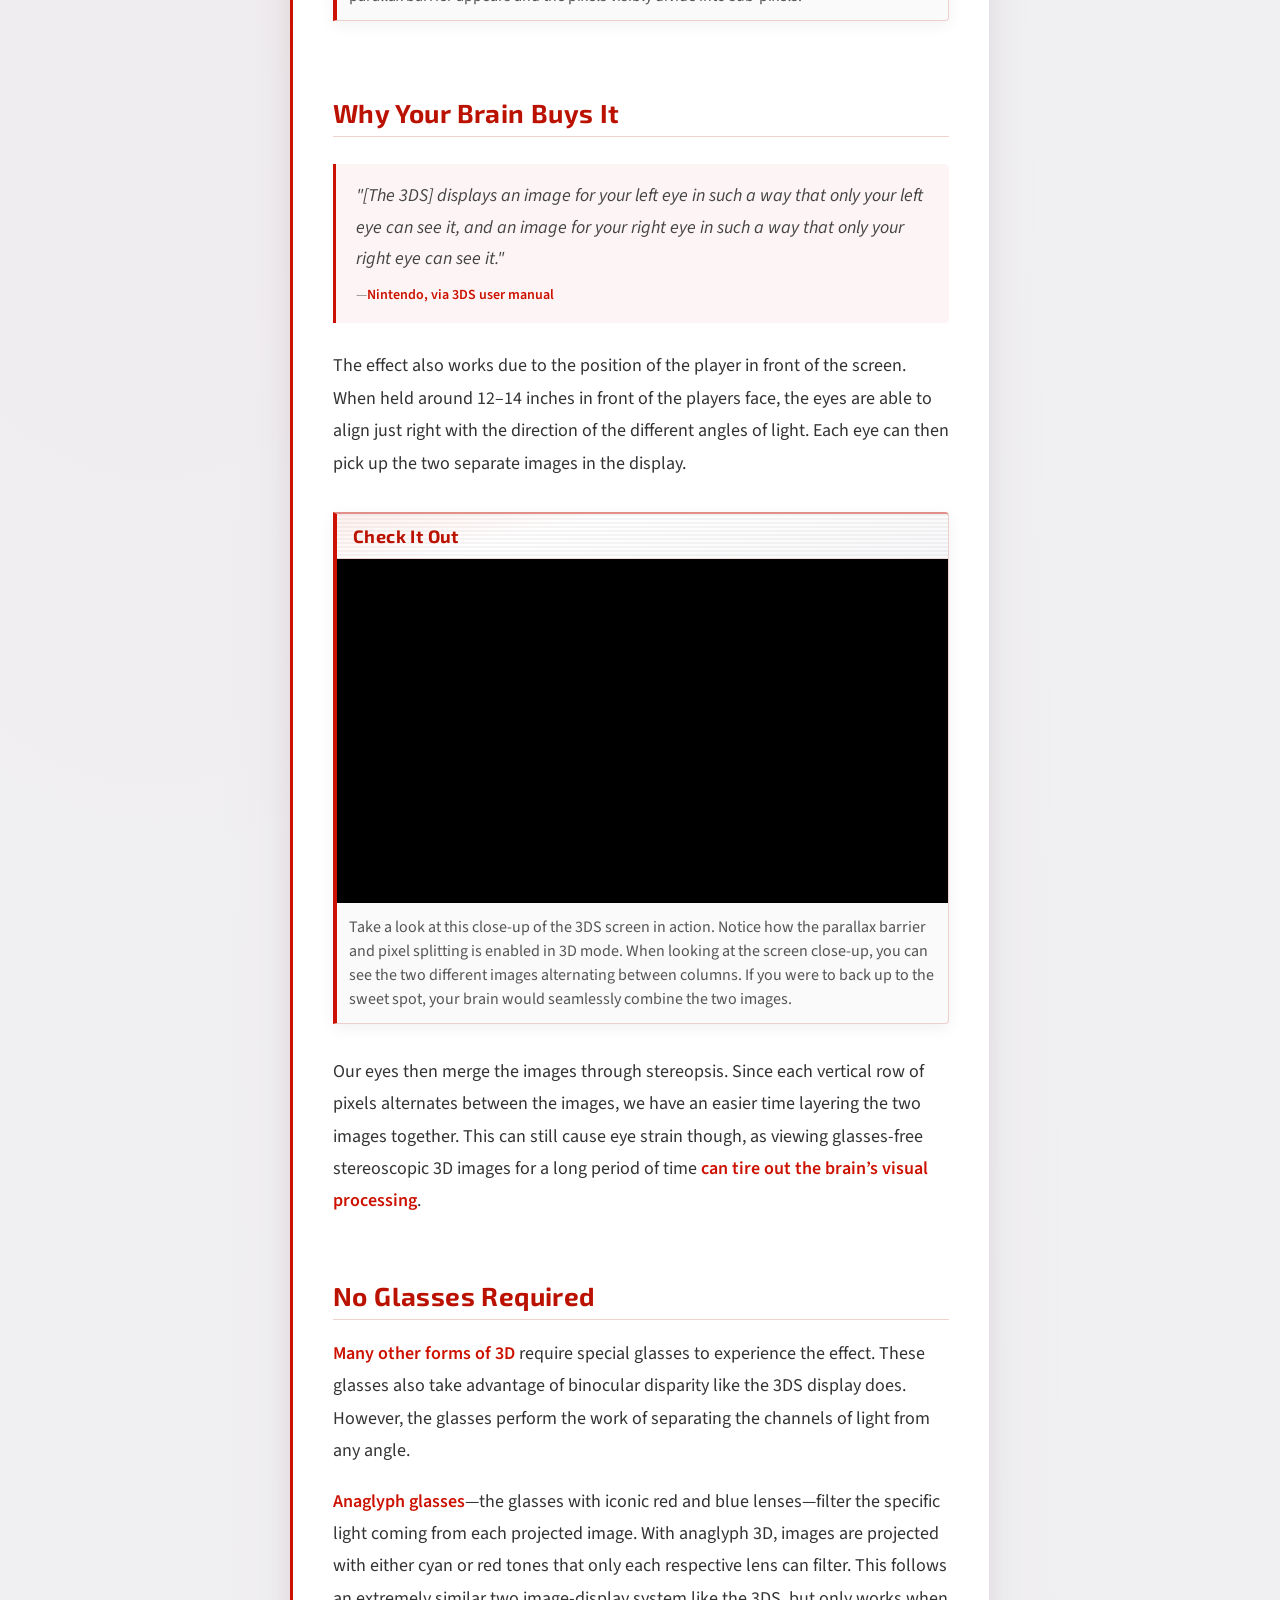
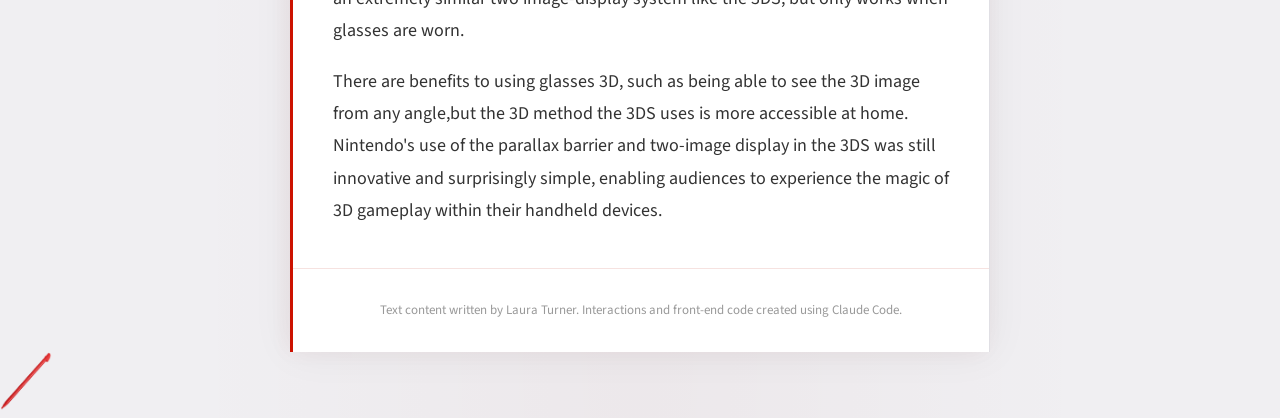
==== commit 803c7ee4: "Add files via upload" ====
--- a/index.html
+++ b/index.html
@@ -58,9 +58,11 @@
       <section class="article-section" id="section-1">
         <h2>Magic in Your Hands</h2>
 
-        <p>The Nintendo 3DS, released in 2011, marked the first commercially successful handheld console with 3D capabilities. The device featured a slider on the side of the case that enables 3D mode with compatible games.</p>
+        <p>The Nintendo 3DS, released in 2011, <a href="https://www.vice.com/en/article/the-nintendo-3ds-is-the-greatest-handheld-console-of-all-time-500/" target="_blank"><span class="newWord"> was the first commercially successful handheld console with 3D capabilities</span></a>. The device featured a slider on the side of the case that enables 3D mode with compatible games.</p>
 
         <p>The display was an impressive feat for players. It almost seemed like magic. Just move a slider, and the display now has another dimension of depth! The technology behind the feature is fascinating and takes advantage of the simple fact that we have two eyes.</p>
+
+        <p class="blockquote link-hint">Click any red phrase to learn more.</p>
       </section>
 
       <!-- SECTION 2 — Binocular Disparity -->
@@ -198,6 +200,22 @@
           </div>
           <p class="interactive-hint">Toggle 3D slider to switch between 2D mode (sub-pixel pairs show the same color) and 3D mode (each sub-pixel shows a different color).</p>
         </div>
+
+        <!-- STATIC: Real 3DS pixel close-ups -->
+        <div class="interactive-block" id="pixel-photos">
+          <div class="interactive-label">Real 3DS Pixels Close-Up</div>
+          <div class="pixel-photo-pair">
+            <figure class="pixel-photo">
+              <img src="3ds_pixels_3d_on.png" alt="3DS screen close-up with 3D mode on — vertical black barrier stripes visible across the sub-pixels" />
+              <figcaption>3D Mode is enabled. Sub-pixels are visible.</figcaption>
+            </figure>
+            <figure class="pixel-photo">
+              <img src="3ds_pixels_3d_off.png" alt="3DS screen close-up with 3D mode off — full RGB sub-pixel grid visible" />
+              <figcaption>3D Mode is disabled. The full pixel grid is visible.</figcaption>
+            </figure>
+          </div>
+          <p class="interactive-hint">These are photos of my actual 3DS screen under magnification. With 3D mode on, the parallax barrier appears and the pixels visibly divide into sub-pixels.</p>
+        </div>
       </section>
 
       <!-- SECTION 4 — Why It Works -->
@@ -205,7 +223,7 @@
         <h2>Why Your Brain Buys It</h2>
 
         <p class="blockquote">"[The 3DS] displays an image for your left eye in such a way that only your left eye can see it,
-          and an image for your right eye in such a way that only your right eye can see it" <span class="cite">&mdash;<a href="https://csassets.nintendo.com/noaext/image/private/t_KA_PDF/CTR_ops_eng?_a=DATAg1AAZAA0" target="_blank">Nintendo, via 3DS user manual</a></span></p>
+          and an image for your right eye in such a way that only your right eye can see it." <span class="cite">&mdash;<a href="https://csassets.nintendo.com/noaext/image/private/t_KA_PDF/CTR_ops_eng?_a=DATAg1AAZAA0" target="_blank">Nintendo, via 3DS user manual</a></span></p>
 
         <p>The effect also works due to the position of the player in front of the screen.
           When held around 12&ndash;14 inches in front of the players face,
--- a/style.css
+++ b/style.css
@@ -322,7 +322,6 @@
     font-weight: 600;
 }
 
-
 /* ---------- BLOCKQUOTE ---------- */
 
 .blockquote {
@@ -375,6 +374,40 @@
     margin: 0;
     border-radius: 0;
     box-shadow: none;
+}
+
+.pixel-photo-pair {
+    display: flex;
+    gap: 12px;
+    padding: 16px;
+    background-color: #f5f5f7;
+    flex-wrap: wrap;
+}
+
+.pixel-photo {
+    flex: 1 1 240px;
+    margin: 0;
+    display: flex;
+    flex-direction: column;
+}
+
+.pixel-photo img {
+    width: 100%;
+    aspect-ratio: 16 / 10;
+    object-fit: cover;
+    display: block;
+    border-radius: 3px;
+    background: #000;
+}
+
+.pixel-photo figcaption {
+    margin-top: 8px;
+    font-family: 'Source Sans 3', sans-serif;
+    font-size: 13px;
+    color: #444;
+    font-style: italic;
+    text-align: center;
+    line-height: 1.4;
 }
 
 .video-embed iframe {
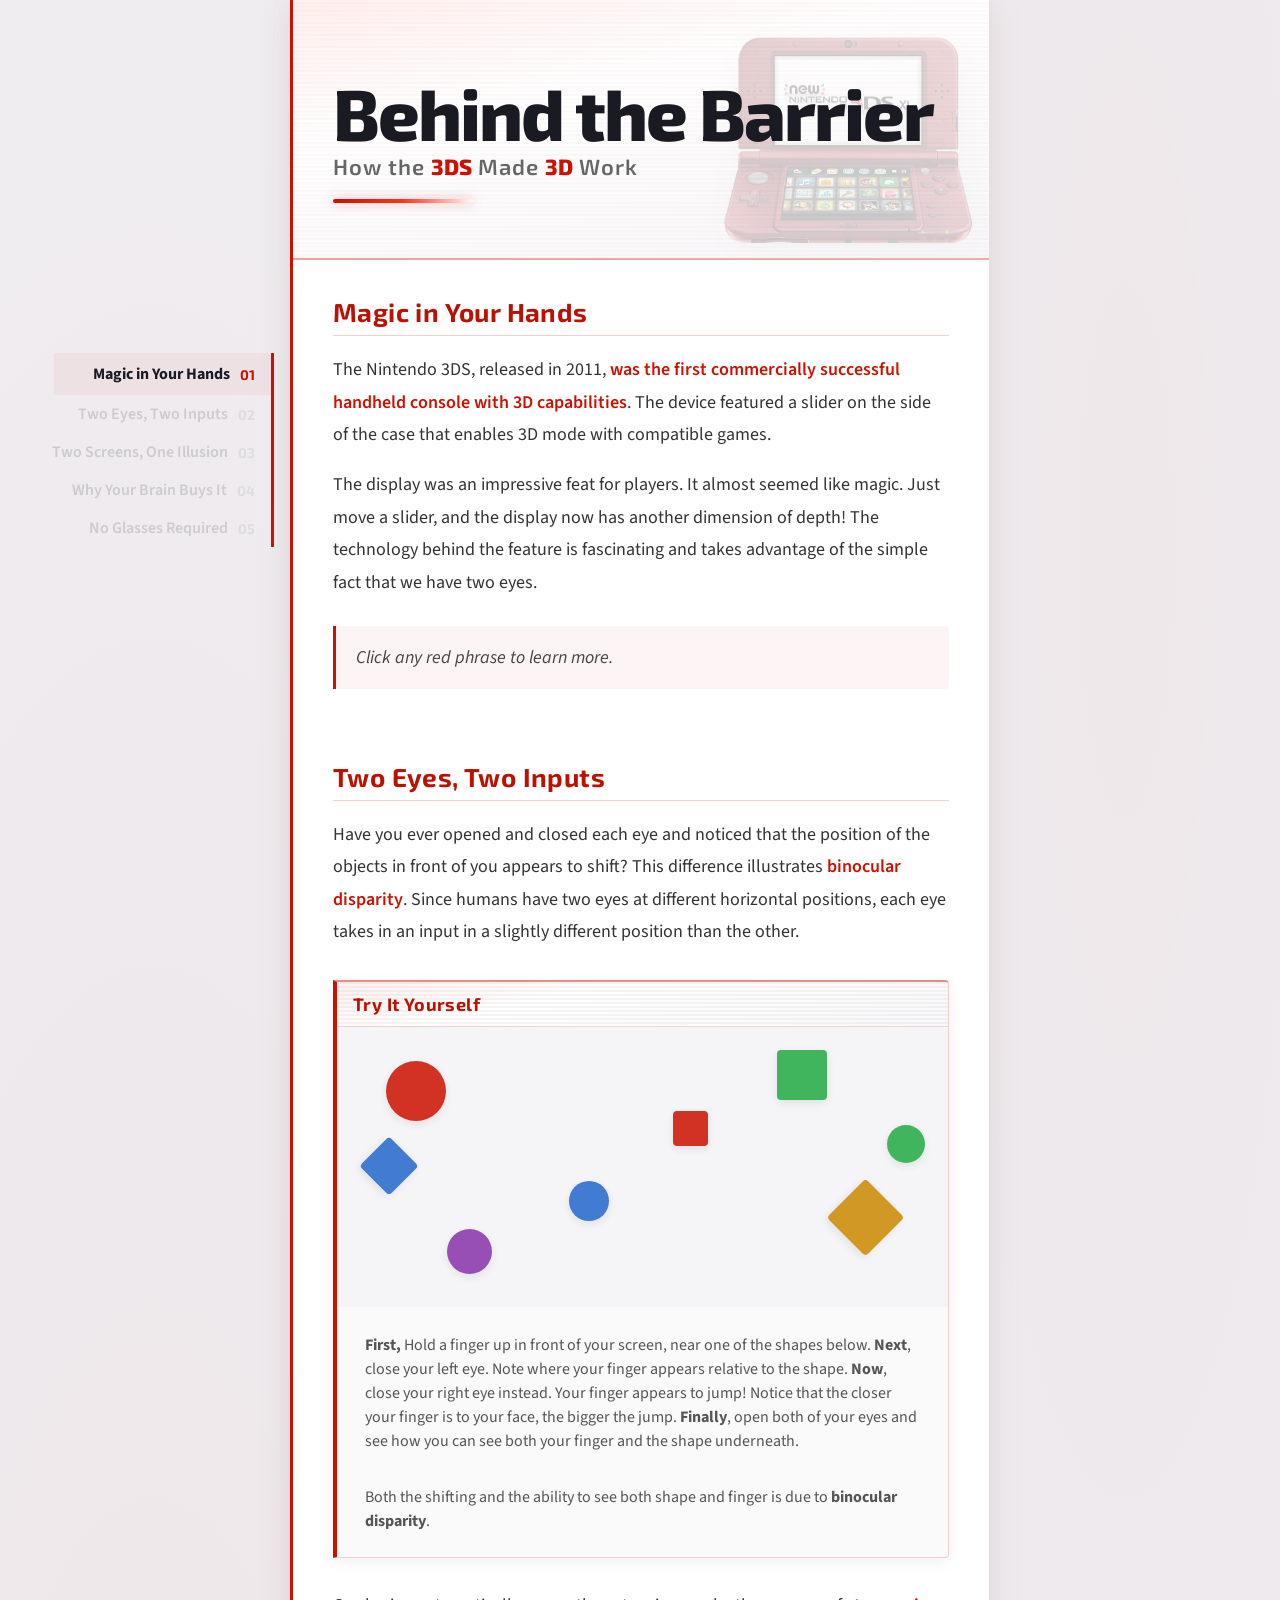
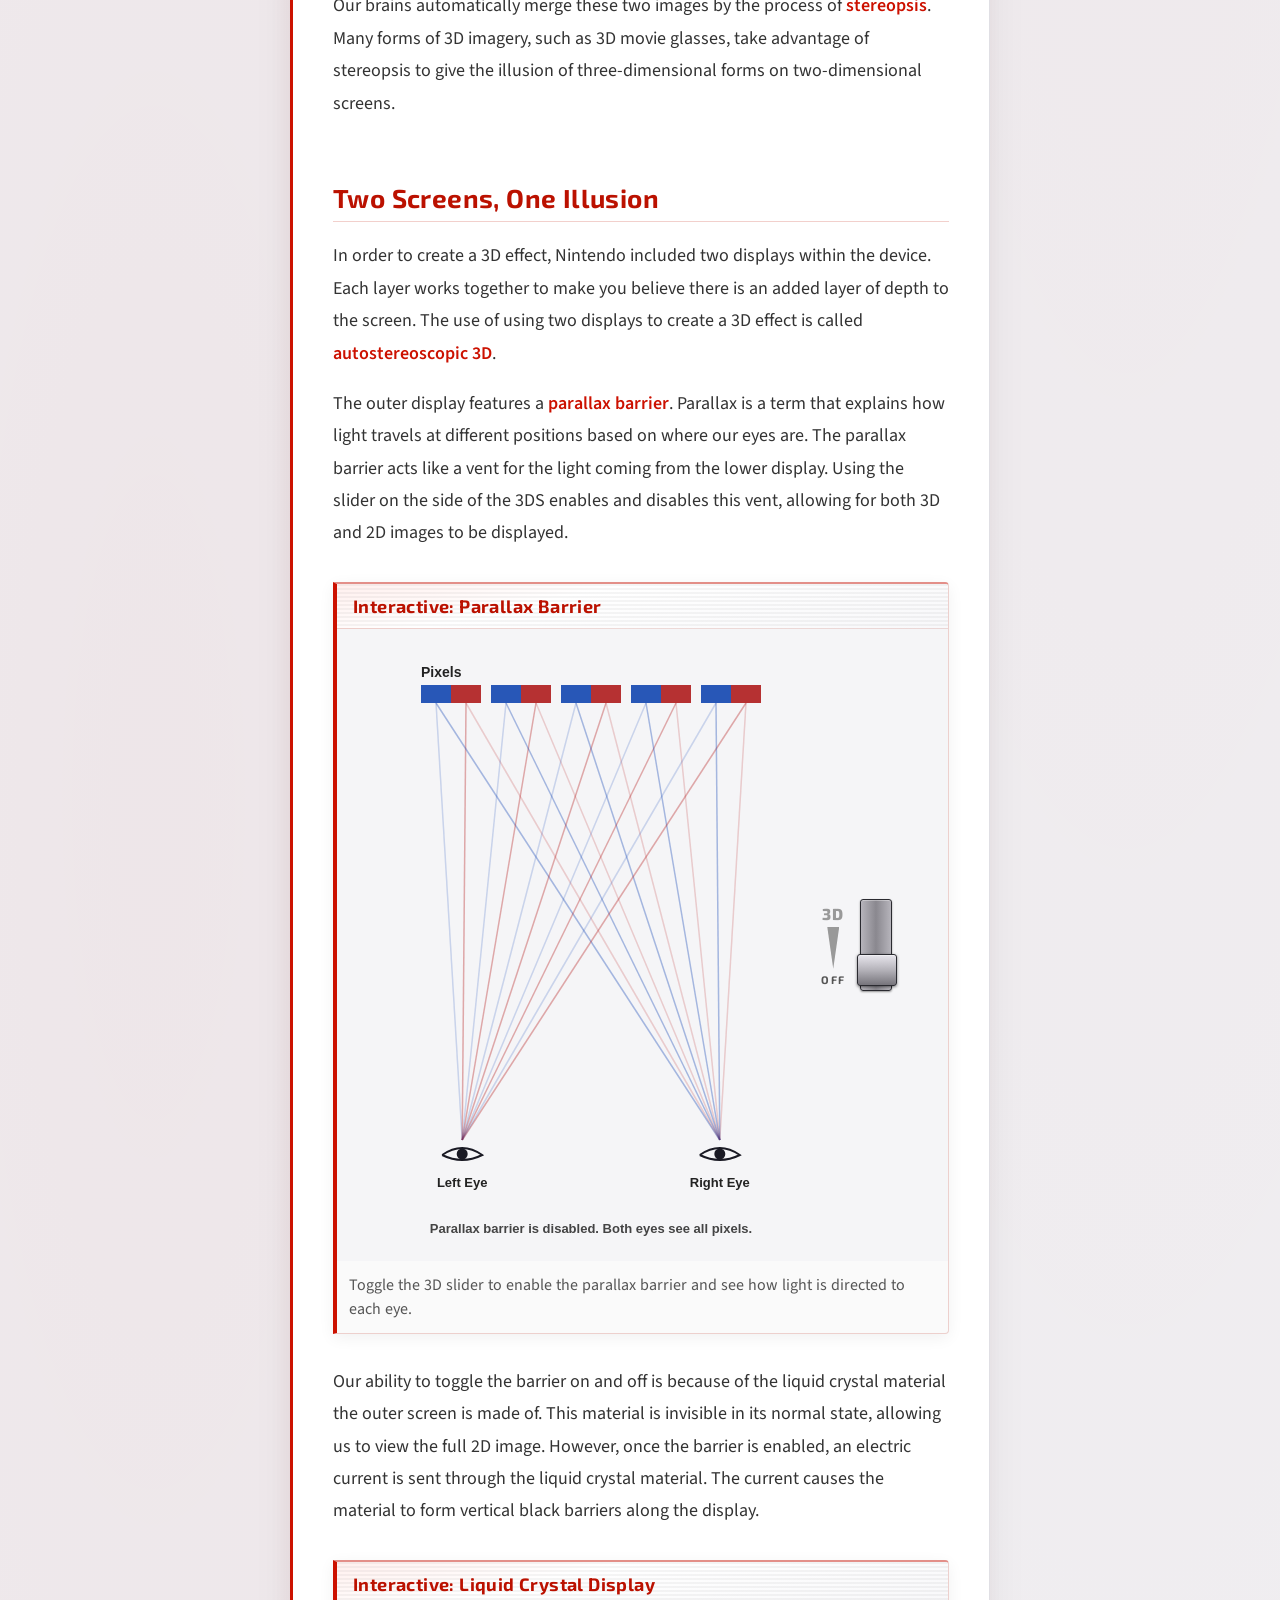
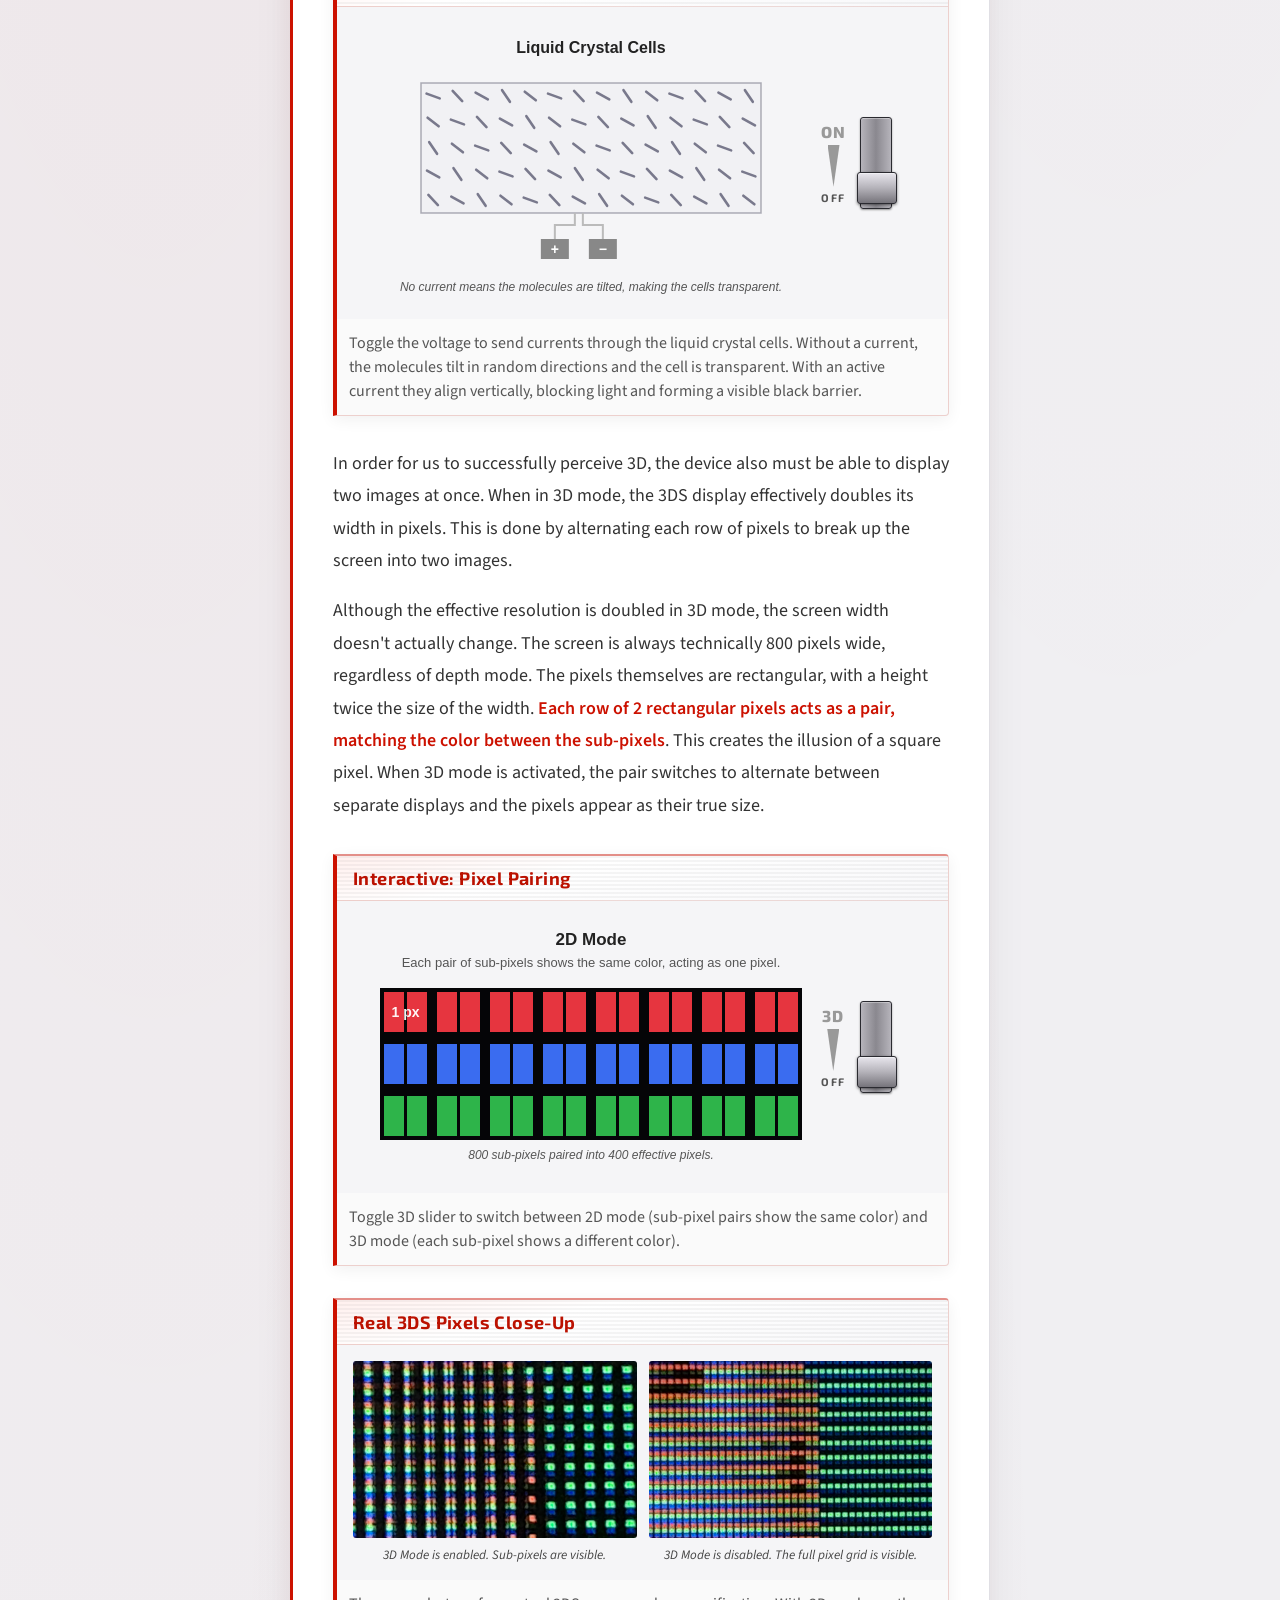
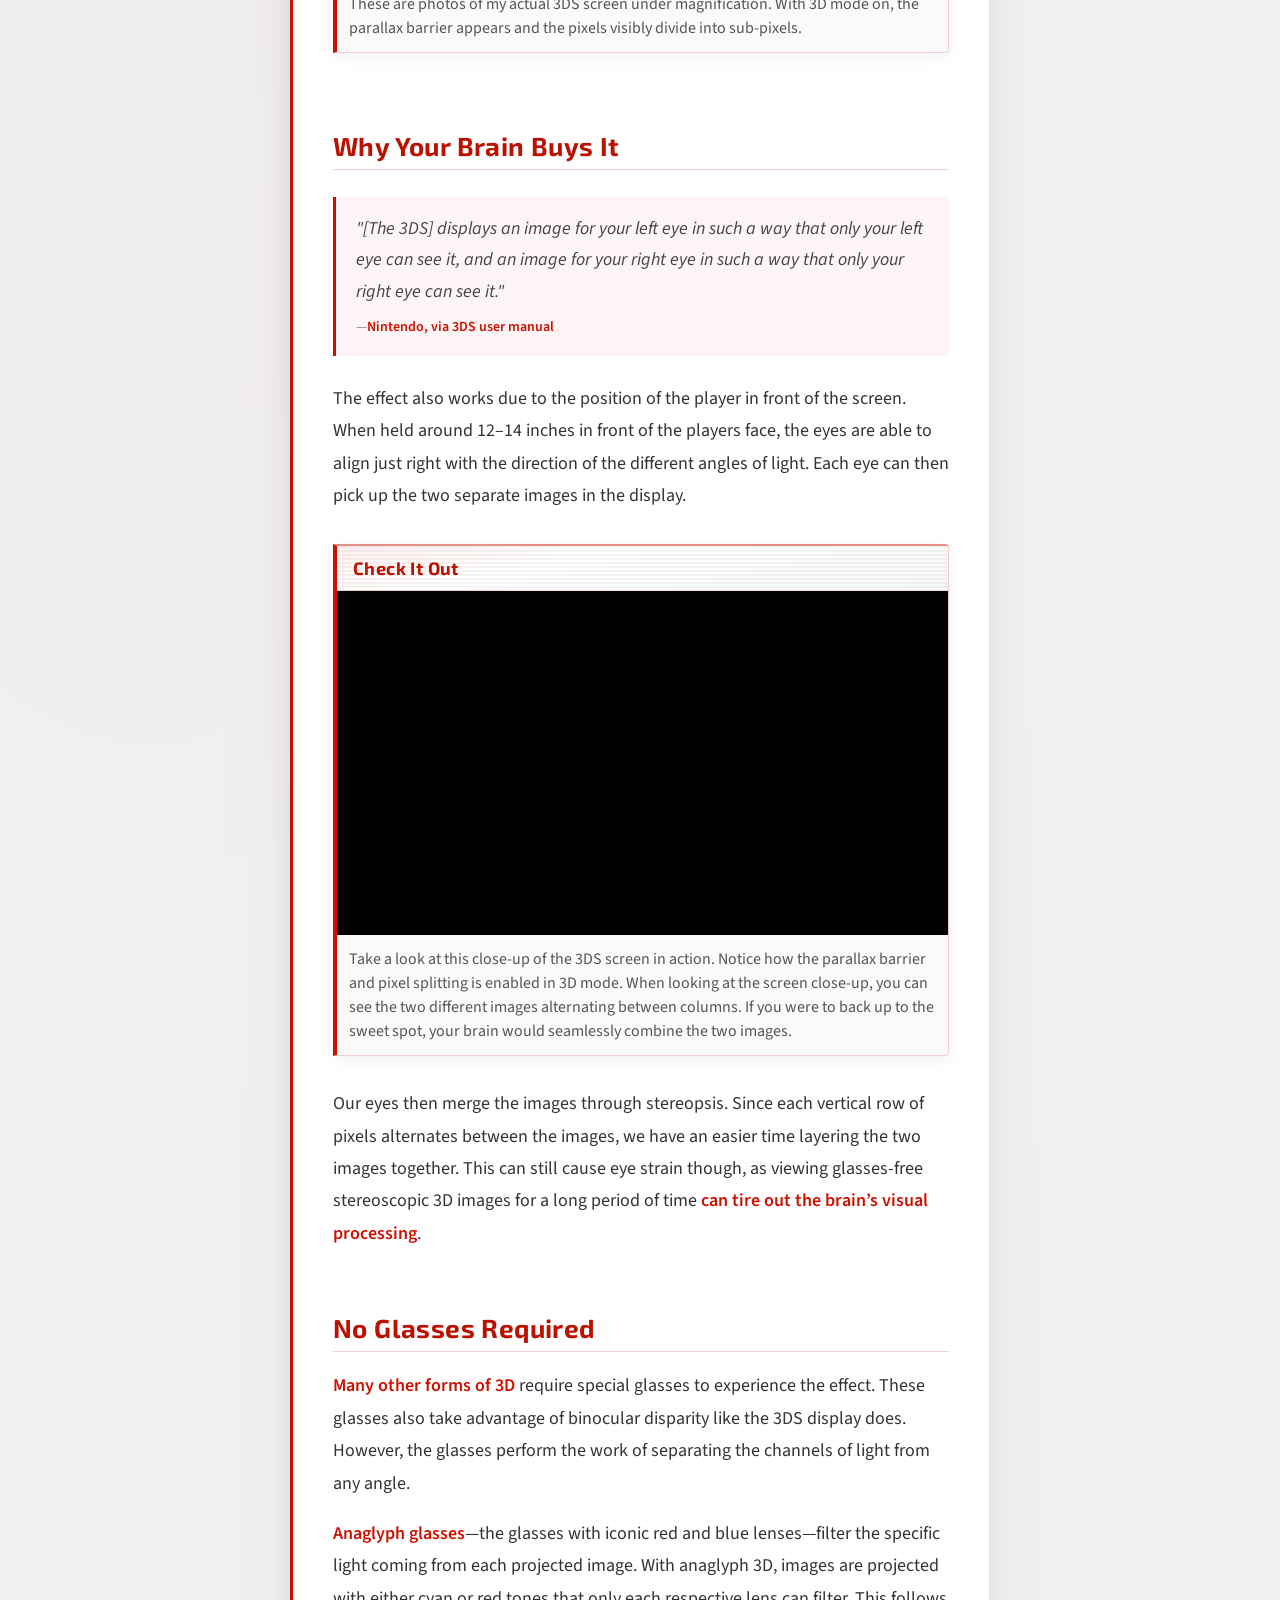
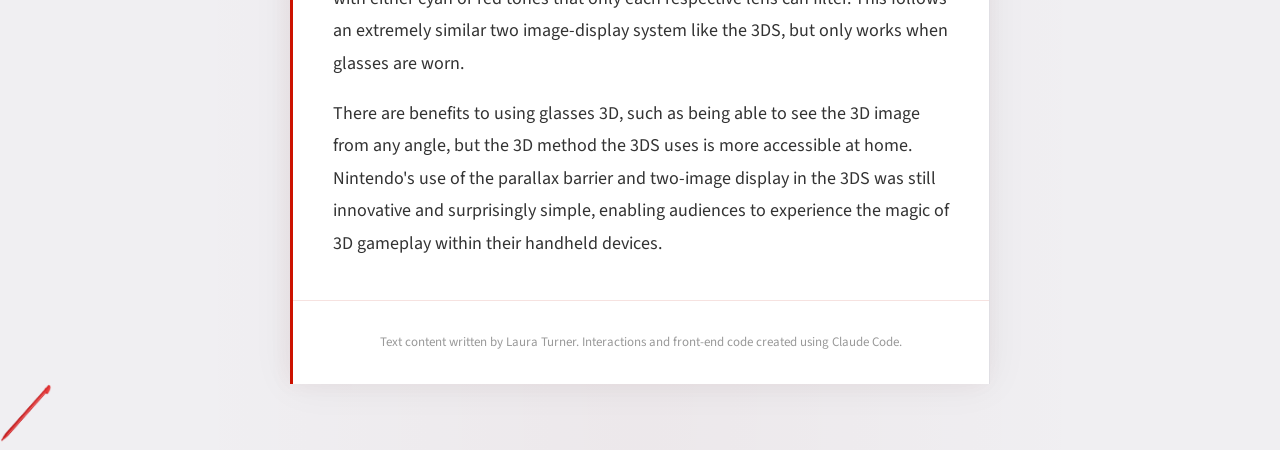
==== commit d364a9f7: "Add files via upload" ====
--- a/index.html
+++ b/index.html
@@ -88,7 +88,7 @@
         </div>
 
         <p>Our brains automatically merge these two images by the process of <a href="https://en.wikipedia.org/wiki/Stereopsis" target="_blank"><span class="newWord">stereopsis</span></a>.
-          Many forms of 3D imagery, such as 3D movie glasses, take advantage stereopsis to give the illusion of three-dimensional forms on two-dimensional screens.</p>
+          Many forms of 3D imagery, such as 3D movie glasses, take advantage of stereopsis to give the illusion of three-dimensional forms on two-dimensional screens.</p>
       </section>
 
       <!-- SECTION 3 — How It Works -->
@@ -264,7 +264,7 @@
           With anaglyph 3D, images are projected with either cyan or red tones that only each respective lens can filter.
           This follows an extremely similar two image-display system like the 3DS, but only works when glasses are worn.</p>
 
-        <p>There are benefits to using glasses 3D, such as being able to see the 3D image from any angle,but the 3D method the 3DS uses is more accessible at home.
+        <p>There are benefits to using glasses 3D, such as being able to see the 3D image from any angle, but the 3D method the 3DS uses is more accessible at home.
           Nintendo's use of the parallax barrier and two-image display in the 3DS was still innovative and surprisingly simple,
           enabling audiences to experience the magic of 3D gameplay within their handheld devices.</p>
       </section>
--- a/style.css
+++ b/style.css
@@ -381,11 +381,12 @@
     gap: 12px;
     padding: 16px;
     background-color: #f5f5f7;
-    flex-wrap: wrap;
+    align-items: flex-start;
 }
 
 .pixel-photo {
-    flex: 1 1 240px;
+    flex: 1 1 0;
+    min-width: 0;
     margin: 0;
     display: flex;
     flex-direction: column;
@@ -393,6 +394,7 @@
 
 .pixel-photo img {
     width: 100%;
+    max-width: 100%;
     aspect-ratio: 16 / 10;
     object-fit: cover;
     display: block;
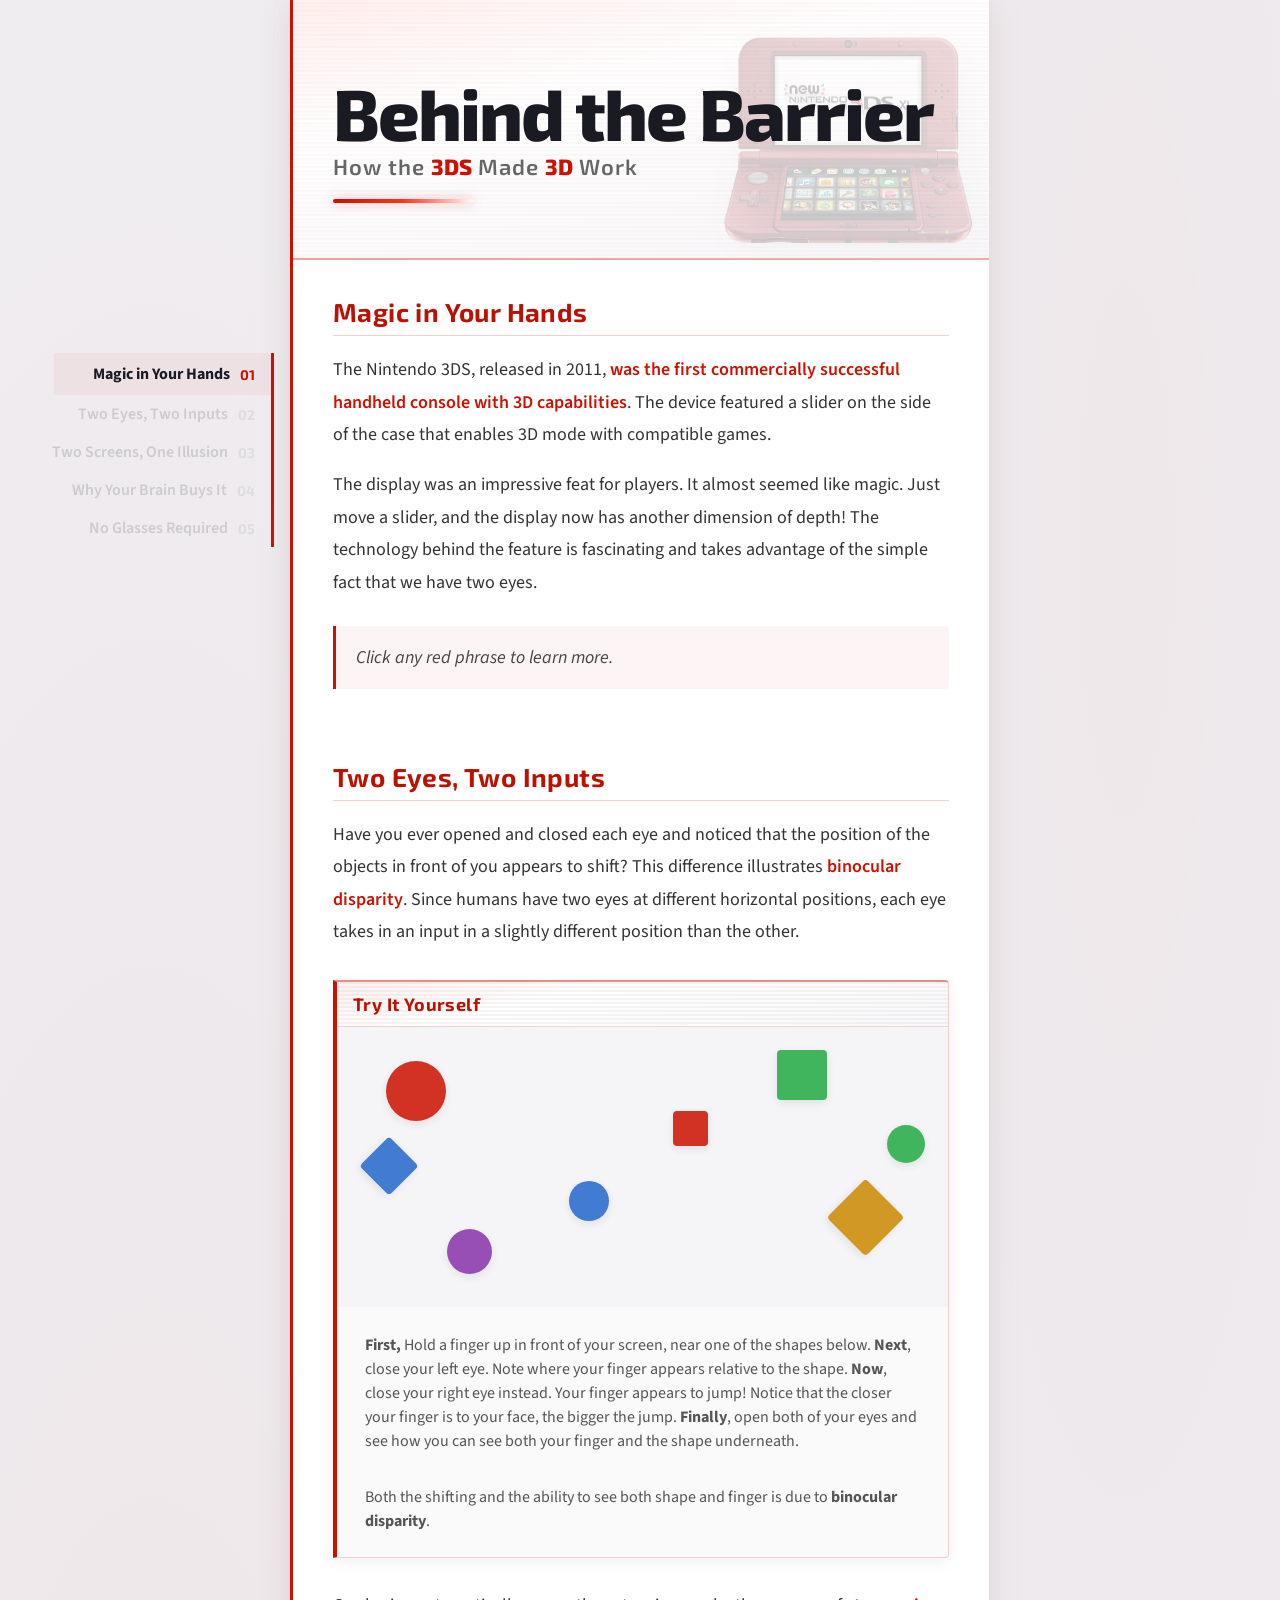
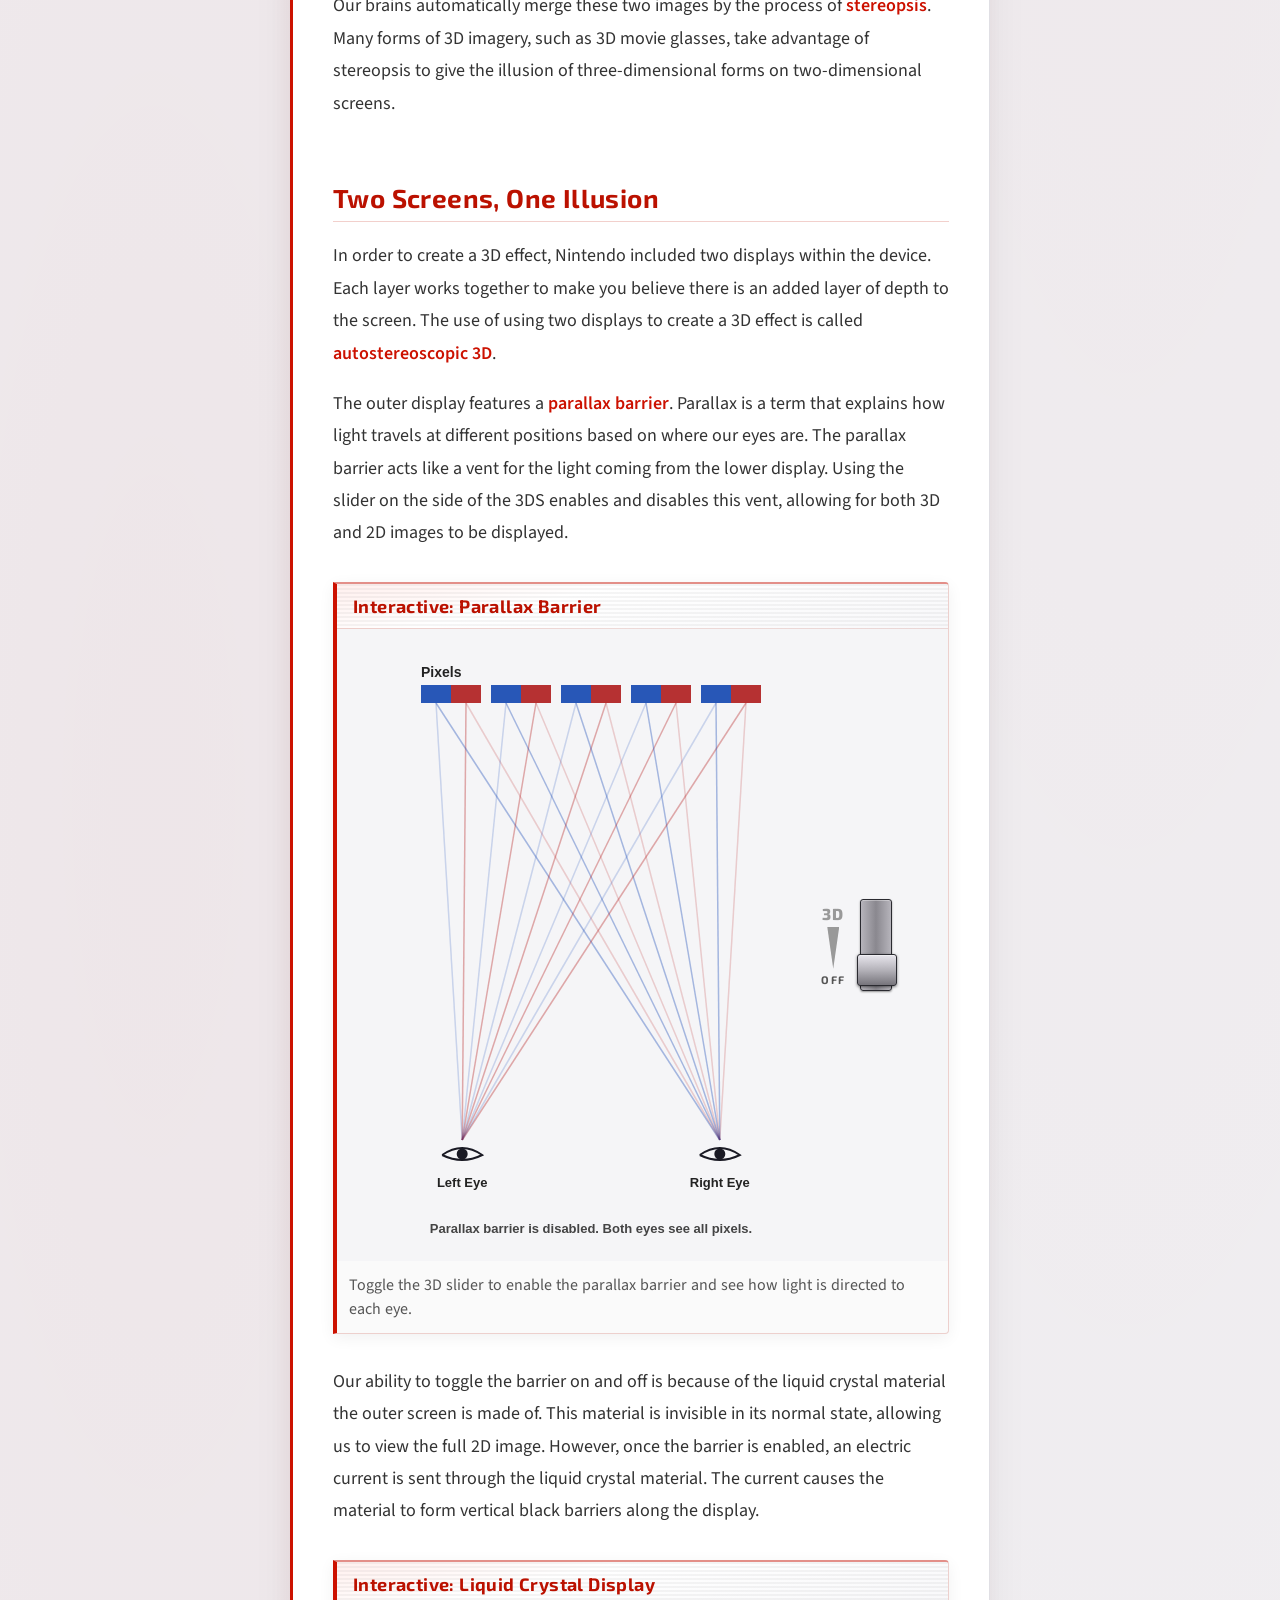
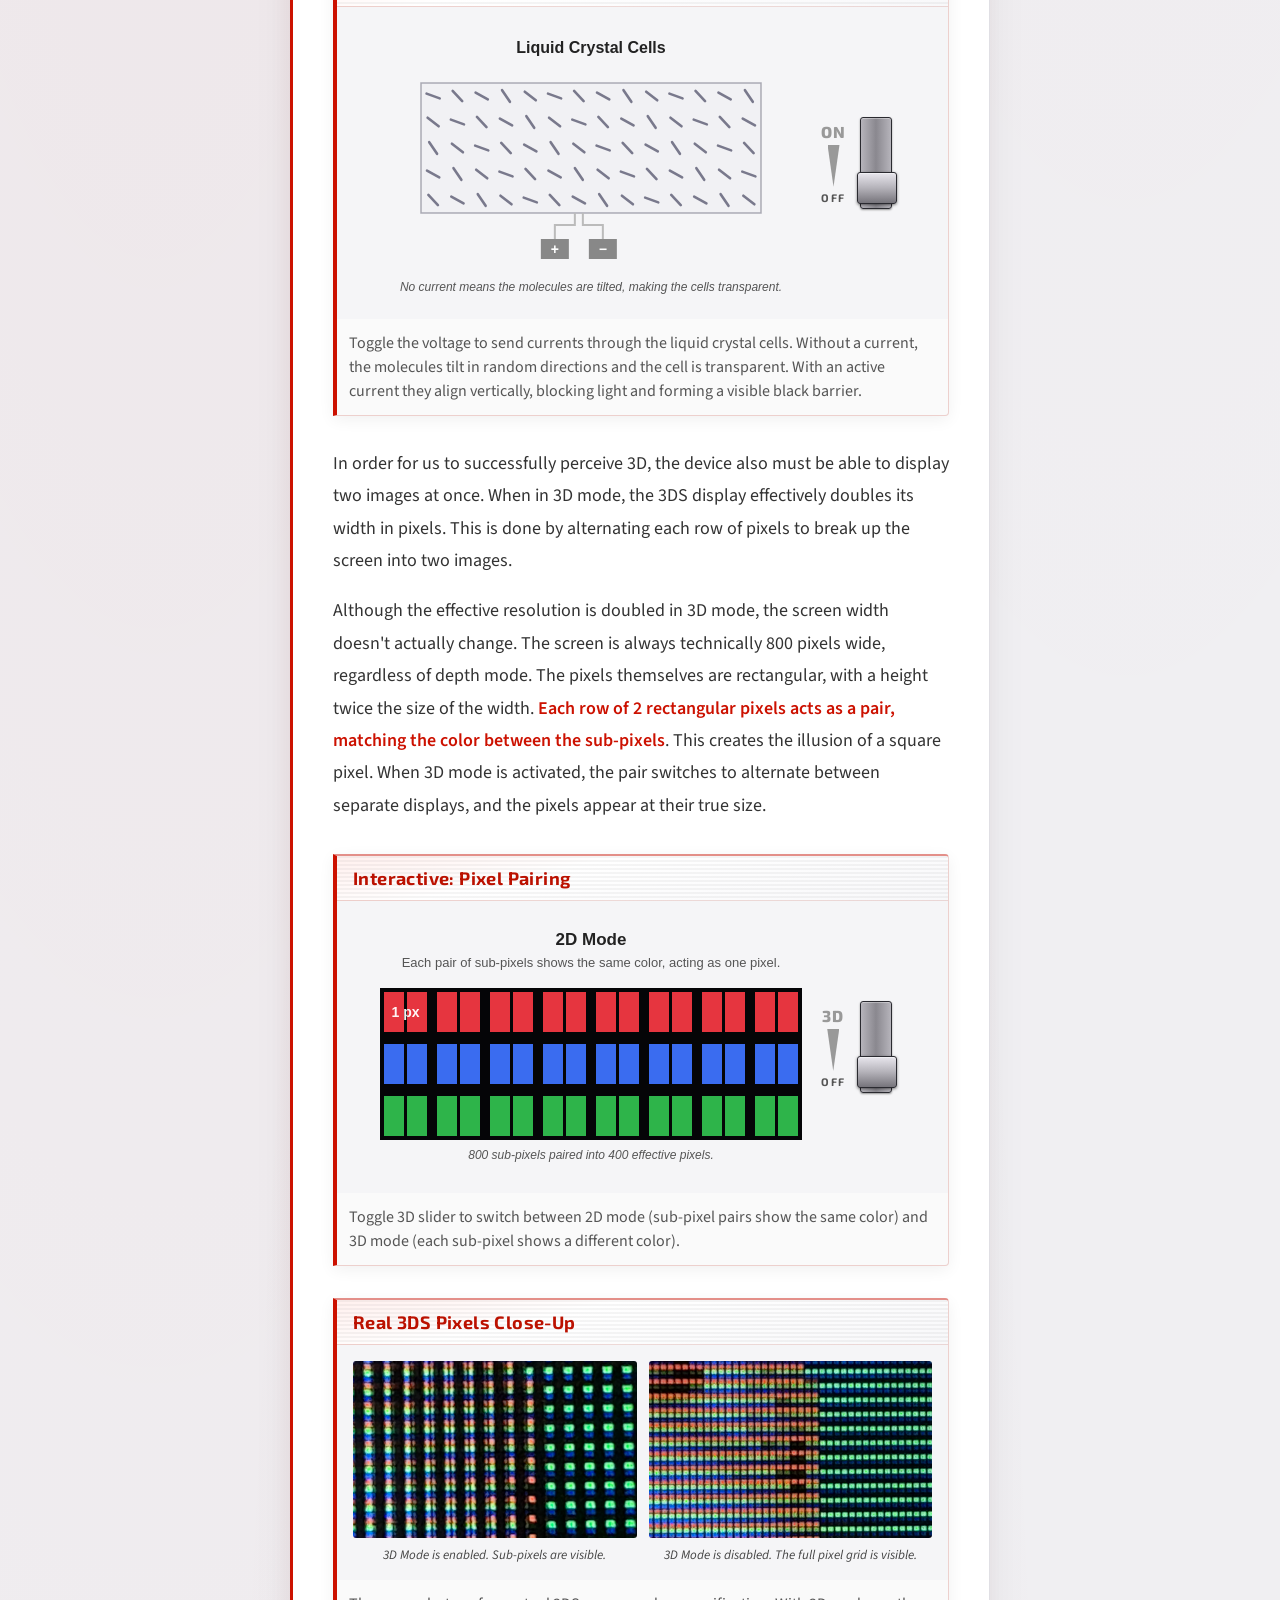
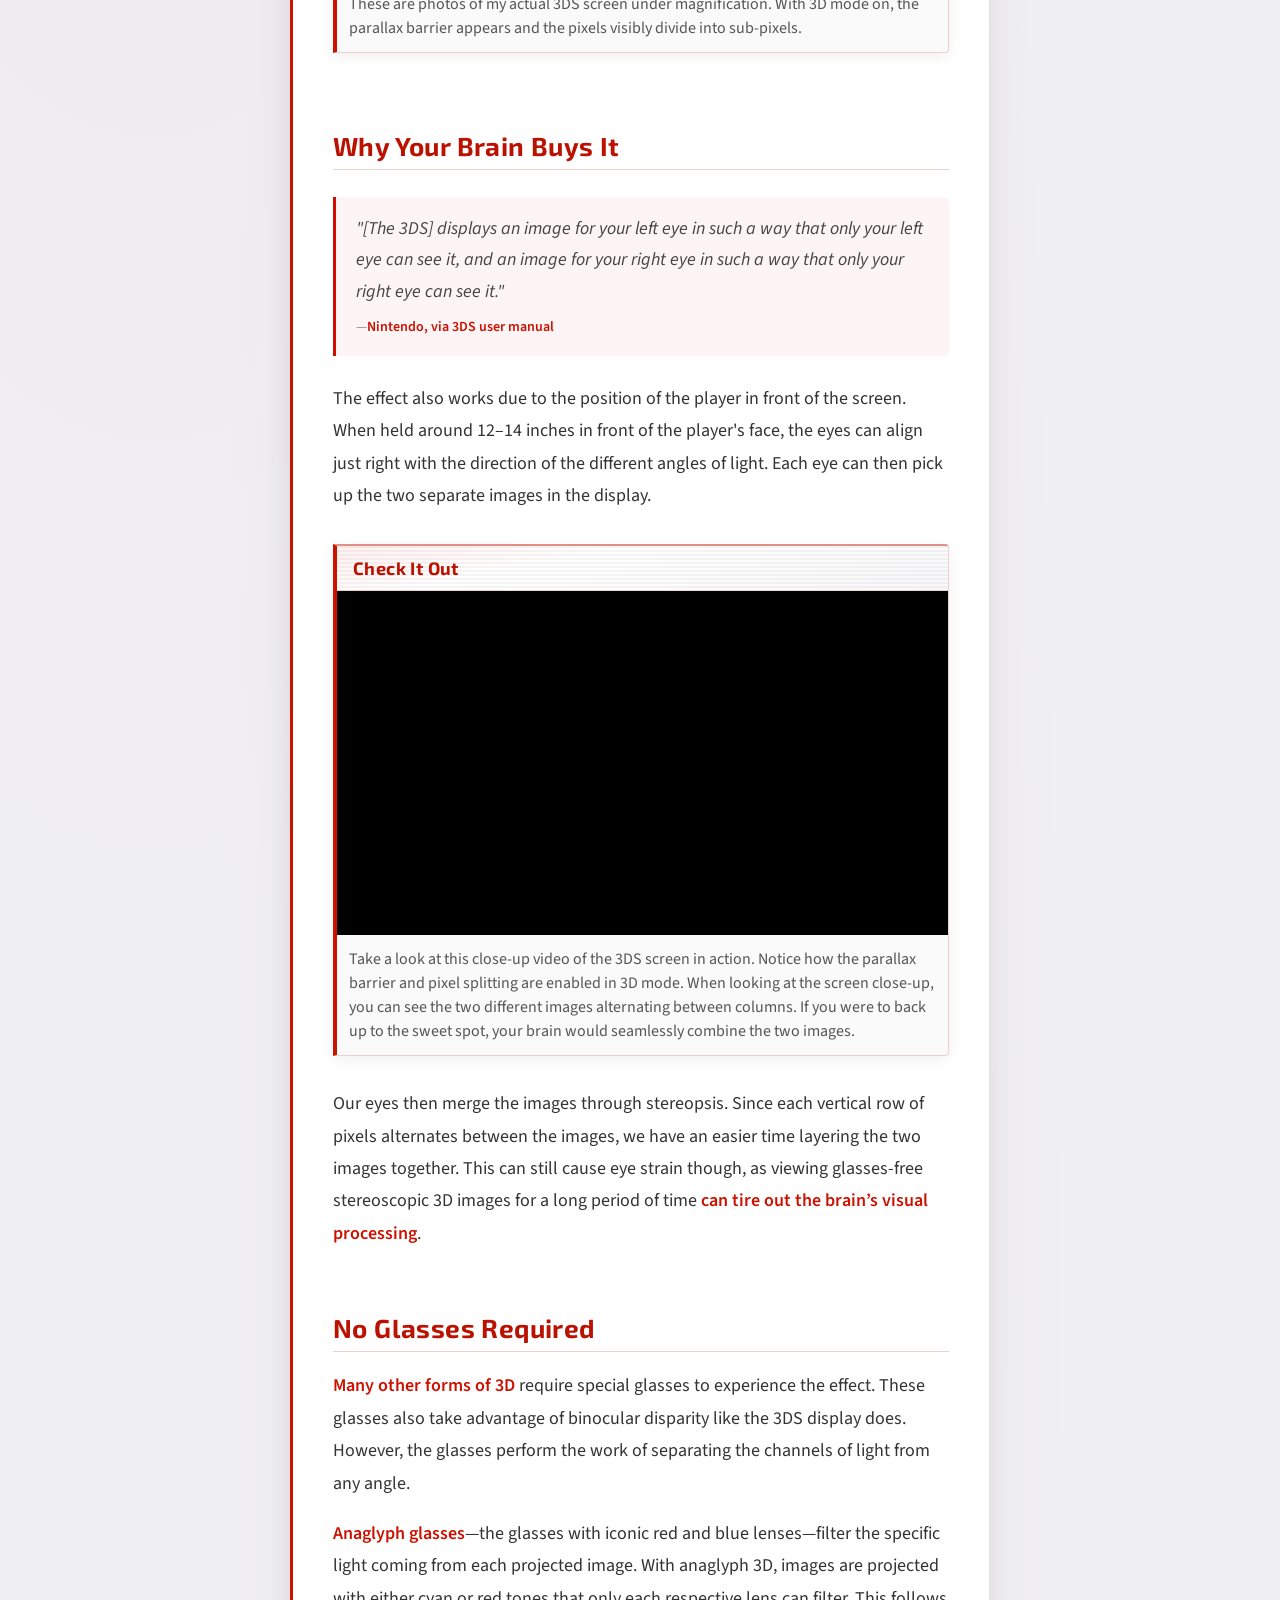
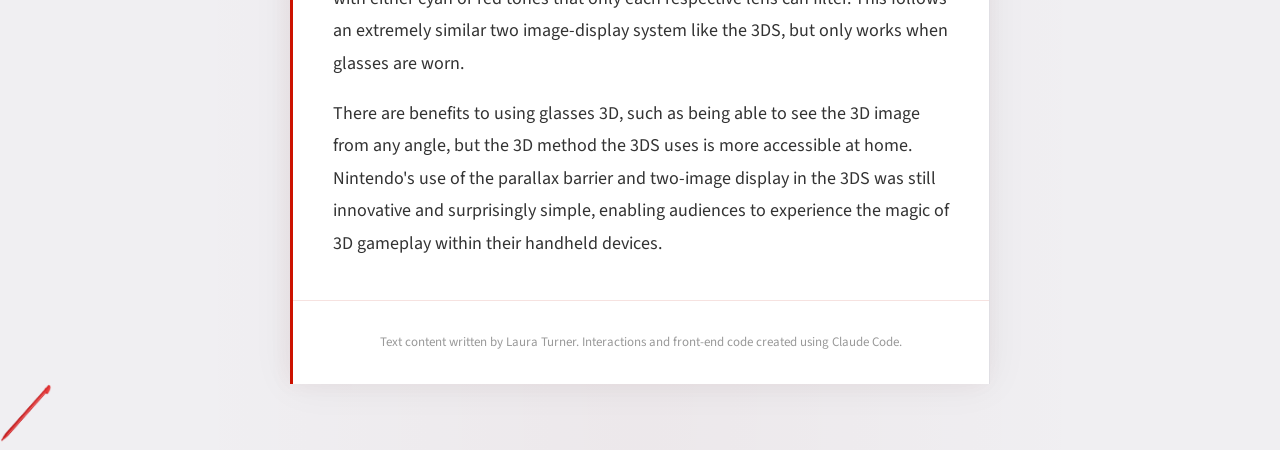
==== commit 7b1fe723: "Update index.html" ====
--- a/index.html
+++ b/index.html
@@ -172,7 +172,7 @@
           The pixels themselves are rectangular, with a height twice the size of the width.
           <a href="https://gbatemp.net/threads/guide-why-pixels-look-different-between-2d-and-3d-modes.482683/" target="_blank">Each row of 2 rectangular pixels acts as a pair, matching the color between the sub-pixels</a>.
           This creates the illusion of a square pixel.
-          When 3D mode is activated, the pair switches to alternate between separate displays and the pixels appear as their true size.</p>
+          When 3D mode is activated, the pair switches to alternate between separate displays, and the pixels appear at their true size.</p>
 
         <!-- INTERACTIVE: Pixel Pairing -->
         <div class="interactive-block" id="pixel-demo">
@@ -226,8 +226,8 @@
           and an image for your right eye in such a way that only your right eye can see it." <span class="cite">&mdash;<a href="https://csassets.nintendo.com/noaext/image/private/t_KA_PDF/CTR_ops_eng?_a=DATAg1AAZAA0" target="_blank">Nintendo, via 3DS user manual</a></span></p>
 
         <p>The effect also works due to the position of the player in front of the screen.
-          When held around 12&ndash;14 inches in front of the players face,
-          the eyes are able to align just right with the direction of the different angles of light.
+          When held around 12&ndash;14 inches in front of the player's face,
+          the eyes can align just right with the direction of the different angles of light.
           Each eye can then pick up the two separate images in the display.</p>
 
         <!-- INTERACTIVE: Check It Out (video) -->
@@ -241,8 +241,8 @@
               allowfullscreen
             ></iframe>
           </div>
-          <p class="interactive-hint">Take a look at this close-up of the 3DS screen in action.
-            Notice how the parallax barrier and pixel splitting is enabled in 3D mode.
+          <p class="interactive-hint">Take a look at this close-up video of the 3DS screen in action.
+            Notice how the parallax barrier and pixel splitting are enabled in 3D mode.
             When looking at the screen close-up, you can see the two different images alternating between columns.
             If you were to back up to the sweet spot, your brain would seamlessly combine the two images.</p>
         </div>
